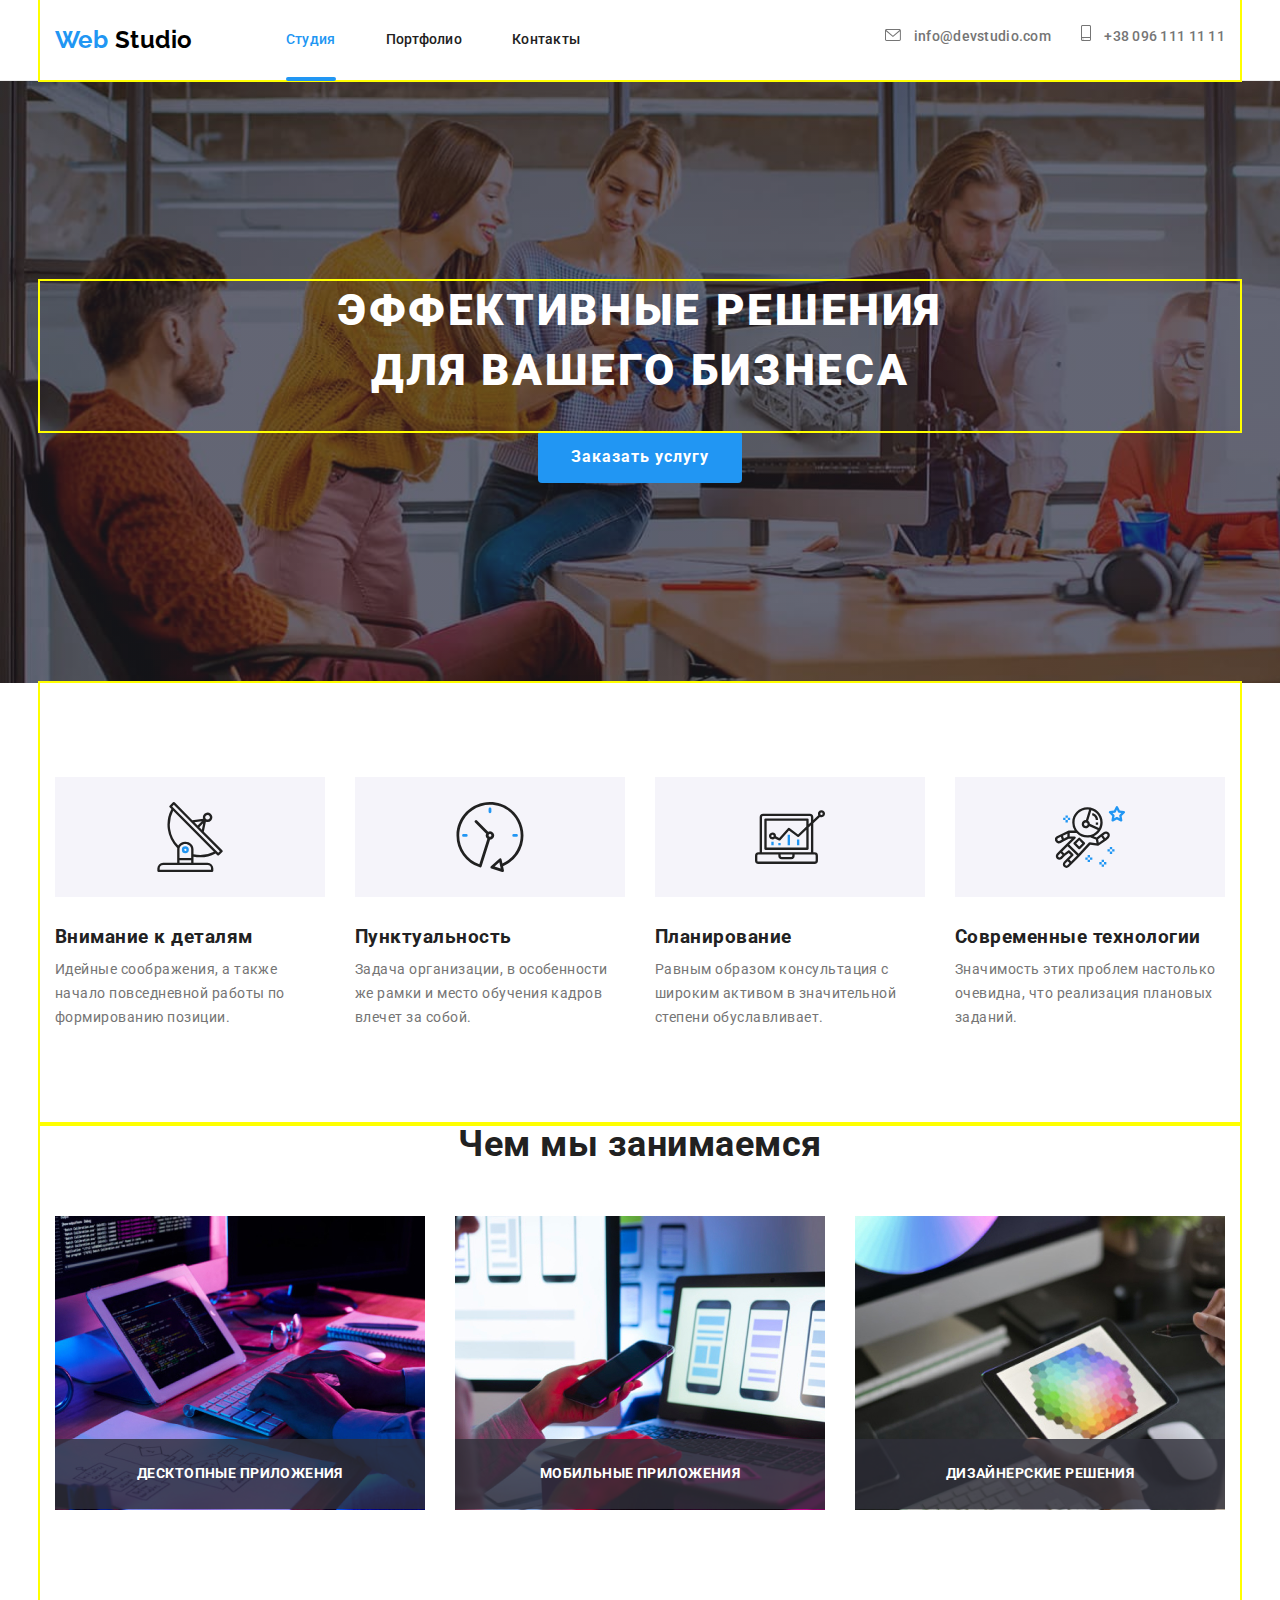
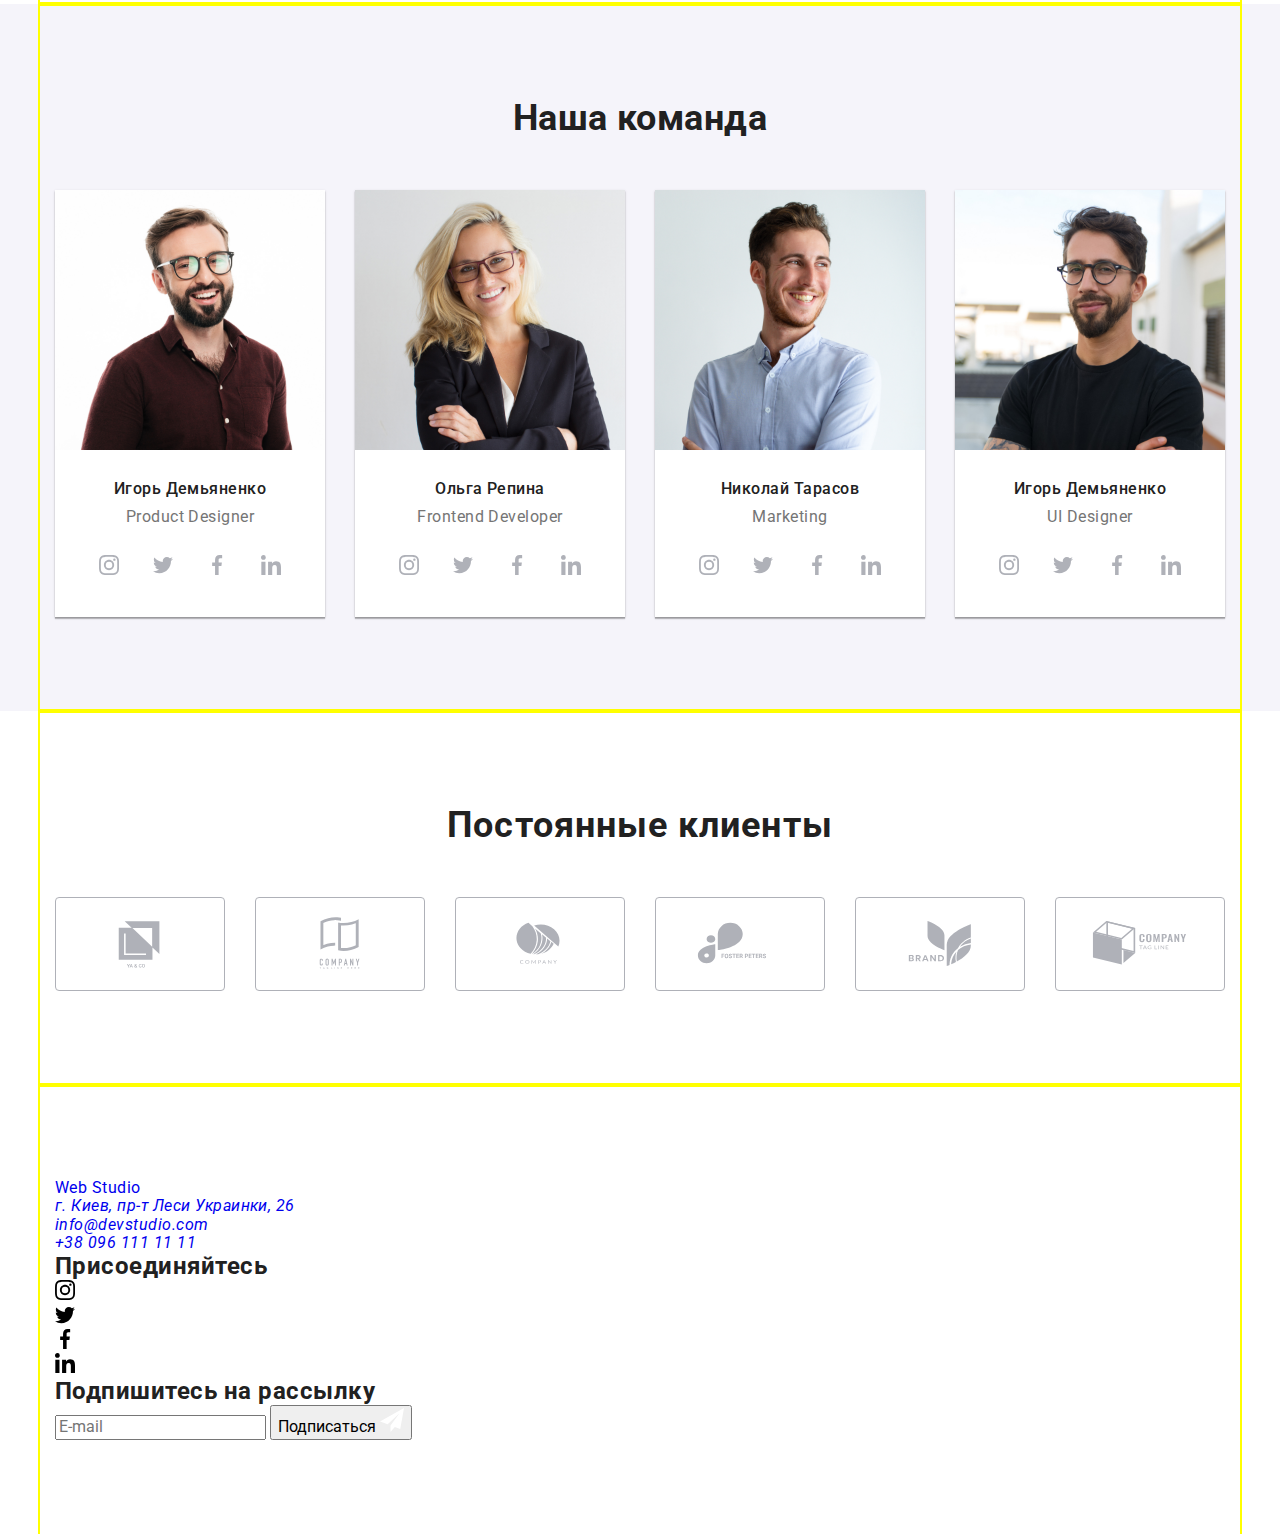
==== index.html @ bdc6ed6e "update" ====
<!DOCTYPE html>
<html lang="ru">
  <head>
    <meta charset="UTF-8" />
    <meta http-equiv="X-UA-Compatible" content="IE=edge" />
    <meta name="viewport" content="width=device-width, initial-scale=1.0" />
    <title>WebStudio</title>
    <link
      href="https://fonts.googleapis.com/css2?family=Raleway:wght@700&family=Roboto:wght@400;500;700;900&display=swap"
      rel="stylesheet"
    />
    <link
      rel="stylesheet"
      href="https://cdnjs.cloudflare.com/ajax/libs/modern-normalize/1.1.0/modern-normalize.min.css"
    />
    <!-- <link rel="stylesheet" href="./css/styles.css" /> -->
    <link rel="stylesheet" href="./css/main.min.css"/>
  </head>
  <body>
    <!--  Шапка страницы -->
    <header class="header">
      <div class="container main-nav">
        <a href="./index.html" class="logo link">
          Web <span class="accent link">Studio</span></a
        >
    <!-- Menu button open -->
       <!-- <button
          class="header__menu-btn menu-btn js-open-menu"
          aria-expanded="false"
          aria-controls="mobile-menu"
        >
          <svg class="menu-btn__icon" width="40" height="40">
            <use href="./images/symbol-img.svg#icon-menu_40px"></use>
          </svg>
        </button> 
        <div class="menu-container js-menu-container" id="mobile-menu">  -->
          <!-- Menu button close -->
          <!-- <button class="menu-container__menu-btn menu-btn js-close-menu">
            <svg class="menu-btn__icon" width="40" height="40">
              <use href="./images/symbol-img.svg#icon-close_40px"></use>
            </svg>
          </button> -->
        <!-- Навигация -->
        <nav>
          <ul class="site-nav">
            <li class="item">
              <a href="./index.html" class="link current">Студия</a>
            </li>
            <li class="item">
              <a href="./portfolio.html" class="link">Портфолио</a>
            </li>
            <li class="item"><a href="" class="link item">Контакты</a></li>
          </ul>
        </nav>

        <!-- Контактные данные -->
        <ul class="auth-nav">
          <li class="item">
            <a href="mailto:info@devstudio.com" class="auth-nav-link link">
              <svg class="auth-icon" width="16px" height="12px">
                <use href="./images/symbol-img.svg#icon-envelope"></use>
              </svg>
              info@devstudio.com
            </a>
          </li>
          <li class="item">
            <a href="tel:+380961111111" class="auth-nav-link link">
              <svg class="auth-icon" width="10" height="16">
                <use href="./images/symbol-img.svg#icon-smartphone"></use>
              </svg>
              +38 096 111 11 11
            </a>
          </li>
        </ul>
      </div>
    </header>

    <main>
      <!-- Заголовок -->
      <section class="hero">
        <div class="container">
          <h1 class="hero-title">Эффективные решения для вашего бизнеса</h1>
        </div>
        <!-- Кнопка заказа услуги -->
        <div class="btn-hero containet">
          <button type="button" class="hero-button" data-modal-open>
            Заказать услугу
          </button>
        </div>
      </section>

      <!-- Наши преимущества (заголовок секции был скрыт при оформлении в css) -->
      <section class="section-benefits">
        <div class="container padding">
          <h2 class="section-title visually-hidden">Наши преимущества</h2>
          <ul class="benefits-conteiner">
            <li class="benefits-item">
              <div class="sectio-icon-benefits">
                <svg class="benefits-icon" width="70" height="70">
                  <use href="./images/symbol-img.svg#icon-antenna-1"></use>
                </svg>
              </div>
              <h3 class="benefits-title">Внимание к деталям</h3>
              <p class="text">
                Идейные соображения, а также начало повседневной работы по
                формированию позиции.
              </p>
            </li>
            <li class="benefits-item">
              <div class="sectio-icon-benefits">
                <svg class="benefits-icon" width="70" height="70">
                  <use href="./images/symbol-img.svg#icon-clock-1"></use>
                </svg>
              </div>
              <h3 class="benefits-title">Пунктуальность</h3>
              <p class="text">
                Задача организации, в особенности же рамки и место обучения
                кадров влечет за собой.
              </p>
            </li>
            <li class="benefits-item">
              <div class="sectio-icon-benefits">
                <svg class="benefits-icon" width="70" height="70">
                  <use href="./images/symbol-img.svg#icon-diagram-1"></use>
                </svg>
              </div>
              <h3 class="benefits-title">Планирование</h3>
              <p class="text">
                Равным образом консультация с широким активом в значительной
                степени обуславливает.
              </p>
            </li>
            <li class="benefits-item">
              <div class="sectio-icon-benefits">
                <svg class="benefits-icon" width="70" height="70">
                  <use href="./images/symbol-img.svg#icon-astronaut-1"></use>
                </svg>
              </div>
              <h3 class="benefits-title">Современные технологии</h3>
              <p class="text">
                Значимость этих проблем настолько очевидна, что реализация
                плановых заданий.
              </p>
            </li>
          </ul>
        </div>
      </section>

      <!-- Чем мы занимаемся -->
      <section class="section-making">
        <div class="container">
          <h2 class="making-title">Чем мы занимаемся</h2>
          <ul class="container-making">
            <li class="making-item">
              <div class="making-top-wrap">
                <a class="making-link link" href="">
                  <img
                    src="images/img.jpg"
                    alt="Фото процесса вёрстки"
                    width="370"
                  />
                </a>
                <p class="making-text">Десктопные приложения</p>
              </div>
            </li>
            <li class="making-item">
              <div class="making-top-wrap">
                <a class="making-link link" href="">
                  <img
                    src="images/boxone.jpg"
                    alt="Фото процесса выбора дизайна"
                    width="370"
                  />
                </a>
                <p class="making-text">Мобильные приложения</p>
              </div>
            </li>
            <li class="making-item">
              <div class="making-top-wrap">
                <a class="making-link link" href="">
                  <img
                    src="images/boxtwo.jpg"
                    alt="Фото процесса выбора цветовой гаммы"
                    width="370"
                  />
                </a>
                <p class="making-text">Дизайнерские решения</p>
              </div>
            </li>
          </ul>
        </div>
      </section>

      <!-- Наша команда -->
      <section class="section-team">
        <div class="container padding">
          <h2 class="team-title">Наша команда</h2>
          <ul class="conteiner-team">
            <li class="team-link">
              <img src="images/imgone.jpg" alt="Игорь Демьяненко" width="270" />
              <div class="team-item">
                <h3 class="personal-title">Игорь Демьяненко</h3>
                <p class="personal-text">Product Designer</p>
                <ul class="personal-soc list">
                  <li class="personal-soc-item">
                    <a href="" class="personal-soc-link link">
                      <svg class="icon-soc" width="20" height="20">
                        <use
                          href="./images/symbol-img.svg#icon-instagram-2"
                        ></use>
                      </svg>
                    </a>
                  </li>
                  <li class="personal-soc-item">
                    <a href="" class="personal-soc-link link">
                      <svg class="icon-soc" width="20" height="20">
                        <use
                          href="./images/symbol-img.svg#icon-twitter-1"
                        ></use>
                      </svg>
                    </a>
                  </li>
                  <li class="personal-soc-item">
                    <a href="" class="personal-soc-link link">
                      <svg class="icon-soc" width="20" height="20">
                        <use
                          href="./images/symbol-img.svg#icon-facebook-1"
                        ></use>
                      </svg>
                    </a>
                  </li>
                  <li class="personal-soc-item">
                    <a href="" class="personal-soc-link link">
                      <svg class="icon-soc" width="20" height="20">
                        <use
                          href="./images/symbol-img.svg#icon-linkedin-1"
                        ></use>
                      </svg>
                    </a>
                  </li>
                </ul>
              </div>
            </li>
            <li class="team-link">
              <img src="images/imgtwo.jpg" alt="Ольга Репина" width="270" />
              <div class="team-item">
                <h3 class="personal-title">Ольга Репина</h3>
                <p class="personal-text">Frontend Developer</p>
                <ul class="personal-soc list">
                  <li class="personal-soc-item">
                    <a href="" class="personal-soc-link link">
                      <svg class="icon-soc" width="20" height="20">
                        <use
                          href="./images/symbol-img.svg#icon-instagram-2"
                        ></use>
                      </svg>
                    </a>
                  </li>
                  <li class="personal-soc-item">
                    <a href="" class="personal-soc-link link">
                      <svg class="icon-soc" width="20" height="20">
                        <use
                          href="./images/symbol-img.svg#icon-twitter-1"
                        ></use>
                      </svg>
                    </a>
                  </li>
                  <li class="personal-soc-item">
                    <a href="" class="personal-soc-link link">
                      <svg class="icon-soc" width="20" height="20">
                        <use
                          href="./images/symbol-img.svg#icon-facebook-1"
                        ></use>
                      </svg>
                    </a>
                  </li>
                  <li class="personal-soc-item">
                    <a href="" class="personal-soc-link link">
                      <svg class="icon-soc" width="20" height="20">
                        <use
                          href="./images/symbol-img.svg#icon-linkedin-1"
                        ></use>
                      </svg>
                    </a>
                  </li>
                </ul>
              </div>
            </li>
            <li class="team-link">
              <img
                src="images/imgthree.jpg"
                alt="Николай Тарасов"
                width="270"
              />
              <div class="team-item">
                <h3 class="personal-title">Николай Тарасов</h3>
                <p class="personal-text">Marketing</p>
                <ul class="personal-soc list">
                  <li class="personal-soc-item">
                    <a href="" class="personal-soc-link link">
                      <svg class="icon-soc" width="20" height="20">
                        <use
                          href="./images/symbol-img.svg#icon-instagram-2"
                        ></use>
                      </svg>
                    </a>
                  </li>
                  <li class="personal-soc-item">
                    <a href="" class="personal-soc-link link">
                      <svg class="icon-soc" width="20" height="20">
                        <use
                          href="./images/symbol-img.svg#icon-twitter-1"
                        ></use>
                      </svg>
                    </a>
                  </li>
                  <li class="personal-soc-item">
                    <a href="" class="personal-soc-link link">
                      <svg class="icon-soc" width="20" height="20">
                        <use
                          href="./images/symbol-img.svg#icon-facebook-1"
                        ></use>
                      </svg>
                    </a>
                  </li>
                  <li class="personal-soc-item">
                    <a href="" class="personal-soc-link link">
                      <svg class="icon-soc" width="20" height="20">
                        <use
                          href="./images/symbol-img.svg#icon-linkedin-1"
                        ></use>
                      </svg>
                    </a>
                  </li>
                </ul>
              </div>
            </li>
            <li class="team-link">
              <img src="images/imgfour.jpg" alt="Михаил Ермаков" width="270" />
              <div class="team-item">
                <h3 class="personal-title">Игорь Демьяненко</h3>
                <p class="personal-text">UI Designer</p>
                <ul class="personal-soc list">
                  <li class="personal-soc-item">
                    <a href="" class="personal-soc-link link">
                      <svg class="icon-soc" width="20" height="20">
                        <use
                          href="./images/symbol-img.svg#icon-instagram-2"
                        ></use>
                      </svg>
                    </a>
                  </li>
                  <li class="personal-soc-item">
                    <a href="" class="personal-soc-link link">
                      <svg class="icon-soc" width="20" height="20">
                        <use
                          href="./images/symbol-img.svg#icon-twitter-1"
                        ></use>
                      </svg>
                    </a>
                  </li>
                  <li class="personal-soc-item">
                    <a href="" class="personal-soc-link link">
                      <svg class="icon-soc" width="20" height="20">
                        <use
                          href="./images/symbol-img.svg#icon-facebook-1"
                        ></use>
                      </svg>
                    </a>
                  </li>
                  <li class="personal-soc-item">
                    <a href="" class="personal-soc-link link">
                      <svg class="icon-soc" width="20" height="20">
                        <use
                          href="./images/symbol-img.svg#icon-linkedin-1"
                        ></use>
                      </svg>
                    </a>
                  </li>
                </ul>
              </div>
            </li>
          </ul>
        </div>
      </section>

      <!-- Постоянные клиенты -->
      <section class="section-customer">
        <div class="container padding">
          <h2 class="customer-title">Постоянные клиенты</h2>
          <ul class="container-customer">
            <li class="customer-case">
              <a href="" class="customer-link link">
                <svg class="icon-customer" width="106" height="60">
                  <use href="./images/symbol-img.svg#icon-Logo"></use>
                </svg>
              </a>
            </li>
            <li class="customer-case">
              <a href="" class="customer-link link">
                <svg class="icon-customer" width="106" height="60">
                  <use href="./images/symbol-img.svg#icon-Logo-2"></use>
                </svg>
              </a>
            </li>
            <li class="customer-case">
              <a href="" class="customer-link link">
                <svg class="icon-customer" width="106" height="60">
                  <use href="./images/symbol-img.svg#icon-Logo-3"></use>
                </svg>
              </a>
            </li>
            <li class="customer-case">
              <a href="" class="customer-link link">
                <svg class="icon-customer" width="106" height="60">
                  <use href="./images/symbol-img.svg#icon-Logo-4"></use>
                </svg>
              </a>
            </li>
            <li class="customer-case">
              <a href="" class="customer-link link">
                <svg class="icon-customer" width="106" height="60">
                  <use href="./images/symbol-img.svg#icon-Logo-5"></use>
                </svg>
              </a>
            </li>
            <li class="customer-case">
              <a href="" class="customer-link link">
                <svg class="icon-customer" width="106" height="60">
                  <use href="./images/symbol-img.svg#icon-Logo-6"></use>
                </svg>
              </a>
            </li>
          </ul>
        </div>
      </section>
    </main>

    <!-- Page footer -->
    <footer class="footer">
      <div class="footer__container container padding">
        <div class="navigation__container">
          <a href="./index.html" class="footer__logo link">
            Web <span class="accent link">Studio</span></a
          >
          <address class="navigation">
            <a
              href="https://goo.gl/maps/A9gjcNeJawxpGRib9"
              class="navigation__address link"
              >г. Киев, пр-т Леси Украинки, 26</a
            >
            <ul >
              <li class="navigation__item">
                <a href="mailto:info@devstudio.com" class="navigation__link link"
                  >info@devstudio.com</a
                >
              </li>
              <li class="navigation__item">
                <a href="tel:+380961111111" class="navigation__link link"
                  >+38 096 111 11 11</a
                >
              </li>
            </ul>
          </address>
        </div>
        <div class="soc__conteinet">
          <h2 class="soc__title">Присоединяйтесь</h2>
          <ul class="soc__wrap list">
            <li class="soc__item">
              <a href="" class="soc__link link">
                <svg class="icon-soc-footer" width="20" height="20">
                  <use href="./images/symbol-img.svg#icon-instagram-2"></use>
                </svg>
              </a>
            </li>
            <li class="soc__item">
              <a href="" class="soc__link link">
                <svg class="icon-soc-footer" width="20" height="20">
                  <use href="./images/symbol-img.svg#icon-twitter-1"></use>
                </svg>
              </a>
            </li>
            <li class="soc__item">
              <a href="" class="soc__link link">
                <svg class="icon-soc-footer" width="20" height="20">
                  <use href="./images/symbol-img.svg#icon-facebook-1"></use>
                </svg>
              </a>
            </li>
            <li class="soc__item">
              <a href="" class="soc__link link">
                <svg class="icon-soc-footer" width="20" height="20">
                  <use href="./images/symbol-img.svg#icon-linkedin-1"></use>
                </svg>
              </a>
            </li>
          </ul>
        </div> 
        <div class="footer-subs">
          <h2 class="soc__title">Подпишитесь на рассылку</h2>
          <form class="footer-subs-form">
              <input
                class="footer-form-input"
                type="email"
                name="email"
                placeholder="E-mail"
              >
              <button type="submit" class="button-subs-footer">
              Подписаться
              <span class="icon-subs-footer">
                <svg  width="24" height="24">
                  <use href="./images/symbol-img.svg#icon-icon-send"></use>
                </svg>
              </span>
            </button>
          </form>
        </div>
         
        </div>
      </div>
    </footer>

    <div class="backdrop is-hidden" data-modal>
      
      <div class="modal">
        <button type="button" class="modal-close" data-modal-close>
          <svg class="icon-soc-footer" width="11" height="11">
            <use href="./images/symbol-img.svg#icon-Vector"></use>
          </svg>
        </button>
        <p class="modal-title">Оставьте свои данные, мы вам перезвоним</p>
        <form class="form">
          <div class="modal-form">
            <label for="user-name" class="modal-form-label">Имя</label>
            <div class="input-wrap">
              <input
                id="user-name"
                type="text"
                class="modal-form-input"
                name="user-name"
                placeholder=" "
                required
              />
              <svg class="icon-modal" width="18" height="18">
                <use
                  href="./images/symbol-img.svg#icon-person-black-18dp-1"
                ></use>
              </svg>
            </div>
          </div>

          <div class="modal-form">
            <label for="user-tel" class="modal-form-label">Телефон</label>
            <div class="input-wrap">
              <input
                id="user-tel"
                type="tel"
                class="modal-form-input"
                name="user-tel"
                placeholder=" "
                required
              />
              <svg class="icon-modal" width="18" height="18">
                <use
                  href="./images/symbol-img.svg#icon-phone-black-18dp-1"
                ></use>
              </svg>
            </div>
          </div>

          <div class="modal-form">
            <label for="user-email" class="modal-form-label">Почта </label>
            <div class="input-wrap">
              <input
                id="user-email"
                type="email"
                class="modal-form-input"
                name="user-email"
                placeholder=" "
                required
              />
              <svg class="icon-modal" width="18" height="18">
                <use
                  href="./images/symbol-img.svg#icon-email-black-18dp-1"
                ></use>
              </svg>
            </div>
          </div>

          <div class="modal-form">
            <label for="user-comment" class="modal-form-label">Комментарий</label>
            <textarea
              id="user-comment"
              name="user-comment"
              placeholder="Введите текст"
              class="modal-comment"
            ></textarea>
          </div>

          <div class="input-accord">
            <input
              id="modal-accord"
              type="checkbox"
              class="input-checkbox-accord"
              name="user-accord"
              value="true"
            />
            <label for="modal-accord" class="checkbox-accord">
              Соглашаюсь с рассылкой и принимаю
              <a
                class="accent-color-accord"
                href=""
                >Условия договора</a>
            </label>
          </div>
          <div class="container-modal-btn">
            <button type="submit" class="modal-go-button">Отправить</button>
          </div>
        </form>
      </div>
    </div> 
    <script src="./js/modal.js"></script>
    <script src="./js/mobile.js"></script>
  </body>
</html>
---- css/main.min.css ----
:root{--accent-color: #2196f3;--primery-text-color: #757575;--titel-text-color: #212121;--white-color: #ffffff;--main-background-color: #e5e5e5;--secondary-background-color: #f5f4fa;--footer-text-color: rgba(255, 255, 255, 0.6);--background-color-hero-footer: #2f303a;--lodo-color: #000000}.visually-hidden{position:absolute;white-space:nowrap;width:1px;height:1px;overflow:hidden;border:0;padding:0;clip:rect(0 0 0 0);-webkit-clip-path:inset(50%);clip-path:inset(50%);margin:-1px}body{color:var(--titel-text-color);font-family:Roboto,sans-serif;letter-spacing:.03em}.container{margin:0 auto;width:100%;padding-left:15px;padding-right:15px;margin-left:auto;margin-right:auto;outline:2px solid rgba(14,161,6,.862745098)}@media screen and (min-width: 480px){.container{width:480px;outline:2px solid tomato}}@media screen and (min-width: 768px){.container{width:720px;outline:2px solid teal}}@media screen and (min-width: 1200px){.container{width:1200px;outline:2px solid #ff0}}h1,h2,h3,h4,h5,h6,p{margin:0}ul{margin:0;padding-left:0}ul{list-style:none}.link{text-decoration:none;margin:0;padding:0}img{display:block;width:100%;max-width:100%;height:auto}.padding{padding-top:60px;padding-bottom:60px}@media screen and (min-width: 768px){.padding{padding-top:60px;padding-bottom:60px}}@media screen and (min-width: 1200px){.padding{padding-top:94px;padding-bottom:94px}}.header{border-bottom:1px solid #ececec;-webkit-box-pack:justify;-ms-flex-pack:justify;justify-content:space-between}.main-nav{display:-webkit-box;display:-ms-flexbox;display:flex;-webkit-box-align:center;-ms-flex-align:center;align-items:center}.site-nav,.auth-nav{font-weight:500;font-size:14px;line-height:1.14;letter-spacing:.02em}@media screen and (min-width: 480px){.site-nav{display:none}}@media screen and (min-width: 768px){.site-nav{display:-webkit-box;display:-ms-flexbox;display:flex;margin-left:10;gap:50px;-webkit-box-pack:justify;-ms-flex-pack:justify;justify-content:space-between;margin-left:70px}}@media screen and (min-width: 1200px){.site-nav{margin-left:93px;gap:50px}}.site-nav .item{display:block}.site-nav .link{display:block;position:relative;padding-top:32px;padding-bottom:32px;-webkit-transition:color 250ms cubic-bezier(0.4, 0, 0.2, 1);transition:color 250ms cubic-bezier(0.4, 0, 0.2, 1)}.site-nav .link{color:var(--titel-text-color)}.site-nav .link:hover,.site-nav .link:focus{color:var(--accent-color)}.site-nav .link.current{color:var(--accent-color)}.site-nav .link.current::after{content:"";position:absolute;display:block;width:100%;height:4px;background:#2196f3;border-radius:2px;bottom:-1px}@media screen and (min-width: 480px){.auth-nav{display:none}}@media screen and (min-width: 768px){.auth-nav{display:-webkit-box;display:-ms-flexbox;display:flex;-webkit-box-orient:vertical;-webkit-box-direction:normal;-ms-flex-direction:column;flex-direction:column;margin-left:auto;margin-bottom:10px}}@media screen and (min-width: 1200px){.auth-nav{display:-webkit-box;display:-ms-flexbox;display:flex;-webkit-box-orient:horizontal;-webkit-box-direction:normal;-ms-flex-direction:row;flex-direction:row;gap:30px;-webkit-box-align:baseline;-ms-flex-align:baseline;align-items:baseline;margin-left:auto}}.auth-icon{margin-right:10px;fill:var(--primery-text-color);background-color:#fff;-webkit-transition:fill 250ms cubic-bezier(0.4, 0, 0.2, 1);transition:fill 250ms cubic-bezier(0.4, 0, 0.2, 1)}.auth-nav-link{-webkit-transition:color 250ms cubic-bezier(0.4, 0, 0.2, 1);transition:color 250ms cubic-bezier(0.4, 0, 0.2, 1)}.auth-nav-link{color:var(--primery-text-color)}.auth-nav-link:hover,.auth-nav-link:focus{color:var(--accent-color)}.auth-nav-link:hover .auth-icon,.auth-nav-link:focus .auth-icon{fill:var(--accent-color)}.logo{font-family:Raleway,sans-serif;font-weight:700;font-size:24px;line-height:1.16;-webkit-transition:color 250ms cubic-bezier(0.4, 0, 0.2, 1);transition:color 250ms cubic-bezier(0.4, 0, 0.2, 1)}.logo{color:var(--accent-color);padding-top:24px;padding-bottom:25px}.logo .accent{color:var(--lodo-color);-webkit-transition:color 250ms cubic-bezier(0.4, 0, 0.2, 1);transition:color 250ms cubic-bezier(0.4, 0, 0.2, 1)}.logo .accent:hover,.logo .accent:focus{color:var(--accent-color)}.logo:hover,.logo:focus{color:var(--logo-color)}.hero{background-color:var(--background-color-hero-footer);background-image:-webkit-gradient(linear, left top, left bottom, from(rgba(47, 48, 58, 0.4)), to(rgba(47, 48, 58, 0.4))),url(../images/Img-hero.jpg);background-image:linear-gradient(rgba(47, 48, 58, 0.4), rgba(47, 48, 58, 0.4)),url(../images/Img-hero.jpg);background-size:cover;text-align:center;margin:0 auto;background-repeat:no-repeat;width:100%;padding-top:118px;padding-bottom:118px}@media screen and (min-width: 1200px){.hero{max-width:1600px;padding-top:200px;padding-bottom:200px}}.hero-title{color:var(--white-color);font-weight:900;letter-spacing:.06em;text-transform:uppercase;margin-bottom:30px;display:inline-block;font-weight:900;font-size:26px;line-height:1.61;width:100%}@media screen and (min-width: 480px){.hero-title{max-width:360px}}@media screen and (min-width: 768px){.hero-title{max-width:360px;font-size:26px}}@media screen and (min-width: 1200px){.hero-title{max-width:696px;font-size:44px;line-height:1.36}}.hero-button{color:var(--white-color);background-color:var(--accent-color);font-weight:700;font-size:16px;line-height:1.88;-webkit-box-align:center;-ms-flex-align:center;align-items:center;letter-spacing:.06em;cursor:pointer;border-radius:4px;padding:10px 32px;display:inline-block;min-width:200px;border:1px solid rgba(0,0,0,0);-webkit-transition:color 250ms cubic-bezier(0.4, 0, 0.2, 1);transition:color 250ms cubic-bezier(0.4, 0, 0.2, 1)}.container-making{display:none}@media screen and (min-width: 1200px){.container-making{display:-webkit-box;display:-ms-flexbox;display:flex;-webkit-box-pack:justify;-ms-flex-pack:justify;justify-content:space-between;padding-bottom:94px}}.text{color:var(--primery-text-color);font-size:14px;line-height:1.71}.making-top-wrap{position:relative}.making-text{position:absolute;bottom:0;top:88%;left:50%;width:370px;height:70px;-webkit-transform:translate(-50%, -50%);transform:translate(-50%, -50%);padding-top:27px;text-align:center;font-weight:700;font-size:14px;line-height:1.14;letter-spacing:.03em;text-transform:uppercase;color:#fff;background-color:rgba(47,48,58,.8)}.making-title{display:none}@media screen and (min-width: 1200px){.making-title{display:-webkit-box;display:-ms-flexbox;display:flex;font-weight:700;font-size:36px;line-height:1.16;-webkit-box-pack:center;-ms-flex-pack:center;justify-content:center;margin-bottom:50px}}.benefits-conteiner{display:-webkit-box;display:-ms-flexbox;display:flex;-ms-flex-wrap:wrap;flex-wrap:wrap;gap:30px}.benefits-title{margin-bottom:10px}.sectio-icon-benefits{display:-webkit-box;display:-ms-flexbox;display:flex;-webkit-box-align:center;-ms-flex-align:center;align-items:center;-webkit-box-pack:center;-ms-flex-pack:center;justify-content:center;padding-top:25px;padding-bottom:25px;background-color:#f5f4fa;margin-bottom:30px}@media screen and (min-width: 480px){.benefits-item{width:100%}}@media screen and (min-width: 768px){.benefits-item{-ms-flex-preferred-size:calc((100% - 30px)/2);flex-basis:calc((100% - 30px)/2)}}@media screen and (min-width: 1200px){.benefits-item{-ms-flex-preferred-size:calc((100% - 90px)/4);flex-basis:calc((100% - 90px)/4)}}.conteiner-team{display:-webkit-box;display:-ms-flexbox;display:flex;-ms-flex-wrap:wrap;flex-wrap:wrap;gap:30px}.team-title{font-weight:700;font-size:36px;line-height:1.16;text-align:center;margin-bottom:50px}.team-link{-webkit-box-shadow:0px 1px 3px rgba(0,0,0,.12),0px 1px 1px rgba(0,0,0,.14),0px 2px 1px rgba(0,0,0,.2);box-shadow:0px 1px 3px rgba(0,0,0,.12),0px 1px 1px rgba(0,0,0,.14),0px 2px 1px rgba(0,0,0,.2)}@media screen and (min-width: 480px){.team-link{width:100%}}@media screen and (min-width: 768px){.team-link{-ms-flex-preferred-size:calc((100% - 30px)/2);flex-basis:calc((100% - 30px)/2)}}@media screen and (min-width: 1200px){.team-link{-ms-flex-preferred-size:calc((100% - 90px)/4);flex-basis:calc((100% - 90px)/4)}}.section-team{background-color:var(--secondary-background-color)}.section-team .team-link{background-color:#fff}.personal-title,.personal-text{font-weight:500;font-size:16px;line-height:1.18;text-align:center}.personal-text{color:var(--primery-text-color);font-weight:400;margin-top:10px;margin-bottom:16px}.team-item{padding-top:30px;padding-bottom:30px}.personal-soc{display:-webkit-box;display:-ms-flexbox;display:flex;-webkit-box-pack:center;-ms-flex-pack:center;justify-content:center;background-size:100%;gap:10px}.personal-soc-link{width:44px;height:44px;border-radius:50%;display:-webkit-box;display:-ms-flexbox;display:flex;-webkit-box-pack:center;-ms-flex-pack:center;justify-content:center;-webkit-box-align:center;-ms-flex-align:center;align-items:center;-webkit-transition:background-color 250ms cubic-bezier(0.4, 0, 0.2, 1);transition:background-color 250ms cubic-bezier(0.4, 0, 0.2, 1)}.icon-soc{fill:#afb1b8;-webkit-transition:fill 250ms cubic-bezier(0.4, 0, 0.2, 1);transition:fill 250ms cubic-bezier(0.4, 0, 0.2, 1)}.personal-soc-link:hover,.personal-soc-link:focus{background-color:var(--accent-color)}.personal-soc-link:hover .icon-soc,.personal-soc-link:focus .icon-soc{fill:var(--white-color)}.container-customer{display:-webkit-box;display:-ms-flexbox;display:flex;-ms-flex-wrap:wrap;flex-wrap:wrap;gap:30px;-ms-flex-pack:distribute;justify-content:space-around}@media screen and (min-width: 480px){.customer-case{-ms-flex-preferred-size:calc((100% - 30px)/2);flex-basis:calc((100% - 30px)/2)}}@media screen and (min-width: 768px){.customer-case{-ms-flex-preferred-size:calc((100% - 60px)/3);flex-basis:calc((100% - 60px)/3)}}@media screen and (min-width: 1200px){.customer-case{-ms-flex-preferred-size:calc((100% - 150px)/6);flex-basis:calc((100% - 150px)/6)}}.customer-title{font-weight:700;font-size:36px;line-height:1.16;text-align:center;letter-spacing:.03em;color:var(--titel-text-color);margin-bottom:50px}.customer-link{min-width:140px;min-height:92px;padding-top:16px;padding-bottom:16px;display:-webkit-box;display:-ms-flexbox;display:flex;-ms-flex-pack:distribute;justify-content:space-around;-webkit-box-align:center;-ms-flex-align:center;align-items:center;border:1px solid #afb1b8;border-radius:4px;fill:#afb1b8;-webkit-transition:border-color 250ms cubic-bezier(0.4, 0, 0.2, 1);transition:border-color 250ms cubic-bezier(0.4, 0, 0.2, 1)}.icon-customer{-webkit-transition:fill 250ms cubic-bezier(0.4, 0, 0.2, 1);transition:fill 250ms cubic-bezier(0.4, 0, 0.2, 1)}.customer-link:hover,.customer-link:focus{border-color:#2196f3}.customer-link:hover .icon-customer,.customer-link:focus .icon-customer{fill:#2196f3}@i @import "./layout-home/footer";.backdrop{position:fixed;top:0;width:100%;height:100%;background-color:rgba(0,0,0,.2);-webkit-transition:opacity 250ms cubic-bezier(0.4, 0, 0.2, 1),visibility 250ms;transition:opacity 250ms cubic-bezier(0.4, 0, 0.2, 1),visibility 250ms;background-color:rgba(0,0,0,.2)}.modal{position:absolute;width:528px;height:581px;top:50%;left:50%;-webkit-transform:translate(-50%, -50%) scale(1);transform:translate(-50%, -50%) scale(1);background-color:#fff;border-radius:4px;-webkit-box-shadow:0px 1px 3px rgba(0,0,0,.12),0px 1px 1px rgba(0,0,0,.14),0px 2px 1px rgba(0,0,0,.2);box-shadow:0px 1px 3px rgba(0,0,0,.12),0px 1px 1px rgba(0,0,0,.14),0px 2px 1px rgba(0,0,0,.2);-webkit-transition:-webkit-transform 250ms cubic-bezier(0.4, 0, 0.2, 1);transition:-webkit-transform 250ms cubic-bezier(0.4, 0, 0.2, 1);transition:transform 250ms cubic-bezier(0.4, 0, 0.2, 1);transition:transform 250ms cubic-bezier(0.4, 0, 0.2, 1), -webkit-transform 250ms cubic-bezier(0.4, 0, 0.2, 1);padding:40px}.backdrop.is-hidden .modal{-webkit-transform:translate(-50%, 50%) scale(0);transform:translate(-50%, 50%) scale(0)}.modal-close{position:absolute;right:8px;top:8px;width:30px;height:30px;border:1px solid rgba(0,0,0,.1);border-radius:50%;background-color:rgba(0,0,0,0)}.is-hidden{opacity:0;visibility:hidden;pointer-events:none}textarea{resize:none}.modal-close:hover{fill:#2196f3;-webkit-transition:border-color 250ms cubic-bezier(0.4, 0, 0.2, 1);transition:border-color 250ms cubic-bezier(0.4, 0, 0.2, 1);cursor:pointer}.modal-title{font-weight:700;font-size:20px;line-height:1.15;text-align:center;letter-spacing:.03em;margin-bottom:12px;display:block}.modal-form{font-weight:400;font-size:12px;line-height:1.1;letter-spacing:.01em;color:#757575;display:block;margin-bottom:10px}.modal-form-input{display:block;width:100%;height:40px;border:1px solid rgba(33,33,33,.2);border-radius:4px;padding-left:42px;font-weight:400;font-size:12px;line-height:1.6px;color:#757575;letter-spacing:.01em;-webkit-transition:border-color 250ms cubic-bezier(0.4, 0, 0.2, 1);transition:border-color 250ms cubic-bezier(0.4, 0, 0.2, 1);cursor:pointer}.modal-form-input:focus{outline:rgba(0,0,0,0);border-color:var(--accent-color)}.modal-comment:focus{outline:rgba(0,0,0,0);border-color:var(--accent-color)}.input-wrap{position:relative;-webkit-transition:border-color 250ms cubic-bezier(0.4, 0, 0.2, 1);transition:border-color 250ms cubic-bezier(0.4, 0, 0.2, 1)}.icon-modal{position:absolute;top:50%;left:12px;-webkit-transform:translateY(-50%);transform:translateY(-50%)}.modal-form-input:focus+.icon-modal{fill:var(--accent-color)}textarea::-webkit-input-placeholder{display:block;font-weight:400;font-size:12px;line-height:1.6px;letter-spacing:.01em;color:rgba(117,117,117,.5);padding-top:6px}textarea::-moz-placeholder{display:block;font-weight:400;font-size:12px;line-height:1.6px;letter-spacing:.01em;color:rgba(117,117,117,.5);padding-top:6px}textarea:-ms-input-placeholder{display:block;font-weight:400;font-size:12px;line-height:1.6px;letter-spacing:.01em;color:rgba(117,117,117,.5);padding-top:6px}textarea::-ms-input-placeholder{display:block;font-weight:400;font-size:12px;line-height:1.6px;letter-spacing:.01em;color:rgba(117,117,117,.5);padding-top:6px}textarea::placeholder{display:block;font-weight:400;font-size:12px;line-height:1.6px;letter-spacing:.01em;color:rgba(117,117,117,.5);padding-top:6px}.modal-comment{width:100%;height:120px;border:1px solid rgba(33,33,33,.2);border-radius:4px;padding:12px 16px}.label-chekbox{display:-webkit-box;display:-ms-flexbox;display:flex;-webkit-box-align:center;-ms-flex-align:center;align-items:center;-webkit-box-pack:center;-ms-flex-pack:center;justify-content:center;font-weight:400;font-size:14px;line-height:1.71px;letter-spacing:.03em;color:#757575;margin-top:20px;margin-bottom:30px}.accent-color-accord{color:#2196f3;margin-left:1.8px}.checkbox-accord{font-weight:400;font-size:14px;line-height:1.71px;letter-spacing:.03em;color:#757575;display:-webkit-box;display:-ms-flexbox;display:flex;-webkit-box-align:center;-ms-flex-align:center;align-items:center;-ms-flex-wrap:nowrap;flex-wrap:nowrap;-ms-flex-line-pack:center;align-content:center;-webkit-box-pack:center;-ms-flex-pack:center;justify-content:center;-webkit-transition:color 250ms cubic-bezier(0.4, 0, 0.2, 1);transition:color 250ms cubic-bezier(0.4, 0, 0.2, 1);margin-bottom:30px}.checkbox-accord::before{content:"";width:15px;height:15px;border:2px solid #212121;border-radius:3px;margin-right:7px}.input-checkbox-accord:checked+.checkbox-accord::before{background-color:#2196f3;border-color:var(--accent-color);background-image:url(../images/icon\ check.svg);background-repeat:no-repeat;background-size:contain;background-origin:border-box;-webkit-transition:color 250ms cubic-bezier(0.4, 0, 0.2, 1);transition:color 250ms cubic-bezier(0.4, 0, 0.2, 1)}.input-checkbox-accord{-webkit-appearance:none;-moz-appearance:none;appearance:none}.modal-go-button{color:var(--white-color);background-color:var(--accent-color);font-weight:700;font-size:16px;line-height:1.88;-webkit-box-align:center;-ms-flex-align:center;align-items:center;letter-spacing:.06em;cursor:pointer;border-radius:4px;padding:10px 55px;display:block;min-width:200px;border:1px solid rgba(0,0,0,0);-webkit-transition:color 250ms cubic-bezier(0.4, 0, 0.2, 1);transition:color 250ms cubic-bezier(0.4, 0, 0.2, 1);-webkit-box-shadow:0px 1px 3px rgba(0,0,0,.12),0px 1px 1px rgba(0,0,0,.14),0px 2px 1px rgba(0,0,0,.2);box-shadow:0px 1px 3px rgba(0,0,0,.12),0px 1px 1px rgba(0,0,0,.14),0px 2px 1px rgba(0,0,0,.2)}.container-modal-btn{display:-webkit-box;display:-ms-flexbox;display:flex;-webkit-box-align:center;-ms-flex-align:center;align-items:center;-ms-flex-wrap:nowrap;flex-wrap:nowrap;-ms-flex-line-pack:center;align-content:center;-webkit-box-pack:center;-ms-flex-pack:center;justify-content:center}.modal-form-label{display:block;margin-bottom:5px}.filter__button{font-family:"Roboto";font-weight:500;font-size:16px;line-height:1.62;letter-spacing:.03em;text-align:center;background-color:var(--secondary-background-color);color:var(--titel-text-color);padding:6px 22px;cursor:pointer;display:inline-block;border:1px solid rgba(0,0,0,0);border-radius:4px;-webkit-transition:color 250ms cubic-bezier(0.4, 0, 0.2, 1),background-color 250ms cubic-bezier(0.4, 0, 0.2, 1),-webkit-box-shadow 250ms cubic-bezier(0.4, 0, 0.2, 1);transition:color 250ms cubic-bezier(0.4, 0, 0.2, 1),background-color 250ms cubic-bezier(0.4, 0, 0.2, 1),-webkit-box-shadow 250ms cubic-bezier(0.4, 0, 0.2, 1);transition:color 250ms cubic-bezier(0.4, 0, 0.2, 1),background-color 250ms cubic-bezier(0.4, 0, 0.2, 1),box-shadow 250ms cubic-bezier(0.4, 0, 0.2, 1);transition:color 250ms cubic-bezier(0.4, 0, 0.2, 1),background-color 250ms cubic-bezier(0.4, 0, 0.2, 1),box-shadow 250ms cubic-bezier(0.4, 0, 0.2, 1),-webkit-box-shadow 250ms cubic-bezier(0.4, 0, 0.2, 1)}.filter__button:hover,.filter__button:focus{background-color:var(--accent-color);color:var(--white-color);-webkit-box-shadow:0px 3px 1px rgba(0,0,0,.1),0px 1px 2px rgba(0,0,0,.08),0px 2px 2px rgba(0,0,0,.12);box-shadow:0px 3px 1px rgba(0,0,0,.1),0px 1px 2px rgba(0,0,0,.08),0px 2px 2px rgba(0,0,0,.12)}.filter{display:-webkit-box;display:-ms-flexbox;display:flex;-webkit-box-pack:center;-ms-flex-pack:center;justify-content:center;-ms-flex-wrap:wrap;flex-wrap:wrap;row-gap:15px;-webkit-column-gap:8px;-moz-column-gap:8px;column-gap:8px}@media screen and (min-width: 480px){.filter__item{-ms-flex-wrap:wrap;flex-wrap:wrap;row-gap:20px;-webkit-column-gap:30px;-moz-column-gap:30px;column-gap:30px}}@media screen and (min-width: 768px){.filter__item{-webkit-box-pack:center;-ms-flex-pack:center;justify-content:center;-webkit-box-align:center;-ms-flex-align:center;align-items:center;padding-top:60px;padding-bottom:30px}}@media screen and (min-width: 1200px){.filter__item{-webkit-box-pack:center;-ms-flex-pack:center;justify-content:center;-webkit-box-align:center;-ms-flex-align:center;align-items:center;padding-top:94px;padding-bottom:50px}}.card{display:-webkit-box;display:-ms-flexbox;display:flex;-ms-flex-wrap:wrap;flex-wrap:wrap;gap:30px;-webkit-box-pack:center;-ms-flex-pack:center;justify-content:center;padding-top:0}.card__link{display:inline-block;-webkit-transition:-webkit-box-shadow 250ms cubic-bezier(0.4, 0, 0.2, 1);transition:-webkit-box-shadow 250ms cubic-bezier(0.4, 0, 0.2, 1);transition:box-shadow 250ms cubic-bezier(0.4, 0, 0.2, 1);transition:box-shadow 250ms cubic-bezier(0.4, 0, 0.2, 1), -webkit-box-shadow 250ms cubic-bezier(0.4, 0, 0.2, 1)}.card__link:hover,.card__link:focus{-webkit-box-shadow:0px 1px 1px rgba(0,0,0,.12),0px 4px 4px rgba(0,0,0,.06),1px 4px 6px rgba(0,0,0,.16);box-shadow:0px 1px 1px rgba(0,0,0,.12),0px 4px 4px rgba(0,0,0,.06),1px 4px 6px rgba(0,0,0,.16)}@media screen and (min-width: 480px){.card__info{display:-webkit-box;display:-ms-flexbox;display:flex;-webkit-box-pack:center;-ms-flex-pack:center;justify-content:center;-webkit-box-align:center;-ms-flex-align:center;align-items:center;margin-top:40px}}@media screen and (min-width: 768px){.card__info{-ms-flex-preferred-size:calc((100% - 30px)/2);flex-basis:calc((100% - 30px)/2)}}@media screen and (min-width: 1200px){.card__info{-ms-flex-preferred-size:calc((100% - 60px)/3);flex-basis:calc((100% - 60px)/3)}}.card__item{position:relative;overflow:hidden}.card__text{position:absolute;top:0;left:0;height:100%;-webkit-transform:translateY(100%);transform:translateY(100%);font-weight:400;font-size:18px;line-height:1.56;letter-spacing:.03em;padding:63px 24px;-webkit-transition:-webkit-transform 250ms cubic-bezier(0.4, 0, 0.2, 1);transition:-webkit-transform 250ms cubic-bezier(0.4, 0, 0.2, 1);transition:transform 250ms cubic-bezier(0.4, 0, 0.2, 1);transition:transform 250ms cubic-bezier(0.4, 0, 0.2, 1), -webkit-transform 250ms cubic-bezier(0.4, 0, 0.2, 1);background-color:rgba(33,150,243,.9);color:#fff}.card__info:hover .card__text,.card__info:focus .card__text{-webkit-transform:translateY(0);transform:translateY(0)}.header__conteiner{padding:20px 24px;background:#fff;border:1px solid #eee;border-top:0}.header__title{font-weight:700;font-size:18px;line-height:2;letter-spacing:.06em;color:var(--titel-text-color)}.header__text{font-size:16px;line-height:1.87;color:var(--primery-text-color);margin-top:4px}/*# sourceMappingURL=main.min.css.map */
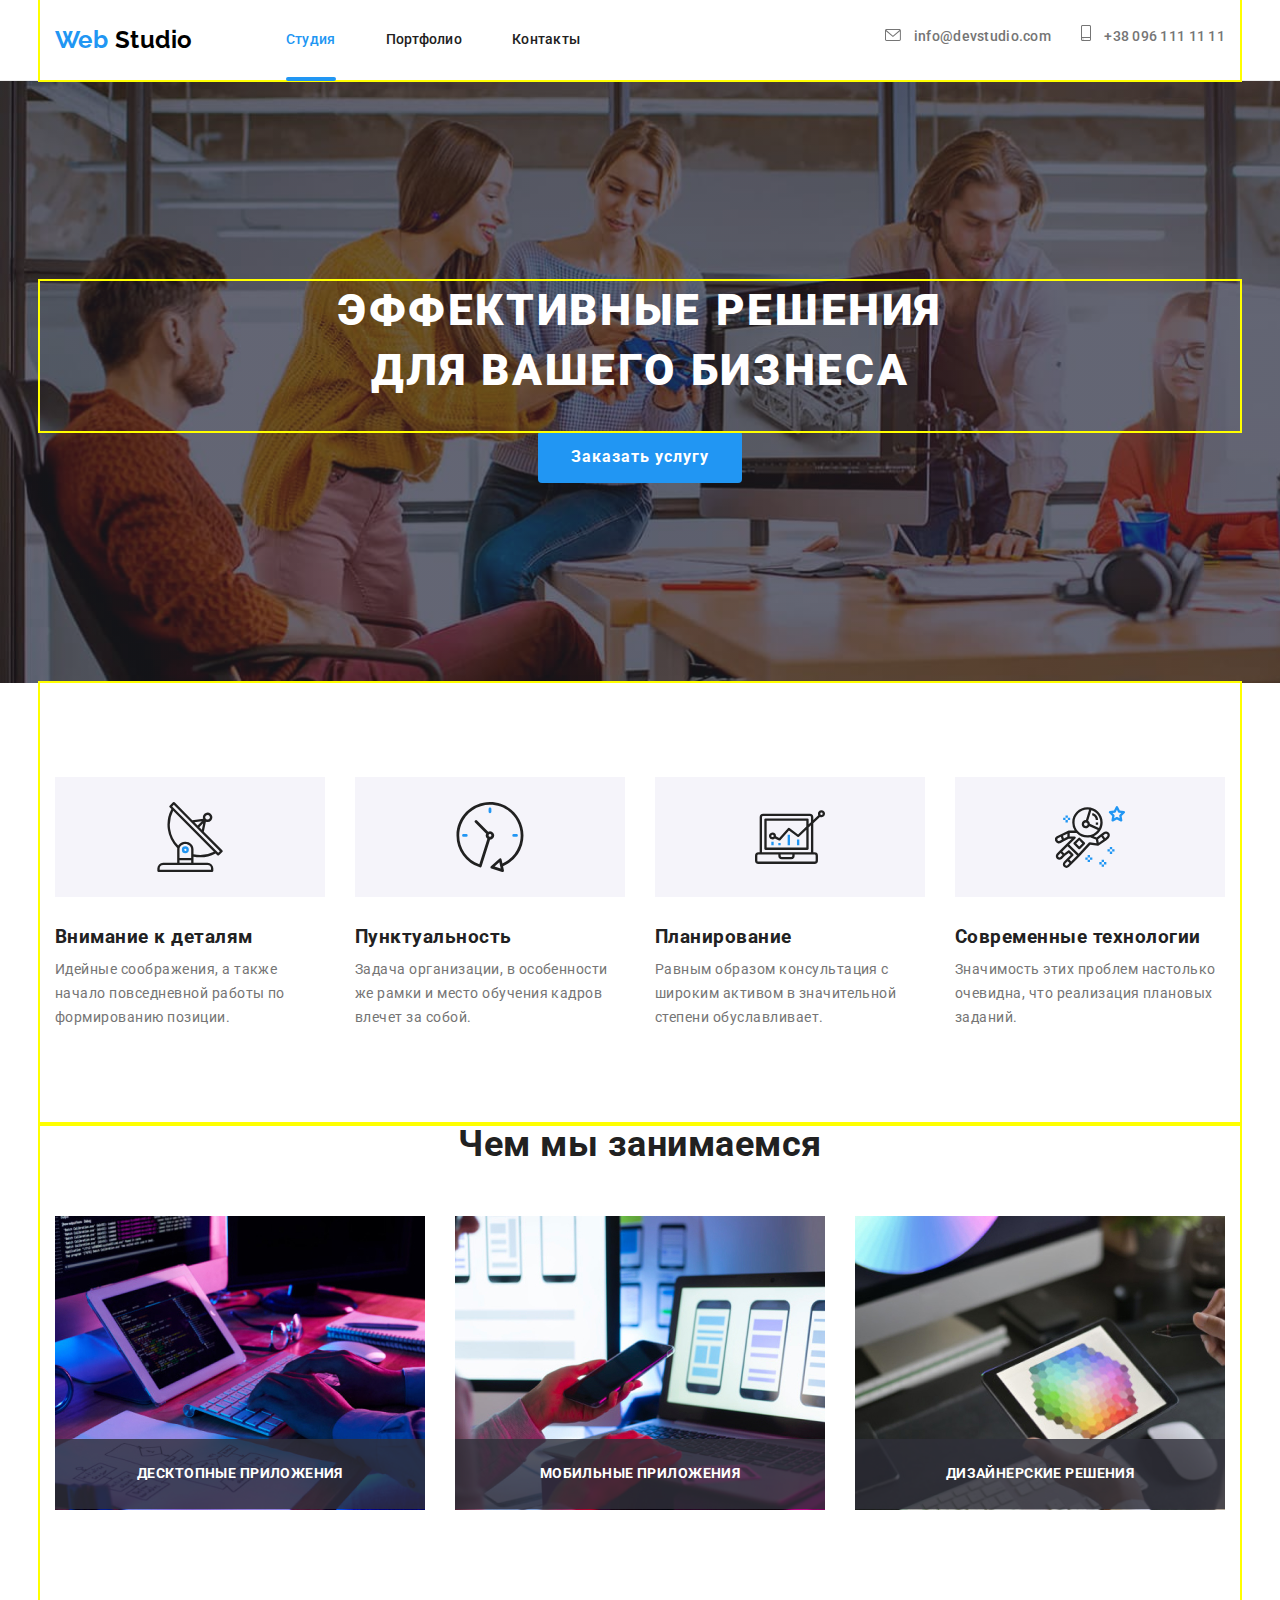
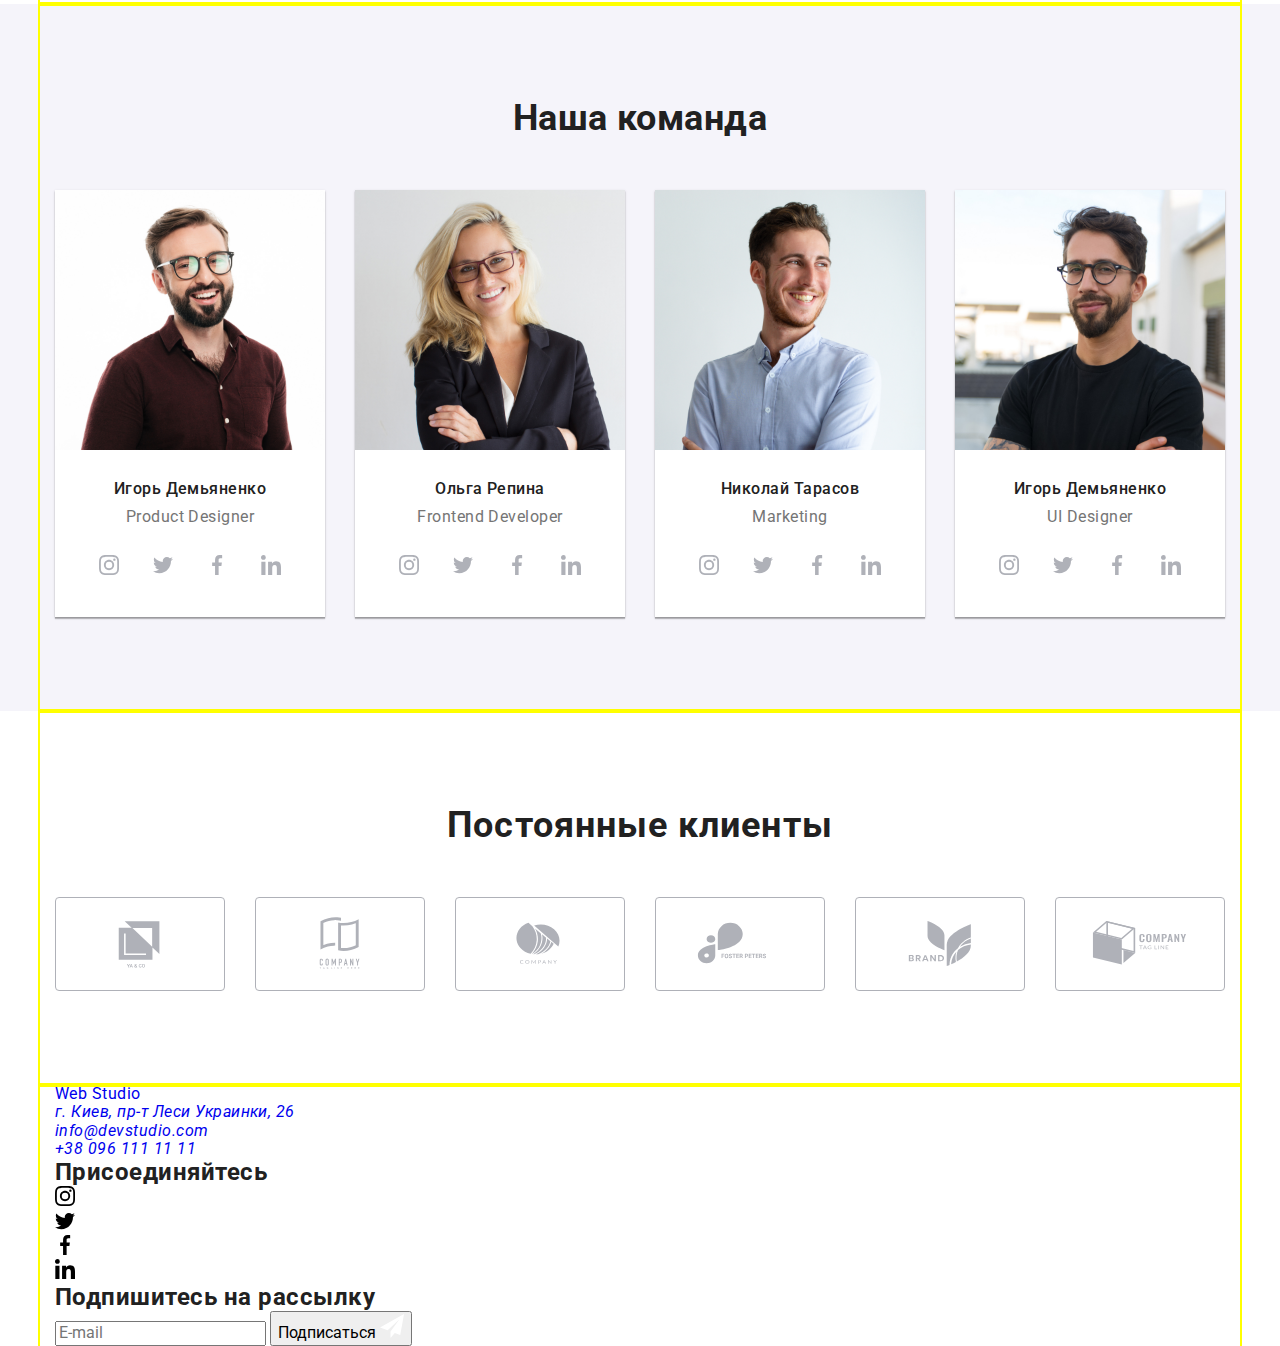
==== commit e1cfd258: "up" ====
--- a/index.html
+++ b/index.html
@@ -24,7 +24,7 @@
           Web <span class="accent link">Studio</span></a
         >
     <!-- Menu button open -->
-       <!-- <button
+        <!-- <button
           class="header__menu-btn menu-btn js-open-menu"
           aria-expanded="false"
           aria-controls="mobile-menu"
@@ -32,8 +32,8 @@
           <svg class="menu-btn__icon" width="40" height="40">
             <use href="./images/symbol-img.svg#icon-menu_40px"></use>
           </svg>
-        </button> 
-        <div class="menu-container js-menu-container" id="mobile-menu">  -->
+        </button>
+        <div class="menu-container js-menu-container" id="mobile-menu"> -->
           <!-- Menu button close -->
           <!-- <button class="menu-container__menu-btn menu-btn js-close-menu">
             <svg class="menu-btn__icon" width="40" height="40">
@@ -433,12 +433,12 @@
             </li>
           </ul>
         </div>
-      </section>
+      </section> 
     </main>
 
     <!-- Page footer -->
     <footer class="footer">
-      <div class="footer__container container padding">
+      <div class="footer__container container ">
         <div class="navigation__container">
           <a href="./index.html" class="footer__logo link">
             Web <span class="accent link">Studio</span></a
@@ -616,10 +616,10 @@
           <div class="container-modal-btn">
             <button type="submit" class="modal-go-button">Отправить</button>
           </div>
+
         </form>
       </div>
     </div> 
     <script src="./js/modal.js"></script>
-    <script src="./js/mobile.js"></script>
   </body>
 </html>
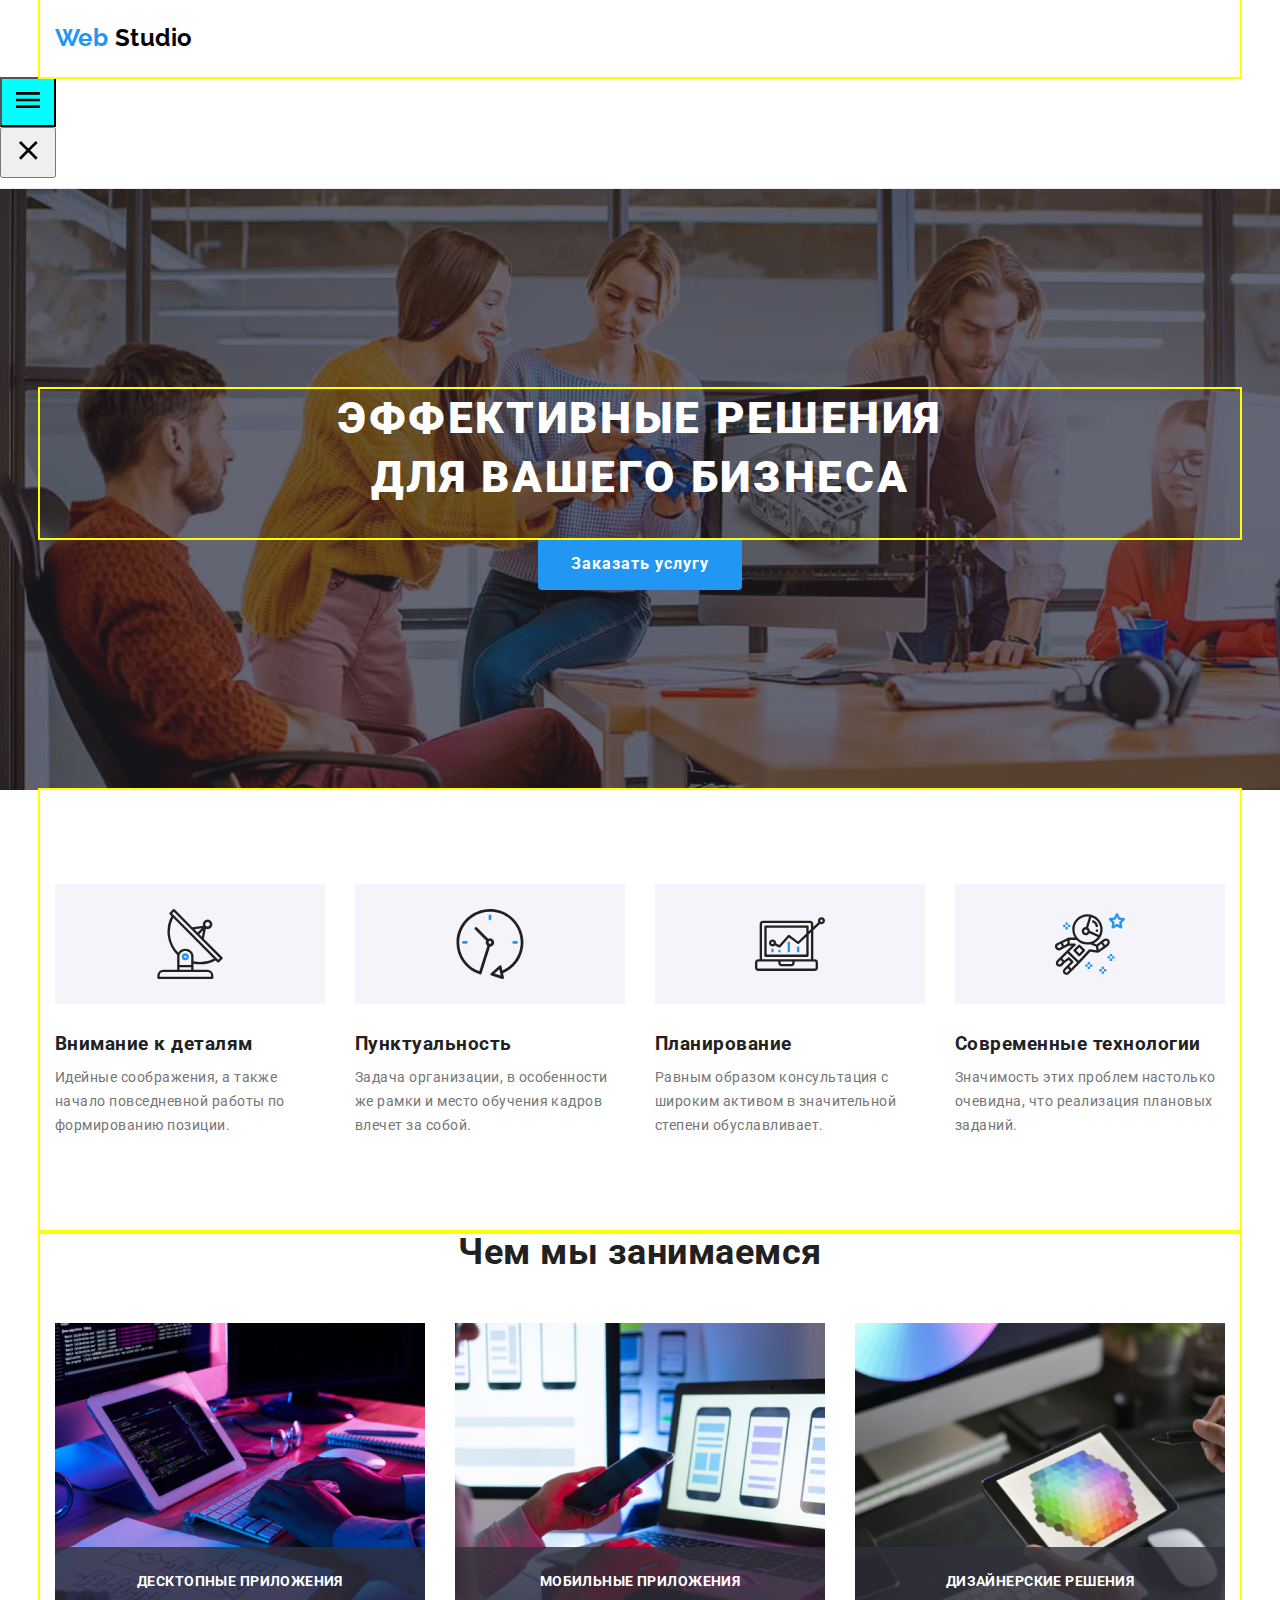
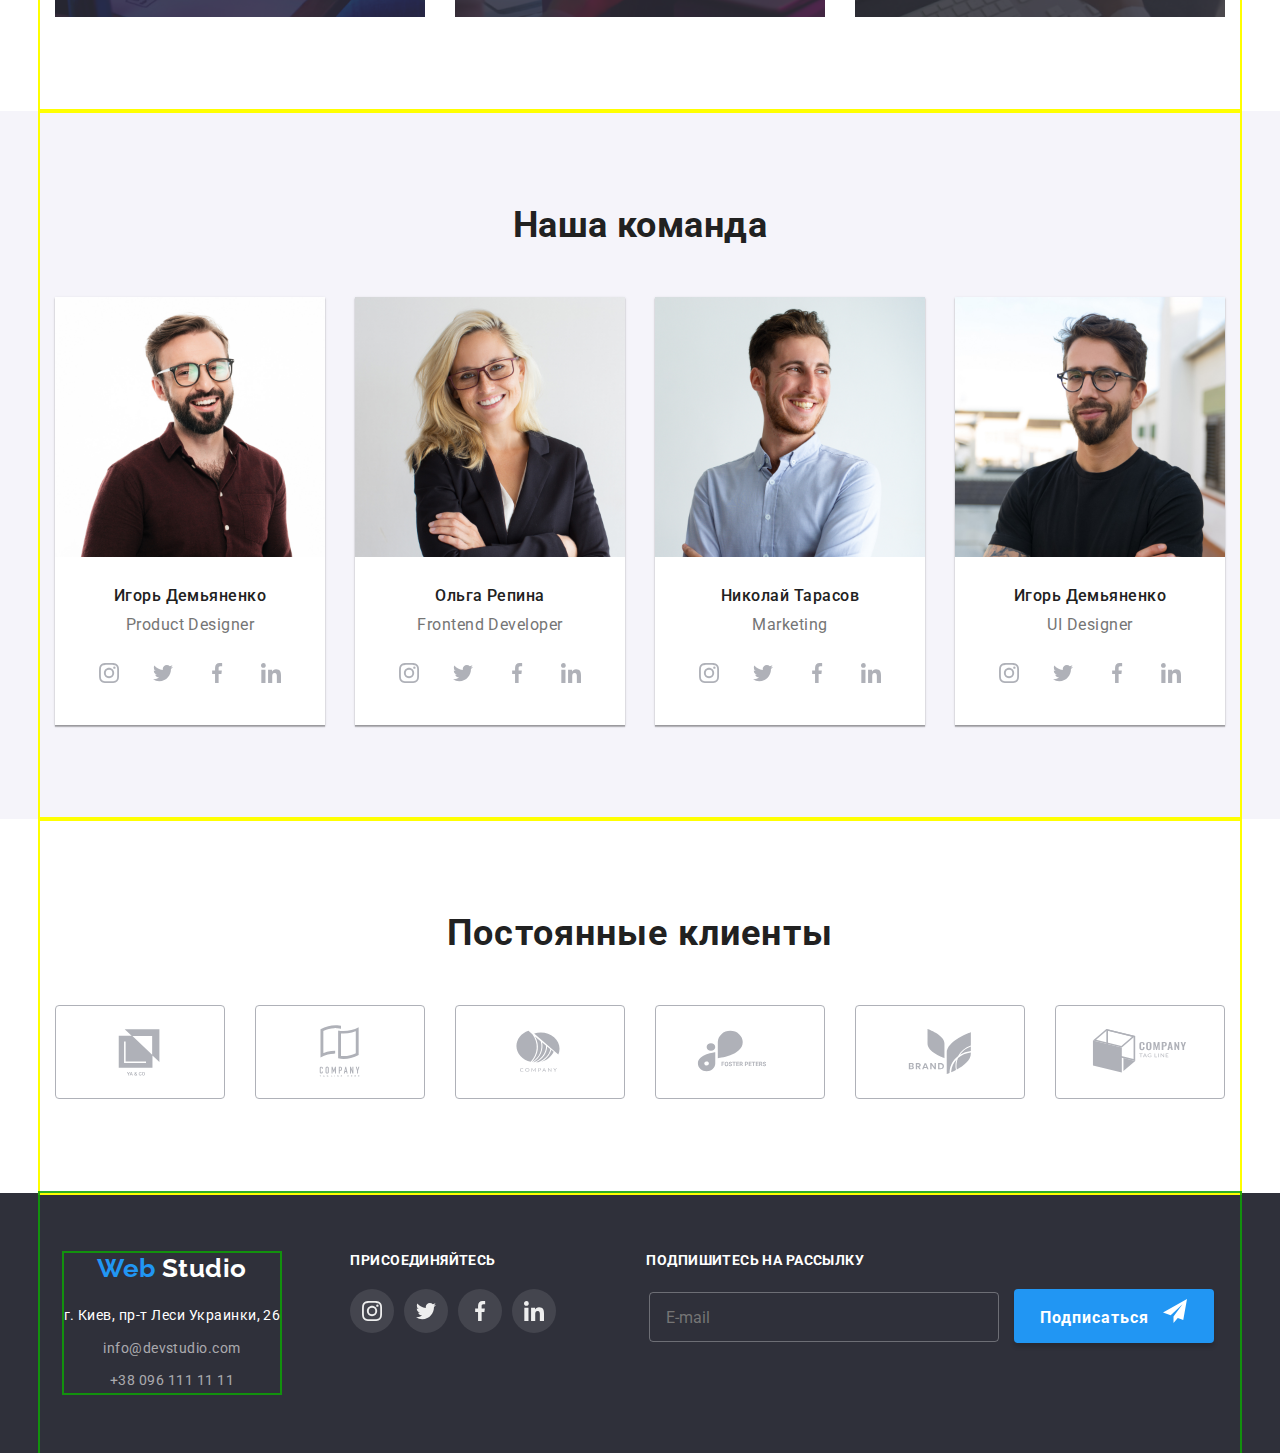
==== commit 5209adc7: "update" ====
--- a/index.html
+++ b/index.html
@@ -23,8 +23,9 @@
         <a href="./index.html" class="logo link">
           Web <span class="accent link">Studio</span></a
         >
+      </div>  
     <!-- Menu button open -->
-        <!-- <button
+        <button
           class="header__menu-btn menu-btn js-open-menu"
           aria-expanded="false"
           aria-controls="mobile-menu"
@@ -33,13 +34,13 @@
             <use href="./images/symbol-img.svg#icon-menu_40px"></use>
           </svg>
         </button>
-        <div class="menu-container js-menu-container" id="mobile-menu"> -->
+        <div class="menu-container js-menu-container" id="mobile-menu"> 
           <!-- Menu button close -->
-          <!-- <button class="menu-container__menu-btn menu-btn js-close-menu">
+          <button class="menu-container__menu-btn menu-btn js-close-menu">
             <svg class="menu-btn__icon" width="40" height="40">
               <use href="./images/symbol-img.svg#icon-close_40px"></use>
             </svg>
-          </button> -->
+          </button>
         <!-- Навигация -->
         <nav>
           <ul class="site-nav">
@@ -514,9 +515,7 @@
               </span>
             </button>
           </form>
-        </div>
-         
-        </div>
+        </div> 
       </div>
     </footer>
 
--- a/css/main.min.css
+++ b/css/main.min.css
@@ -1 +1 @@
-:root{--accent-color: #2196f3;--primery-text-color: #757575;--titel-text-color: #212121;--white-color: #ffffff;--main-background-color: #e5e5e5;--secondary-background-color: #f5f4fa;--footer-text-color: rgba(255, 255, 255, 0.6);--background-color-hero-footer: #2f303a;--lodo-color: #000000}.visually-hidden{position:absolute;white-space:nowrap;width:1px;height:1px;overflow:hidden;border:0;padding:0;clip:rect(0 0 0 0);-webkit-clip-path:inset(50%);clip-path:inset(50%);margin:-1px}body{color:var(--titel-text-color);font-family:Roboto,sans-serif;letter-spacing:.03em}.container{margin:0 auto;width:100%;padding-left:15px;padding-right:15px;margin-left:auto;margin-right:auto;outline:2px solid rgba(14,161,6,.862745098)}@media screen and (min-width: 480px){.container{width:480px;outline:2px solid tomato}}@media screen and (min-width: 768px){.container{width:720px;outline:2px solid teal}}@media screen and (min-width: 1200px){.container{width:1200px;outline:2px solid #ff0}}h1,h2,h3,h4,h5,h6,p{margin:0}ul{margin:0;padding-left:0}ul{list-style:none}.link{text-decoration:none;margin:0;padding:0}img{display:block;width:100%;max-width:100%;height:auto}.padding{padding-top:60px;padding-bottom:60px}@media screen and (min-width: 768px){.padding{padding-top:60px;padding-bottom:60px}}@media screen and (min-width: 1200px){.padding{padding-top:94px;padding-bottom:94px}}.header{border-bottom:1px solid #ececec;-webkit-box-pack:justify;-ms-flex-pack:justify;justify-content:space-between}.main-nav{display:-webkit-box;display:-ms-flexbox;display:flex;-webkit-box-align:center;-ms-flex-align:center;align-items:center}.site-nav,.auth-nav{font-weight:500;font-size:14px;line-height:1.14;letter-spacing:.02em}@media screen and (min-width: 480px){.site-nav{display:none}}@media screen and (min-width: 768px){.site-nav{display:-webkit-box;display:-ms-flexbox;display:flex;margin-left:10;gap:50px;-webkit-box-pack:justify;-ms-flex-pack:justify;justify-content:space-between;margin-left:70px}}@media screen and (min-width: 1200px){.site-nav{margin-left:93px;gap:50px}}.site-nav .item{display:block}.site-nav .link{display:block;position:relative;padding-top:32px;padding-bottom:32px;-webkit-transition:color 250ms cubic-bezier(0.4, 0, 0.2, 1);transition:color 250ms cubic-bezier(0.4, 0, 0.2, 1)}.site-nav .link{color:var(--titel-text-color)}.site-nav .link:hover,.site-nav .link:focus{color:var(--accent-color)}.site-nav .link.current{color:var(--accent-color)}.site-nav .link.current::after{content:"";position:absolute;display:block;width:100%;height:4px;background:#2196f3;border-radius:2px;bottom:-1px}@media screen and (min-width: 480px){.auth-nav{display:none}}@media screen and (min-width: 768px){.auth-nav{display:-webkit-box;display:-ms-flexbox;display:flex;-webkit-box-orient:vertical;-webkit-box-direction:normal;-ms-flex-direction:column;flex-direction:column;margin-left:auto;margin-bottom:10px}}@media screen and (min-width: 1200px){.auth-nav{display:-webkit-box;display:-ms-flexbox;display:flex;-webkit-box-orient:horizontal;-webkit-box-direction:normal;-ms-flex-direction:row;flex-direction:row;gap:30px;-webkit-box-align:baseline;-ms-flex-align:baseline;align-items:baseline;margin-left:auto}}.auth-icon{margin-right:10px;fill:var(--primery-text-color);background-color:#fff;-webkit-transition:fill 250ms cubic-bezier(0.4, 0, 0.2, 1);transition:fill 250ms cubic-bezier(0.4, 0, 0.2, 1)}.auth-nav-link{-webkit-transition:color 250ms cubic-bezier(0.4, 0, 0.2, 1);transition:color 250ms cubic-bezier(0.4, 0, 0.2, 1)}.auth-nav-link{color:var(--primery-text-color)}.auth-nav-link:hover,.auth-nav-link:focus{color:var(--accent-color)}.auth-nav-link:hover .auth-icon,.auth-nav-link:focus .auth-icon{fill:var(--accent-color)}.logo{font-family:Raleway,sans-serif;font-weight:700;font-size:24px;line-height:1.16;-webkit-transition:color 250ms cubic-bezier(0.4, 0, 0.2, 1);transition:color 250ms cubic-bezier(0.4, 0, 0.2, 1)}.logo{color:var(--accent-color);padding-top:24px;padding-bottom:25px}.logo .accent{color:var(--lodo-color);-webkit-transition:color 250ms cubic-bezier(0.4, 0, 0.2, 1);transition:color 250ms cubic-bezier(0.4, 0, 0.2, 1)}.logo .accent:hover,.logo .accent:focus{color:var(--accent-color)}.logo:hover,.logo:focus{color:var(--logo-color)}.hero{background-color:var(--background-color-hero-footer);background-image:-webkit-gradient(linear, left top, left bottom, from(rgba(47, 48, 58, 0.4)), to(rgba(47, 48, 58, 0.4))),url(../images/Img-hero.jpg);background-image:linear-gradient(rgba(47, 48, 58, 0.4), rgba(47, 48, 58, 0.4)),url(../images/Img-hero.jpg);background-size:cover;text-align:center;margin:0 auto;background-repeat:no-repeat;width:100%;padding-top:118px;padding-bottom:118px}@media screen and (min-width: 1200px){.hero{max-width:1600px;padding-top:200px;padding-bottom:200px}}.hero-title{color:var(--white-color);font-weight:900;letter-spacing:.06em;text-transform:uppercase;margin-bottom:30px;display:inline-block;font-weight:900;font-size:26px;line-height:1.61;width:100%}@media screen and (min-width: 480px){.hero-title{max-width:360px}}@media screen and (min-width: 768px){.hero-title{max-width:360px;font-size:26px}}@media screen and (min-width: 1200px){.hero-title{max-width:696px;font-size:44px;line-height:1.36}}.hero-button{color:var(--white-color);background-color:var(--accent-color);font-weight:700;font-size:16px;line-height:1.88;-webkit-box-align:center;-ms-flex-align:center;align-items:center;letter-spacing:.06em;cursor:pointer;border-radius:4px;padding:10px 32px;display:inline-block;min-width:200px;border:1px solid rgba(0,0,0,0);-webkit-transition:color 250ms cubic-bezier(0.4, 0, 0.2, 1);transition:color 250ms cubic-bezier(0.4, 0, 0.2, 1)}.container-making{display:none}@media screen and (min-width: 1200px){.container-making{display:-webkit-box;display:-ms-flexbox;display:flex;-webkit-box-pack:justify;-ms-flex-pack:justify;justify-content:space-between;padding-bottom:94px}}.text{color:var(--primery-text-color);font-size:14px;line-height:1.71}.making-top-wrap{position:relative}.making-text{position:absolute;bottom:0;top:88%;left:50%;width:370px;height:70px;-webkit-transform:translate(-50%, -50%);transform:translate(-50%, -50%);padding-top:27px;text-align:center;font-weight:700;font-size:14px;line-height:1.14;letter-spacing:.03em;text-transform:uppercase;color:#fff;background-color:rgba(47,48,58,.8)}.making-title{display:none}@media screen and (min-width: 1200px){.making-title{display:-webkit-box;display:-ms-flexbox;display:flex;font-weight:700;font-size:36px;line-height:1.16;-webkit-box-pack:center;-ms-flex-pack:center;justify-content:center;margin-bottom:50px}}.benefits-conteiner{display:-webkit-box;display:-ms-flexbox;display:flex;-ms-flex-wrap:wrap;flex-wrap:wrap;gap:30px}.benefits-title{margin-bottom:10px}.sectio-icon-benefits{display:-webkit-box;display:-ms-flexbox;display:flex;-webkit-box-align:center;-ms-flex-align:center;align-items:center;-webkit-box-pack:center;-ms-flex-pack:center;justify-content:center;padding-top:25px;padding-bottom:25px;background-color:#f5f4fa;margin-bottom:30px}@media screen and (min-width: 480px){.benefits-item{width:100%}}@media screen and (min-width: 768px){.benefits-item{-ms-flex-preferred-size:calc((100% - 30px)/2);flex-basis:calc((100% - 30px)/2)}}@media screen and (min-width: 1200px){.benefits-item{-ms-flex-preferred-size:calc((100% - 90px)/4);flex-basis:calc((100% - 90px)/4)}}.conteiner-team{display:-webkit-box;display:-ms-flexbox;display:flex;-ms-flex-wrap:wrap;flex-wrap:wrap;gap:30px}.team-title{font-weight:700;font-size:36px;line-height:1.16;text-align:center;margin-bottom:50px}.team-link{-webkit-box-shadow:0px 1px 3px rgba(0,0,0,.12),0px 1px 1px rgba(0,0,0,.14),0px 2px 1px rgba(0,0,0,.2);box-shadow:0px 1px 3px rgba(0,0,0,.12),0px 1px 1px rgba(0,0,0,.14),0px 2px 1px rgba(0,0,0,.2)}@media screen and (min-width: 480px){.team-link{width:100%}}@media screen and (min-width: 768px){.team-link{-ms-flex-preferred-size:calc((100% - 30px)/2);flex-basis:calc((100% - 30px)/2)}}@media screen and (min-width: 1200px){.team-link{-ms-flex-preferred-size:calc((100% - 90px)/4);flex-basis:calc((100% - 90px)/4)}}.section-team{background-color:var(--secondary-background-color)}.section-team .team-link{background-color:#fff}.personal-title,.personal-text{font-weight:500;font-size:16px;line-height:1.18;text-align:center}.personal-text{color:var(--primery-text-color);font-weight:400;margin-top:10px;margin-bottom:16px}.team-item{padding-top:30px;padding-bottom:30px}.personal-soc{display:-webkit-box;display:-ms-flexbox;display:flex;-webkit-box-pack:center;-ms-flex-pack:center;justify-content:center;background-size:100%;gap:10px}.personal-soc-link{width:44px;height:44px;border-radius:50%;display:-webkit-box;display:-ms-flexbox;display:flex;-webkit-box-pack:center;-ms-flex-pack:center;justify-content:center;-webkit-box-align:center;-ms-flex-align:center;align-items:center;-webkit-transition:background-color 250ms cubic-bezier(0.4, 0, 0.2, 1);transition:background-color 250ms cubic-bezier(0.4, 0, 0.2, 1)}.icon-soc{fill:#afb1b8;-webkit-transition:fill 250ms cubic-bezier(0.4, 0, 0.2, 1);transition:fill 250ms cubic-bezier(0.4, 0, 0.2, 1)}.personal-soc-link:hover,.personal-soc-link:focus{background-color:var(--accent-color)}.personal-soc-link:hover .icon-soc,.personal-soc-link:focus .icon-soc{fill:var(--white-color)}.container-customer{display:-webkit-box;display:-ms-flexbox;display:flex;-ms-flex-wrap:wrap;flex-wrap:wrap;gap:30px;-ms-flex-pack:distribute;justify-content:space-around}@media screen and (min-width: 480px){.customer-case{-ms-flex-preferred-size:calc((100% - 30px)/2);flex-basis:calc((100% - 30px)/2)}}@media screen and (min-width: 768px){.customer-case{-ms-flex-preferred-size:calc((100% - 60px)/3);flex-basis:calc((100% - 60px)/3)}}@media screen and (min-width: 1200px){.customer-case{-ms-flex-preferred-size:calc((100% - 150px)/6);flex-basis:calc((100% - 150px)/6)}}.customer-title{font-weight:700;font-size:36px;line-height:1.16;text-align:center;letter-spacing:.03em;color:var(--titel-text-color);margin-bottom:50px}.customer-link{min-width:140px;min-height:92px;padding-top:16px;padding-bottom:16px;display:-webkit-box;display:-ms-flexbox;display:flex;-ms-flex-pack:distribute;justify-content:space-around;-webkit-box-align:center;-ms-flex-align:center;align-items:center;border:1px solid #afb1b8;border-radius:4px;fill:#afb1b8;-webkit-transition:border-color 250ms cubic-bezier(0.4, 0, 0.2, 1);transition:border-color 250ms cubic-bezier(0.4, 0, 0.2, 1)}.icon-customer{-webkit-transition:fill 250ms cubic-bezier(0.4, 0, 0.2, 1);transition:fill 250ms cubic-bezier(0.4, 0, 0.2, 1)}.customer-link:hover,.customer-link:focus{border-color:#2196f3}.customer-link:hover .icon-customer,.customer-link:focus .icon-customer{fill:#2196f3}@i @import "./layout-home/footer";.backdrop{position:fixed;top:0;width:100%;height:100%;background-color:rgba(0,0,0,.2);-webkit-transition:opacity 250ms cubic-bezier(0.4, 0, 0.2, 1),visibility 250ms;transition:opacity 250ms cubic-bezier(0.4, 0, 0.2, 1),visibility 250ms;background-color:rgba(0,0,0,.2)}.modal{position:absolute;width:528px;height:581px;top:50%;left:50%;-webkit-transform:translate(-50%, -50%) scale(1);transform:translate(-50%, -50%) scale(1);background-color:#fff;border-radius:4px;-webkit-box-shadow:0px 1px 3px rgba(0,0,0,.12),0px 1px 1px rgba(0,0,0,.14),0px 2px 1px rgba(0,0,0,.2);box-shadow:0px 1px 3px rgba(0,0,0,.12),0px 1px 1px rgba(0,0,0,.14),0px 2px 1px rgba(0,0,0,.2);-webkit-transition:-webkit-transform 250ms cubic-bezier(0.4, 0, 0.2, 1);transition:-webkit-transform 250ms cubic-bezier(0.4, 0, 0.2, 1);transition:transform 250ms cubic-bezier(0.4, 0, 0.2, 1);transition:transform 250ms cubic-bezier(0.4, 0, 0.2, 1), -webkit-transform 250ms cubic-bezier(0.4, 0, 0.2, 1);padding:40px}.backdrop.is-hidden .modal{-webkit-transform:translate(-50%, 50%) scale(0);transform:translate(-50%, 50%) scale(0)}.modal-close{position:absolute;right:8px;top:8px;width:30px;height:30px;border:1px solid rgba(0,0,0,.1);border-radius:50%;background-color:rgba(0,0,0,0)}.is-hidden{opacity:0;visibility:hidden;pointer-events:none}textarea{resize:none}.modal-close:hover{fill:#2196f3;-webkit-transition:border-color 250ms cubic-bezier(0.4, 0, 0.2, 1);transition:border-color 250ms cubic-bezier(0.4, 0, 0.2, 1);cursor:pointer}.modal-title{font-weight:700;font-size:20px;line-height:1.15;text-align:center;letter-spacing:.03em;margin-bottom:12px;display:block}.modal-form{font-weight:400;font-size:12px;line-height:1.1;letter-spacing:.01em;color:#757575;display:block;margin-bottom:10px}.modal-form-input{display:block;width:100%;height:40px;border:1px solid rgba(33,33,33,.2);border-radius:4px;padding-left:42px;font-weight:400;font-size:12px;line-height:1.6px;color:#757575;letter-spacing:.01em;-webkit-transition:border-color 250ms cubic-bezier(0.4, 0, 0.2, 1);transition:border-color 250ms cubic-bezier(0.4, 0, 0.2, 1);cursor:pointer}.modal-form-input:focus{outline:rgba(0,0,0,0);border-color:var(--accent-color)}.modal-comment:focus{outline:rgba(0,0,0,0);border-color:var(--accent-color)}.input-wrap{position:relative;-webkit-transition:border-color 250ms cubic-bezier(0.4, 0, 0.2, 1);transition:border-color 250ms cubic-bezier(0.4, 0, 0.2, 1)}.icon-modal{position:absolute;top:50%;left:12px;-webkit-transform:translateY(-50%);transform:translateY(-50%)}.modal-form-input:focus+.icon-modal{fill:var(--accent-color)}textarea::-webkit-input-placeholder{display:block;font-weight:400;font-size:12px;line-height:1.6px;letter-spacing:.01em;color:rgba(117,117,117,.5);padding-top:6px}textarea::-moz-placeholder{display:block;font-weight:400;font-size:12px;line-height:1.6px;letter-spacing:.01em;color:rgba(117,117,117,.5);padding-top:6px}textarea:-ms-input-placeholder{display:block;font-weight:400;font-size:12px;line-height:1.6px;letter-spacing:.01em;color:rgba(117,117,117,.5);padding-top:6px}textarea::-ms-input-placeholder{display:block;font-weight:400;font-size:12px;line-height:1.6px;letter-spacing:.01em;color:rgba(117,117,117,.5);padding-top:6px}textarea::placeholder{display:block;font-weight:400;font-size:12px;line-height:1.6px;letter-spacing:.01em;color:rgba(117,117,117,.5);padding-top:6px}.modal-comment{width:100%;height:120px;border:1px solid rgba(33,33,33,.2);border-radius:4px;padding:12px 16px}.label-chekbox{display:-webkit-box;display:-ms-flexbox;display:flex;-webkit-box-align:center;-ms-flex-align:center;align-items:center;-webkit-box-pack:center;-ms-flex-pack:center;justify-content:center;font-weight:400;font-size:14px;line-height:1.71px;letter-spacing:.03em;color:#757575;margin-top:20px;margin-bottom:30px}.accent-color-accord{color:#2196f3;margin-left:1.8px}.checkbox-accord{font-weight:400;font-size:14px;line-height:1.71px;letter-spacing:.03em;color:#757575;display:-webkit-box;display:-ms-flexbox;display:flex;-webkit-box-align:center;-ms-flex-align:center;align-items:center;-ms-flex-wrap:nowrap;flex-wrap:nowrap;-ms-flex-line-pack:center;align-content:center;-webkit-box-pack:center;-ms-flex-pack:center;justify-content:center;-webkit-transition:color 250ms cubic-bezier(0.4, 0, 0.2, 1);transition:color 250ms cubic-bezier(0.4, 0, 0.2, 1);margin-bottom:30px}.checkbox-accord::before{content:"";width:15px;height:15px;border:2px solid #212121;border-radius:3px;margin-right:7px}.input-checkbox-accord:checked+.checkbox-accord::before{background-color:#2196f3;border-color:var(--accent-color);background-image:url(../images/icon\ check.svg);background-repeat:no-repeat;background-size:contain;background-origin:border-box;-webkit-transition:color 250ms cubic-bezier(0.4, 0, 0.2, 1);transition:color 250ms cubic-bezier(0.4, 0, 0.2, 1)}.input-checkbox-accord{-webkit-appearance:none;-moz-appearance:none;appearance:none}.modal-go-button{color:var(--white-color);background-color:var(--accent-color);font-weight:700;font-size:16px;line-height:1.88;-webkit-box-align:center;-ms-flex-align:center;align-items:center;letter-spacing:.06em;cursor:pointer;border-radius:4px;padding:10px 55px;display:block;min-width:200px;border:1px solid rgba(0,0,0,0);-webkit-transition:color 250ms cubic-bezier(0.4, 0, 0.2, 1);transition:color 250ms cubic-bezier(0.4, 0, 0.2, 1);-webkit-box-shadow:0px 1px 3px rgba(0,0,0,.12),0px 1px 1px rgba(0,0,0,.14),0px 2px 1px rgba(0,0,0,.2);box-shadow:0px 1px 3px rgba(0,0,0,.12),0px 1px 1px rgba(0,0,0,.14),0px 2px 1px rgba(0,0,0,.2)}.container-modal-btn{display:-webkit-box;display:-ms-flexbox;display:flex;-webkit-box-align:center;-ms-flex-align:center;align-items:center;-ms-flex-wrap:nowrap;flex-wrap:nowrap;-ms-flex-line-pack:center;align-content:center;-webkit-box-pack:center;-ms-flex-pack:center;justify-content:center}.modal-form-label{display:block;margin-bottom:5px}.filter__button{font-family:"Roboto";font-weight:500;font-size:16px;line-height:1.62;letter-spacing:.03em;text-align:center;background-color:var(--secondary-background-color);color:var(--titel-text-color);padding:6px 22px;cursor:pointer;display:inline-block;border:1px solid rgba(0,0,0,0);border-radius:4px;-webkit-transition:color 250ms cubic-bezier(0.4, 0, 0.2, 1),background-color 250ms cubic-bezier(0.4, 0, 0.2, 1),-webkit-box-shadow 250ms cubic-bezier(0.4, 0, 0.2, 1);transition:color 250ms cubic-bezier(0.4, 0, 0.2, 1),background-color 250ms cubic-bezier(0.4, 0, 0.2, 1),-webkit-box-shadow 250ms cubic-bezier(0.4, 0, 0.2, 1);transition:color 250ms cubic-bezier(0.4, 0, 0.2, 1),background-color 250ms cubic-bezier(0.4, 0, 0.2, 1),box-shadow 250ms cubic-bezier(0.4, 0, 0.2, 1);transition:color 250ms cubic-bezier(0.4, 0, 0.2, 1),background-color 250ms cubic-bezier(0.4, 0, 0.2, 1),box-shadow 250ms cubic-bezier(0.4, 0, 0.2, 1),-webkit-box-shadow 250ms cubic-bezier(0.4, 0, 0.2, 1)}.filter__button:hover,.filter__button:focus{background-color:var(--accent-color);color:var(--white-color);-webkit-box-shadow:0px 3px 1px rgba(0,0,0,.1),0px 1px 2px rgba(0,0,0,.08),0px 2px 2px rgba(0,0,0,.12);box-shadow:0px 3px 1px rgba(0,0,0,.1),0px 1px 2px rgba(0,0,0,.08),0px 2px 2px rgba(0,0,0,.12)}.filter{display:-webkit-box;display:-ms-flexbox;display:flex;-webkit-box-pack:center;-ms-flex-pack:center;justify-content:center;-ms-flex-wrap:wrap;flex-wrap:wrap;row-gap:15px;-webkit-column-gap:8px;-moz-column-gap:8px;column-gap:8px}@media screen and (min-width: 480px){.filter__item{-ms-flex-wrap:wrap;flex-wrap:wrap;row-gap:20px;-webkit-column-gap:30px;-moz-column-gap:30px;column-gap:30px}}@media screen and (min-width: 768px){.filter__item{-webkit-box-pack:center;-ms-flex-pack:center;justify-content:center;-webkit-box-align:center;-ms-flex-align:center;align-items:center;padding-top:60px;padding-bottom:30px}}@media screen and (min-width: 1200px){.filter__item{-webkit-box-pack:center;-ms-flex-pack:center;justify-content:center;-webkit-box-align:center;-ms-flex-align:center;align-items:center;padding-top:94px;padding-bottom:50px}}.card{display:-webkit-box;display:-ms-flexbox;display:flex;-ms-flex-wrap:wrap;flex-wrap:wrap;gap:30px;-webkit-box-pack:center;-ms-flex-pack:center;justify-content:center;padding-top:0}.card__link{display:inline-block;-webkit-transition:-webkit-box-shadow 250ms cubic-bezier(0.4, 0, 0.2, 1);transition:-webkit-box-shadow 250ms cubic-bezier(0.4, 0, 0.2, 1);transition:box-shadow 250ms cubic-bezier(0.4, 0, 0.2, 1);transition:box-shadow 250ms cubic-bezier(0.4, 0, 0.2, 1), -webkit-box-shadow 250ms cubic-bezier(0.4, 0, 0.2, 1)}.card__link:hover,.card__link:focus{-webkit-box-shadow:0px 1px 1px rgba(0,0,0,.12),0px 4px 4px rgba(0,0,0,.06),1px 4px 6px rgba(0,0,0,.16);box-shadow:0px 1px 1px rgba(0,0,0,.12),0px 4px 4px rgba(0,0,0,.06),1px 4px 6px rgba(0,0,0,.16)}@media screen and (min-width: 480px){.card__info{display:-webkit-box;display:-ms-flexbox;display:flex;-webkit-box-pack:center;-ms-flex-pack:center;justify-content:center;-webkit-box-align:center;-ms-flex-align:center;align-items:center;margin-top:40px}}@media screen and (min-width: 768px){.card__info{-ms-flex-preferred-size:calc((100% - 30px)/2);flex-basis:calc((100% - 30px)/2)}}@media screen and (min-width: 1200px){.card__info{-ms-flex-preferred-size:calc((100% - 60px)/3);flex-basis:calc((100% - 60px)/3)}}.card__item{position:relative;overflow:hidden}.card__text{position:absolute;top:0;left:0;height:100%;-webkit-transform:translateY(100%);transform:translateY(100%);font-weight:400;font-size:18px;line-height:1.56;letter-spacing:.03em;padding:63px 24px;-webkit-transition:-webkit-transform 250ms cubic-bezier(0.4, 0, 0.2, 1);transition:-webkit-transform 250ms cubic-bezier(0.4, 0, 0.2, 1);transition:transform 250ms cubic-bezier(0.4, 0, 0.2, 1);transition:transform 250ms cubic-bezier(0.4, 0, 0.2, 1), -webkit-transform 250ms cubic-bezier(0.4, 0, 0.2, 1);background-color:rgba(33,150,243,.9);color:#fff}.card__info:hover .card__text,.card__info:focus .card__text{-webkit-transform:translateY(0);transform:translateY(0)}.header__conteiner{padding:20px 24px;background:#fff;border:1px solid #eee;border-top:0}.header__title{font-weight:700;font-size:18px;line-height:2;letter-spacing:.06em;color:var(--titel-text-color)}.header__text{font-size:16px;line-height:1.87;color:var(--primery-text-color);margin-top:4px}/*# sourceMappingURL=main.min.css.map */+:root{--accent-color: #2196f3;--primery-text-color: #757575;--titel-text-color: #212121;--white-color: #ffffff;--main-background-color: #e5e5e5;--secondary-background-color: #f5f4fa;--footer-text-color: rgba(255, 255, 255, 0.6);--background-color-hero-footer: #2f303a;--lodo-color: #000000}.visually-hidden{position:absolute;white-space:nowrap;width:1px;height:1px;overflow:hidden;border:0;padding:0;clip:rect(0 0 0 0);-webkit-clip-path:inset(50%);clip-path:inset(50%);margin:-1px}body{color:var(--titel-text-color);font-family:Roboto,sans-serif;letter-spacing:.03em}.container{margin:0 auto;width:100%;padding-left:15px;padding-right:15px;margin-left:auto;margin-right:auto;outline:2px solid rgba(14,161,6,.862745098)}@media screen and (min-width: 480px){.container{width:480px;outline:2px solid tomato}}@media screen and (min-width: 768px){.container{width:720px;outline:2px solid teal}}@media screen and (min-width: 1200px){.container{width:1200px;outline:2px solid #ff0}}h1,h2,h3,h4,h5,h6,p{margin:0}ul{margin:0;padding-left:0}ul{list-style:none}.link{text-decoration:none;margin:0;padding:0}img{display:block;width:100%;max-width:100%;height:auto}.padding{padding-top:60px;padding-bottom:60px}@media screen and (min-width: 768px){.padding{padding-top:60px;padding-bottom:60px}}@media screen and (min-width: 1200px){.padding{padding-top:94px;padding-bottom:94px}}.header{border-bottom:1px solid #ececec;-webkit-box-pack:justify;-ms-flex-pack:justify;justify-content:space-between}.main-nav{display:-webkit-box;display:-ms-flexbox;display:flex;-webkit-box-align:center;-ms-flex-align:center;align-items:center}.site-nav .item,.auth-nav .item{display:none;font-weight:500;font-size:14px;line-height:1.14;letter-spacing:.02em}.site-nav .link{display:block;position:relative;padding-top:32px;padding-bottom:32px;-webkit-transition:color 250ms cubic-bezier(0.4, 0, 0.2, 1);transition:color 250ms cubic-bezier(0.4, 0, 0.2, 1)}.site-nav .link{color:var(--titel-text-color)}.site-nav .link:hover,.site-nav .link:focus{color:var(--accent-color)}.site-nav .link.current{color:var(--accent-color)}.site-nav .link.current::after{content:"";position:absolute;display:block;width:100%;height:4px;background:#2196f3;border-radius:2px;bottom:-1px}@media screen and (max-width: 320px){.site-nav{display:none}}@media screen and (min-width: 480px){.site-nav{display:none}}@media screen and (min-width: 768px){.site-nav{display:-webkit-box;display:-ms-flexbox;display:flex;margin-left:10;gap:50px;-webkit-box-pack:justify;-ms-flex-pack:justify;justify-content:space-between;margin-left:70px}}@media screen and (min-width: 1200px){.site-nav{margin-left:93px;gap:50px}}@media screen and (min-width: 480px){.auth-nav{display:none}}@media screen and (min-width: 768px){.auth-nav{display:-webkit-box;display:-ms-flexbox;display:flex;-webkit-box-orient:vertical;-webkit-box-direction:normal;-ms-flex-direction:column;flex-direction:column;margin-left:auto;margin-bottom:10px}}@media screen and (min-width: 1200px){.auth-nav{display:-webkit-box;display:-ms-flexbox;display:flex;-webkit-box-orient:horizontal;-webkit-box-direction:normal;-ms-flex-direction:row;flex-direction:row;gap:30px;-webkit-box-align:baseline;-ms-flex-align:baseline;align-items:baseline;margin-left:auto}}.auth-icon{margin-right:10px;fill:var(--primery-text-color);background-color:#fff;-webkit-transition:fill 250ms cubic-bezier(0.4, 0, 0.2, 1);transition:fill 250ms cubic-bezier(0.4, 0, 0.2, 1)}.auth-nav-link{-webkit-transition:color 250ms cubic-bezier(0.4, 0, 0.2, 1);transition:color 250ms cubic-bezier(0.4, 0, 0.2, 1)}.auth-nav-link{color:var(--primery-text-color)}.auth-nav-link:hover,.auth-nav-link:focus{color:var(--accent-color)}.auth-nav-link:hover .auth-icon,.auth-nav-link:focus .auth-icon{fill:var(--accent-color)}.logo{font-family:Raleway,sans-serif;font-weight:700;font-size:24px;line-height:1.16;-webkit-transition:color 250ms cubic-bezier(0.4, 0, 0.2, 1);transition:color 250ms cubic-bezier(0.4, 0, 0.2, 1)}.logo{color:var(--accent-color);padding-top:24px;padding-bottom:25px}.logo .accent{color:var(--lodo-color);-webkit-transition:color 250ms cubic-bezier(0.4, 0, 0.2, 1);transition:color 250ms cubic-bezier(0.4, 0, 0.2, 1)}.logo .accent:hover,.logo .accent:focus{color:var(--accent-color)}.logo:hover,.logo:focus{color:var(--logo-color)}.hero{background-color:var(--background-color-hero-footer);background-image:-webkit-gradient(linear, left top, left bottom, from(rgba(47, 48, 58, 0.4)), to(rgba(47, 48, 58, 0.4))),url(../images/Img-hero.jpg);background-image:linear-gradient(rgba(47, 48, 58, 0.4), rgba(47, 48, 58, 0.4)),url(../images/Img-hero.jpg);background-size:cover;text-align:center;margin:0 auto;background-repeat:no-repeat;width:100%;padding-top:118px;padding-bottom:118px}@media screen and (min-width: 1200px){.hero{max-width:1600px;padding-top:200px;padding-bottom:200px}}.hero-title{color:var(--white-color);font-weight:900;letter-spacing:.06em;text-transform:uppercase;margin-bottom:30px;display:inline-block;font-weight:900;font-size:26px;line-height:1.61;width:100%}@media screen and (min-width: 480px){.hero-title{max-width:360px}}@media screen and (min-width: 768px){.hero-title{max-width:360px;font-size:26px}}@media screen and (min-width: 1200px){.hero-title{max-width:696px;font-size:44px;line-height:1.36}}.hero-button{color:var(--white-color);background-color:var(--accent-color);font-weight:700;font-size:16px;line-height:1.88;-webkit-box-align:center;-ms-flex-align:center;align-items:center;letter-spacing:.06em;cursor:pointer;border-radius:4px;padding:10px 32px;display:inline-block;min-width:200px;border:1px solid rgba(0,0,0,0);-webkit-transition:color 250ms cubic-bezier(0.4, 0, 0.2, 1);transition:color 250ms cubic-bezier(0.4, 0, 0.2, 1)}.container-making{display:none}@media screen and (min-width: 1200px){.container-making{display:-webkit-box;display:-ms-flexbox;display:flex;-webkit-box-pack:justify;-ms-flex-pack:justify;justify-content:space-between;padding-bottom:94px}}.text{color:var(--primery-text-color);font-size:14px;line-height:1.71}.making-top-wrap{position:relative}.making-text{position:absolute;bottom:0;top:88%;left:50%;width:370px;height:70px;-webkit-transform:translate(-50%, -50%);transform:translate(-50%, -50%);padding-top:27px;text-align:center;font-weight:700;font-size:14px;line-height:1.14;letter-spacing:.03em;text-transform:uppercase;color:#fff;background-color:rgba(47,48,58,.8)}.making-title{display:none}@media screen and (min-width: 1200px){.making-title{display:-webkit-box;display:-ms-flexbox;display:flex;font-weight:700;font-size:36px;line-height:1.16;-webkit-box-pack:center;-ms-flex-pack:center;justify-content:center;margin-bottom:50px}}.benefits-conteiner{display:-webkit-box;display:-ms-flexbox;display:flex;-ms-flex-wrap:wrap;flex-wrap:wrap;gap:30px}.benefits-title{margin-bottom:10px}.sectio-icon-benefits{display:-webkit-box;display:-ms-flexbox;display:flex;-webkit-box-align:center;-ms-flex-align:center;align-items:center;-webkit-box-pack:center;-ms-flex-pack:center;justify-content:center;padding-top:25px;padding-bottom:25px;background-color:#f5f4fa;margin-bottom:30px}@media screen and (min-width: 480px){.benefits-item{width:100%}}@media screen and (min-width: 768px){.benefits-item{-ms-flex-preferred-size:calc((100% - 30px)/2);flex-basis:calc((100% - 30px)/2)}}@media screen and (min-width: 1200px){.benefits-item{-ms-flex-preferred-size:calc((100% - 90px)/4);flex-basis:calc((100% - 90px)/4)}}.conteiner-team{display:-webkit-box;display:-ms-flexbox;display:flex;-ms-flex-wrap:wrap;flex-wrap:wrap;gap:30px}.team-title{font-weight:700;font-size:36px;line-height:1.16;text-align:center;margin-bottom:50px}.team-link{-webkit-box-shadow:0px 1px 3px rgba(0,0,0,.12),0px 1px 1px rgba(0,0,0,.14),0px 2px 1px rgba(0,0,0,.2);box-shadow:0px 1px 3px rgba(0,0,0,.12),0px 1px 1px rgba(0,0,0,.14),0px 2px 1px rgba(0,0,0,.2)}@media screen and (min-width: 480px){.team-link{width:100%}}@media screen and (min-width: 768px){.team-link{-ms-flex-preferred-size:calc((100% - 30px)/2);flex-basis:calc((100% - 30px)/2)}}@media screen and (min-width: 1200px){.team-link{-ms-flex-preferred-size:calc((100% - 90px)/4);flex-basis:calc((100% - 90px)/4)}}.section-team{background-color:var(--secondary-background-color)}.section-team .team-link{background-color:#fff}.personal-title,.personal-text{font-weight:500;font-size:16px;line-height:1.18;text-align:center}.personal-text{color:var(--primery-text-color);font-weight:400;margin-top:10px;margin-bottom:16px}.team-item{padding-top:30px;padding-bottom:30px}.personal-soc{display:-webkit-box;display:-ms-flexbox;display:flex;-webkit-box-pack:center;-ms-flex-pack:center;justify-content:center;background-size:100%;gap:10px}.personal-soc-link{width:44px;height:44px;border-radius:50%;display:-webkit-box;display:-ms-flexbox;display:flex;-webkit-box-pack:center;-ms-flex-pack:center;justify-content:center;-webkit-box-align:center;-ms-flex-align:center;align-items:center;-webkit-transition:background-color 250ms cubic-bezier(0.4, 0, 0.2, 1);transition:background-color 250ms cubic-bezier(0.4, 0, 0.2, 1)}.icon-soc{fill:#afb1b8;-webkit-transition:fill 250ms cubic-bezier(0.4, 0, 0.2, 1);transition:fill 250ms cubic-bezier(0.4, 0, 0.2, 1)}.personal-soc-link:hover,.personal-soc-link:focus{background-color:var(--accent-color)}.personal-soc-link:hover .icon-soc,.personal-soc-link:focus .icon-soc{fill:var(--white-color)}.container-customer{display:-webkit-box;display:-ms-flexbox;display:flex;-ms-flex-wrap:wrap;flex-wrap:wrap;gap:30px;-ms-flex-pack:distribute;justify-content:space-around}@media screen and (min-width: 480px){.customer-case{-ms-flex-preferred-size:calc((100% - 30px)/2);flex-basis:calc((100% - 30px)/2)}}@media screen and (min-width: 768px){.customer-case{-ms-flex-preferred-size:calc((100% - 60px)/3);flex-basis:calc((100% - 60px)/3)}}@media screen and (min-width: 1200px){.customer-case{-ms-flex-preferred-size:calc((100% - 150px)/6);flex-basis:calc((100% - 150px)/6)}}.customer-title{font-weight:700;font-size:36px;line-height:1.16;text-align:center;letter-spacing:.03em;color:var(--titel-text-color);margin-bottom:50px}.customer-link{min-width:140px;min-height:92px;padding-top:16px;padding-bottom:16px;display:-webkit-box;display:-ms-flexbox;display:flex;-ms-flex-pack:distribute;justify-content:space-around;-webkit-box-align:center;-ms-flex-align:center;align-items:center;border:1px solid #afb1b8;border-radius:4px;fill:#afb1b8;-webkit-transition:border-color 250ms cubic-bezier(0.4, 0, 0.2, 1);transition:border-color 250ms cubic-bezier(0.4, 0, 0.2, 1)}.icon-customer{-webkit-transition:fill 250ms cubic-bezier(0.4, 0, 0.2, 1);transition:fill 250ms cubic-bezier(0.4, 0, 0.2, 1)}.customer-link:hover,.customer-link:focus{border-color:#2196f3}.customer-link:hover .icon-customer,.customer-link:focus .icon-customer{fill:#2196f3}.header__menu-btn{background-color:aqua}.footer{background-color:var(--background-color-hero-footer)}.footer__container{-webkit-box-orient:vertical;-webkit-box-direction:normal;-ms-flex-direction:column;flex-direction:column;display:-webkit-box;display:-ms-flexbox;display:flex;outline:2px solid rgba(14,161,6,.862745098);-webkit-box-pack:center;-ms-flex-pack:center;justify-content:center;text-align:center;padding-top:60px;padding-bottom:60px}@media screen and (min-width: 480px){.footer__container{-webkit-box-orient:vertical;-webkit-box-direction:normal;-ms-flex-direction:column;flex-direction:column}}@media screen and (min-width: 768px){.footer__container{-webkit-box-orient:horizontal;-webkit-box-direction:normal;-ms-flex-direction:row;flex-direction:row;-ms-flex-wrap:wrap;flex-wrap:wrap}}@media screen and (min-width: 1200px){.footer__container{-webkit-box-orient:horizontal;-webkit-box-direction:normal;-ms-flex-direction:row;flex-direction:row;margin-bottom:0}}.navigation__container{margin-bottom:60px;outline:2px solid rgba(14,161,6,.862745098);-webkit-box-pack:center;-ms-flex-pack:center;justify-content:center}@media screen and (min-width: 768px){.navigation__container{margin-right:165px}}@media screen and (min-width: 1200px){.navigation__container{margin-right:0;margin-bottom:0}}.footer__logo{color:var(--accent-color);font-family:Raleway,sans-serif;margin-bottom:20px;-webkit-transition:color 250ms cubic-bezier(0.4, 0, 0.2, 1);transition:color 250ms cubic-bezier(0.4, 0, 0.2, 1);font-weight:700;font-size:26px;line-height:1.19}.footer__logo:hover,.footer__logo:focus{color:var(--white-color)}.footer__logo .accent{-webkit-transition:color 250ms cubic-bezier(0.4, 0, 0.2, 1);transition:color 250ms cubic-bezier(0.4, 0, 0.2, 1);color:var(--white-color)}.footer__logo .accent:hover,.footer__logo .accent:focus{color:var(--accent-color)}.navigation__address{color:#fff;font-weight:400;font-size:14px;line-height:1.71;font-style:normal;margin-top:20px;margin-bottom:9px;display:inline-block}.navigation__link{color:var(--footer-text-color);font-size:14px;line-height:1.71;font-style:normal;display:inline-block;-webkit-transition:color 250ms cubic-bezier(0.4, 0, 0.2, 1);transition:color 250ms cubic-bezier(0.4, 0, 0.2, 1)}.navigation__link:hover,.navigation__link:focus{color:var(--accent-color)}.navigation__item:not(:last-child){margin-bottom:9px}.soc__title{font-weight:700;font-size:14px;line-height:1.14;letter-spacing:.03em;text-transform:uppercase;color:#fff;margin-bottom:20px}.soc__wrap{display:-webkit-box;display:-ms-flexbox;display:flex;gap:10px}.soc__link{display:-webkit-box;display:-ms-flexbox;display:flex;width:44px;height:44px;border-radius:50%;-webkit-box-pack:center;-ms-flex-pack:center;justify-content:center;-webkit-box-align:center;-ms-flex-align:center;align-items:center;fill:#eee;background:rgba(255,255,255,.1);-webkit-transition:background-color 250ms cubic-bezier(0.4, 0, 0.2, 1);transition:background-color 250ms cubic-bezier(0.4, 0, 0.2, 1)}.soc__link:hover,.soc__link:focus{background-color:#2196f3}.soc__conteinet{display:-webkit-box;display:-ms-flexbox;display:flex;-webkit-box-orient:vertical;-webkit-box-direction:normal;-ms-flex-direction:column;flex-direction:column;-webkit-box-align:center;-ms-flex-align:center;align-items:center;margin-bottom:60px}@media screen and (min-width: 480px){.soc__conteinet{-webkit-box-align:center;-ms-flex-align:center;align-items:center}}@media screen and (min-width: 768px){.soc__conteinet{-webkit-box-align:start;-ms-flex-align:start;align-items:flex-start}}@media screen and (min-width: 1200px){.soc__conteinet{max-width:206px;margin-left:70px}}.footer-subs{display:-webkit-box;display:-ms-flexbox;display:flex;-webkit-box-orient:vertical;-webkit-box-direction:normal;-ms-flex-direction:column;flex-direction:column}@media screen and (min-width: 1200px){.footer-subs{width:570px;min-height:86px;margin-left:90px;margin-bottom:0}}@media screen and (min-width: 1200px){.footer-subs-form{-webkit-box-orient:vertical;-webkit-box-direction:normal;-ms-flex-direction:column;flex-direction:column;-webkit-box-align:center;-ms-flex-align:center;align-items:center;text-align:center;-webkit-box-align:baseline;-ms-flex-align:baseline;align-items:baseline}}.footer-form-input{width:90%;height:50px;background-color:rgba(0,0,0,0);border:1px solid rgba(255,255,255,.3);border-radius:4px;color:var(--white-color);padding-left:16px;margin-bottom:20px}@media screen and (min-width: 1200px){.footer-form-input{width:100%;width:350px;height:50px;margin-right:10px;margin-bottom:0}}.button-subs-footer{color:var(--white-color);background-color:var(--accent-color);font-weight:700;font-size:16px;line-height:1.88;letter-spacing:.06em;cursor:pointer;-webkit-box-shadow:0px 4px 4px rgba(0,0,0,.15);box-shadow:0px 4px 4px rgba(0,0,0,.15);border-radius:4px;padding-top:10px;padding-bottom:10px;min-width:200px;border:#2196f3;-webkit-box-pack:center;-ms-flex-pack:center;justify-content:center}.icon-subs-footer{margin-left:10px}@media screen and (min-width: 1200px){.soc__title{display:-webkit-box;display:-ms-flexbox;display:flex;-ms-flex-line-pack:start;align-content:flex-start;-webkit-box-pack:start;-ms-flex-pack:start;justify-content:start}}.backdrop{position:fixed;top:0;width:100%;height:100%;background-color:rgba(0,0,0,.2);-webkit-transition:opacity 250ms cubic-bezier(0.4, 0, 0.2, 1),visibility 250ms;transition:opacity 250ms cubic-bezier(0.4, 0, 0.2, 1),visibility 250ms;background-color:rgba(0,0,0,.2)}.modal{position:absolute;width:528px;height:581px;top:50%;left:50%;-webkit-transform:translate(-50%, -50%) scale(1);transform:translate(-50%, -50%) scale(1);background-color:#fff;border-radius:4px;-webkit-box-shadow:0px 1px 3px rgba(0,0,0,.12),0px 1px 1px rgba(0,0,0,.14),0px 2px 1px rgba(0,0,0,.2);box-shadow:0px 1px 3px rgba(0,0,0,.12),0px 1px 1px rgba(0,0,0,.14),0px 2px 1px rgba(0,0,0,.2);-webkit-transition:-webkit-transform 250ms cubic-bezier(0.4, 0, 0.2, 1);transition:-webkit-transform 250ms cubic-bezier(0.4, 0, 0.2, 1);transition:transform 250ms cubic-bezier(0.4, 0, 0.2, 1);transition:transform 250ms cubic-bezier(0.4, 0, 0.2, 1), -webkit-transform 250ms cubic-bezier(0.4, 0, 0.2, 1);padding:40px}.backdrop.is-hidden .modal{-webkit-transform:translate(-50%, 50%) scale(0);transform:translate(-50%, 50%) scale(0)}.modal-close{position:absolute;right:8px;top:8px;width:30px;height:30px;border:1px solid rgba(0,0,0,.1);border-radius:50%;background-color:rgba(0,0,0,0)}.is-hidden{opacity:0;visibility:hidden;pointer-events:none}textarea{resize:none}.modal-close:hover{fill:#2196f3;-webkit-transition:border-color 250ms cubic-bezier(0.4, 0, 0.2, 1);transition:border-color 250ms cubic-bezier(0.4, 0, 0.2, 1);cursor:pointer}.modal-title{font-weight:700;font-size:20px;line-height:1.15;text-align:center;letter-spacing:.03em;margin-bottom:12px;display:block}.modal-form{font-weight:400;font-size:12px;line-height:1.1;letter-spacing:.01em;color:#757575;display:block;margin-bottom:10px}.modal-form-input{display:block;width:100%;height:40px;border:1px solid rgba(33,33,33,.2);border-radius:4px;padding-left:42px;font-weight:400;font-size:12px;line-height:1.6px;color:#757575;letter-spacing:.01em;-webkit-transition:border-color 250ms cubic-bezier(0.4, 0, 0.2, 1);transition:border-color 250ms cubic-bezier(0.4, 0, 0.2, 1);cursor:pointer}.modal-form-input:focus{outline:rgba(0,0,0,0);border-color:var(--accent-color)}.modal-comment:focus{outline:rgba(0,0,0,0);border-color:var(--accent-color)}.input-wrap{position:relative;-webkit-transition:border-color 250ms cubic-bezier(0.4, 0, 0.2, 1);transition:border-color 250ms cubic-bezier(0.4, 0, 0.2, 1)}.icon-modal{position:absolute;top:50%;left:12px;-webkit-transform:translateY(-50%);transform:translateY(-50%)}.modal-form-input:focus+.icon-modal{fill:var(--accent-color)}textarea::-webkit-input-placeholder{display:block;font-weight:400;font-size:12px;line-height:1.6px;letter-spacing:.01em;color:rgba(117,117,117,.5);padding-top:6px}textarea::-moz-placeholder{display:block;font-weight:400;font-size:12px;line-height:1.6px;letter-spacing:.01em;color:rgba(117,117,117,.5);padding-top:6px}textarea:-ms-input-placeholder{display:block;font-weight:400;font-size:12px;line-height:1.6px;letter-spacing:.01em;color:rgba(117,117,117,.5);padding-top:6px}textarea::-ms-input-placeholder{display:block;font-weight:400;font-size:12px;line-height:1.6px;letter-spacing:.01em;color:rgba(117,117,117,.5);padding-top:6px}textarea::placeholder{display:block;font-weight:400;font-size:12px;line-height:1.6px;letter-spacing:.01em;color:rgba(117,117,117,.5);padding-top:6px}.modal-comment{width:100%;height:120px;border:1px solid rgba(33,33,33,.2);border-radius:4px;padding:12px 16px}.label-chekbox{display:-webkit-box;display:-ms-flexbox;display:flex;-webkit-box-align:center;-ms-flex-align:center;align-items:center;-webkit-box-pack:center;-ms-flex-pack:center;justify-content:center;font-weight:400;font-size:14px;line-height:1.71px;letter-spacing:.03em;color:#757575;margin-top:20px;margin-bottom:30px}.accent-color-accord{color:#2196f3;margin-left:1.8px}.checkbox-accord{font-weight:400;font-size:14px;line-height:1.71px;letter-spacing:.03em;color:#757575;display:-webkit-box;display:-ms-flexbox;display:flex;-webkit-box-align:center;-ms-flex-align:center;align-items:center;-ms-flex-wrap:nowrap;flex-wrap:nowrap;-ms-flex-line-pack:center;align-content:center;-webkit-box-pack:center;-ms-flex-pack:center;justify-content:center;-webkit-transition:color 250ms cubic-bezier(0.4, 0, 0.2, 1);transition:color 250ms cubic-bezier(0.4, 0, 0.2, 1);margin-bottom:30px}.checkbox-accord::before{content:"";width:15px;height:15px;border:2px solid #212121;border-radius:3px;margin-right:7px}.input-checkbox-accord:checked+.checkbox-accord::before{background-color:#2196f3;border-color:var(--accent-color);background-image:url(../images/icon\ check.svg);background-repeat:no-repeat;background-size:contain;background-origin:border-box;-webkit-transition:color 250ms cubic-bezier(0.4, 0, 0.2, 1);transition:color 250ms cubic-bezier(0.4, 0, 0.2, 1)}.input-checkbox-accord{-webkit-appearance:none;-moz-appearance:none;appearance:none}.modal-go-button{color:var(--white-color);background-color:var(--accent-color);font-weight:700;font-size:16px;line-height:1.88;-webkit-box-align:center;-ms-flex-align:center;align-items:center;letter-spacing:.06em;cursor:pointer;border-radius:4px;padding:10px 55px;display:block;min-width:200px;border:1px solid rgba(0,0,0,0);-webkit-transition:color 250ms cubic-bezier(0.4, 0, 0.2, 1);transition:color 250ms cubic-bezier(0.4, 0, 0.2, 1);-webkit-box-shadow:0px 1px 3px rgba(0,0,0,.12),0px 1px 1px rgba(0,0,0,.14),0px 2px 1px rgba(0,0,0,.2);box-shadow:0px 1px 3px rgba(0,0,0,.12),0px 1px 1px rgba(0,0,0,.14),0px 2px 1px rgba(0,0,0,.2)}.container-modal-btn{display:-webkit-box;display:-ms-flexbox;display:flex;-webkit-box-align:center;-ms-flex-align:center;align-items:center;-ms-flex-wrap:nowrap;flex-wrap:nowrap;-ms-flex-line-pack:center;align-content:center;-webkit-box-pack:center;-ms-flex-pack:center;justify-content:center}.modal-form-label{display:block;margin-bottom:5px}.filter__button{font-family:"Roboto";font-weight:500;font-size:16px;line-height:1.62;letter-spacing:.03em;text-align:center;background-color:var(--secondary-background-color);color:var(--titel-text-color);padding:6px 22px;cursor:pointer;display:inline-block;border:1px solid rgba(0,0,0,0);border-radius:4px;-webkit-transition:color 250ms cubic-bezier(0.4, 0, 0.2, 1),background-color 250ms cubic-bezier(0.4, 0, 0.2, 1),-webkit-box-shadow 250ms cubic-bezier(0.4, 0, 0.2, 1);transition:color 250ms cubic-bezier(0.4, 0, 0.2, 1),background-color 250ms cubic-bezier(0.4, 0, 0.2, 1),-webkit-box-shadow 250ms cubic-bezier(0.4, 0, 0.2, 1);transition:color 250ms cubic-bezier(0.4, 0, 0.2, 1),background-color 250ms cubic-bezier(0.4, 0, 0.2, 1),box-shadow 250ms cubic-bezier(0.4, 0, 0.2, 1);transition:color 250ms cubic-bezier(0.4, 0, 0.2, 1),background-color 250ms cubic-bezier(0.4, 0, 0.2, 1),box-shadow 250ms cubic-bezier(0.4, 0, 0.2, 1),-webkit-box-shadow 250ms cubic-bezier(0.4, 0, 0.2, 1)}.filter__button:hover,.filter__button:focus{background-color:var(--accent-color);color:var(--white-color);-webkit-box-shadow:0px 3px 1px rgba(0,0,0,.1),0px 1px 2px rgba(0,0,0,.08),0px 2px 2px rgba(0,0,0,.12);box-shadow:0px 3px 1px rgba(0,0,0,.1),0px 1px 2px rgba(0,0,0,.08),0px 2px 2px rgba(0,0,0,.12)}.filter{display:-webkit-box;display:-ms-flexbox;display:flex;-webkit-box-pack:center;-ms-flex-pack:center;justify-content:center;-ms-flex-wrap:wrap;flex-wrap:wrap;row-gap:15px;-webkit-column-gap:8px;-moz-column-gap:8px;column-gap:8px}@media screen and (min-width: 480px){.filter__item{-ms-flex-wrap:wrap;flex-wrap:wrap;row-gap:20px;-webkit-column-gap:30px;-moz-column-gap:30px;column-gap:30px}}@media screen and (min-width: 768px){.filter__item{-webkit-box-pack:center;-ms-flex-pack:center;justify-content:center;-webkit-box-align:center;-ms-flex-align:center;align-items:center;padding-top:60px;padding-bottom:30px}}@media screen and (min-width: 1200px){.filter__item{-webkit-box-pack:center;-ms-flex-pack:center;justify-content:center;-webkit-box-align:center;-ms-flex-align:center;align-items:center;padding-top:94px;padding-bottom:50px}}.card{display:-webkit-box;display:-ms-flexbox;display:flex;-ms-flex-wrap:wrap;flex-wrap:wrap;gap:30px;-webkit-box-pack:center;-ms-flex-pack:center;justify-content:center;padding-top:0}.card__link{display:inline-block;-webkit-transition:-webkit-box-shadow 250ms cubic-bezier(0.4, 0, 0.2, 1);transition:-webkit-box-shadow 250ms cubic-bezier(0.4, 0, 0.2, 1);transition:box-shadow 250ms cubic-bezier(0.4, 0, 0.2, 1);transition:box-shadow 250ms cubic-bezier(0.4, 0, 0.2, 1), -webkit-box-shadow 250ms cubic-bezier(0.4, 0, 0.2, 1)}.card__link:hover,.card__link:focus{-webkit-box-shadow:0px 1px 1px rgba(0,0,0,.12),0px 4px 4px rgba(0,0,0,.06),1px 4px 6px rgba(0,0,0,.16);box-shadow:0px 1px 1px rgba(0,0,0,.12),0px 4px 4px rgba(0,0,0,.06),1px 4px 6px rgba(0,0,0,.16)}@media screen and (min-width: 480px){.card__info{display:-webkit-box;display:-ms-flexbox;display:flex;-webkit-box-pack:center;-ms-flex-pack:center;justify-content:center;-webkit-box-align:center;-ms-flex-align:center;align-items:center;margin-top:40px}}@media screen and (min-width: 768px){.card__info{-ms-flex-preferred-size:calc((100% - 30px)/2);flex-basis:calc((100% - 30px)/2)}}@media screen and (min-width: 1200px){.card__info{-ms-flex-preferred-size:calc((100% - 60px)/3);flex-basis:calc((100% - 60px)/3)}}.card__item{position:relative;overflow:hidden}.card__text{position:absolute;top:0;left:0;height:100%;-webkit-transform:translateY(100%);transform:translateY(100%);font-weight:400;font-size:18px;line-height:1.56;letter-spacing:.03em;padding:63px 24px;-webkit-transition:-webkit-transform 250ms cubic-bezier(0.4, 0, 0.2, 1);transition:-webkit-transform 250ms cubic-bezier(0.4, 0, 0.2, 1);transition:transform 250ms cubic-bezier(0.4, 0, 0.2, 1);transition:transform 250ms cubic-bezier(0.4, 0, 0.2, 1), -webkit-transform 250ms cubic-bezier(0.4, 0, 0.2, 1);background-color:rgba(33,150,243,.9);color:#fff}.card__info:hover .card__text,.card__info:focus .card__text{-webkit-transform:translateY(0);transform:translateY(0)}.header__conteiner{padding:20px 24px;background:#fff;border:1px solid #eee;border-top:0}.header__title{font-weight:700;font-size:18px;line-height:2;letter-spacing:.06em;color:var(--titel-text-color)}.header__text{font-size:16px;line-height:1.87;color:var(--primery-text-color);margin-top:4px}/*# sourceMappingURL=main.min.css.map */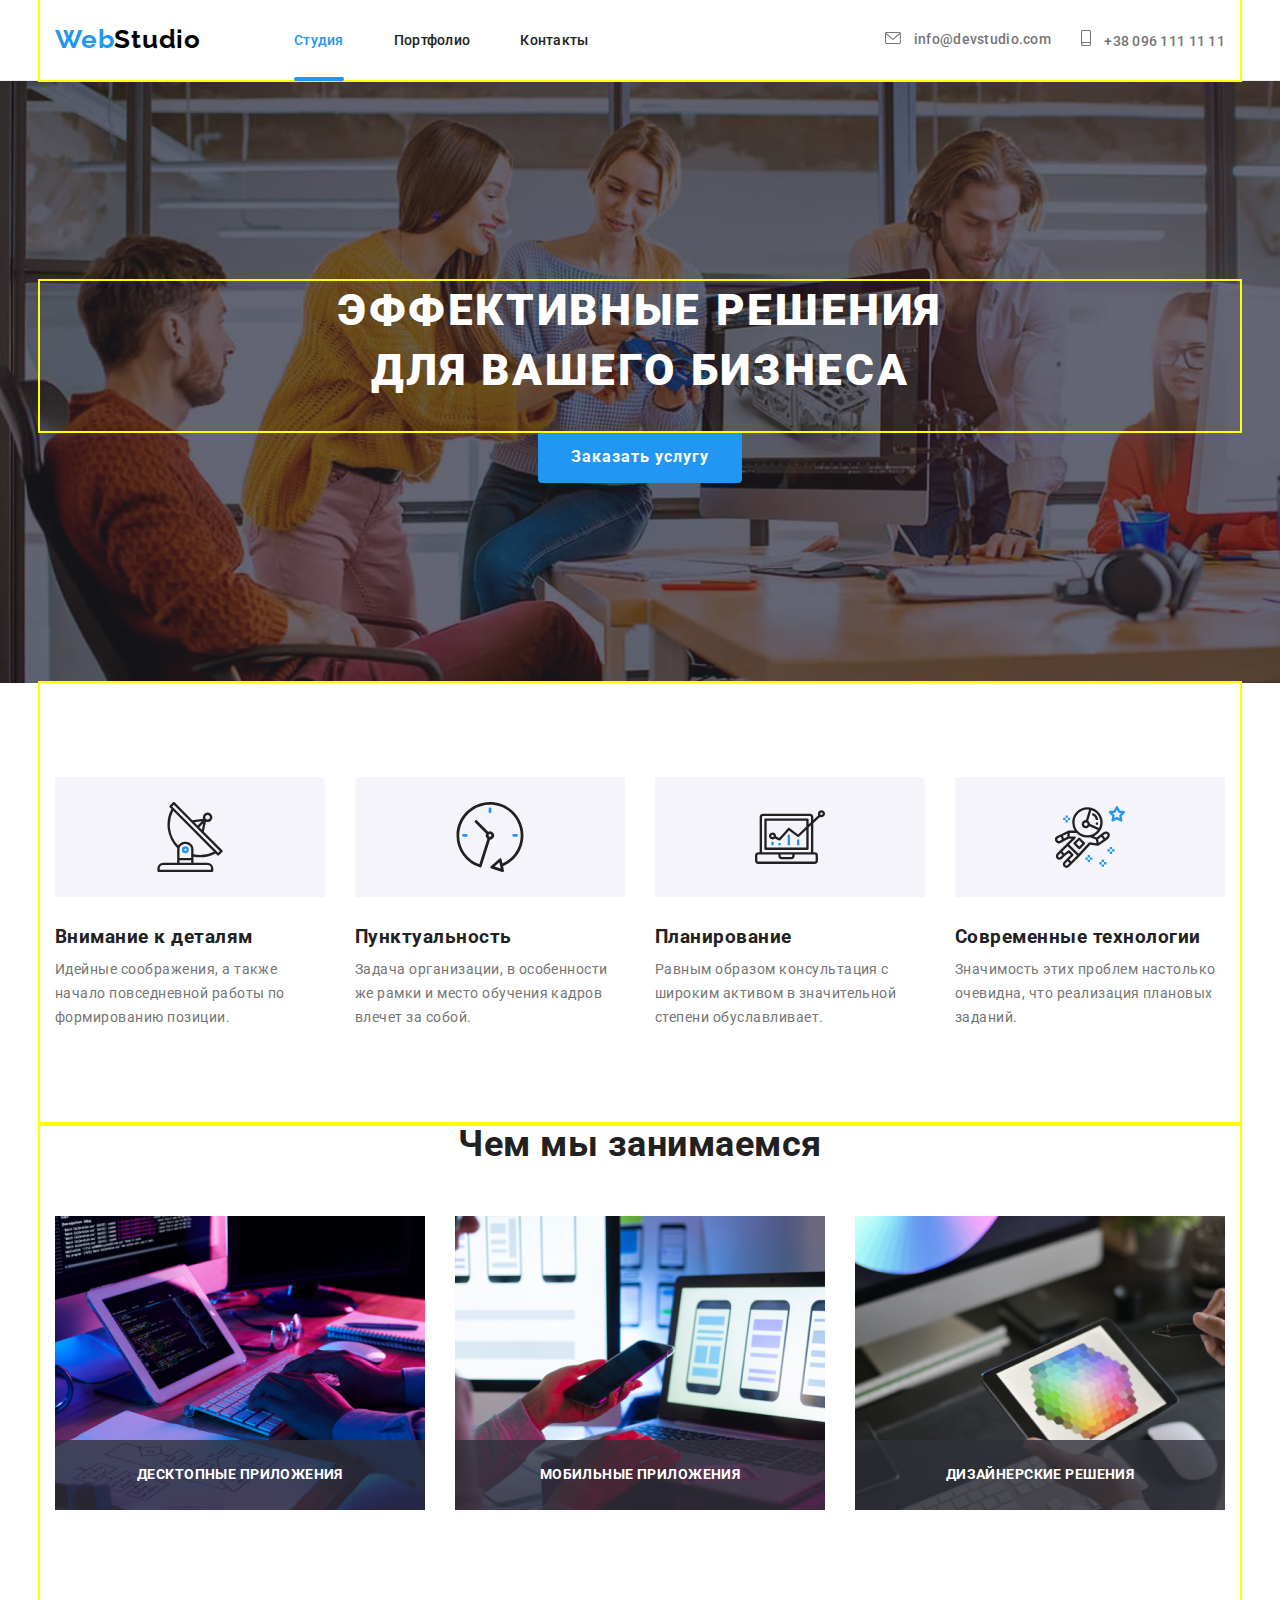
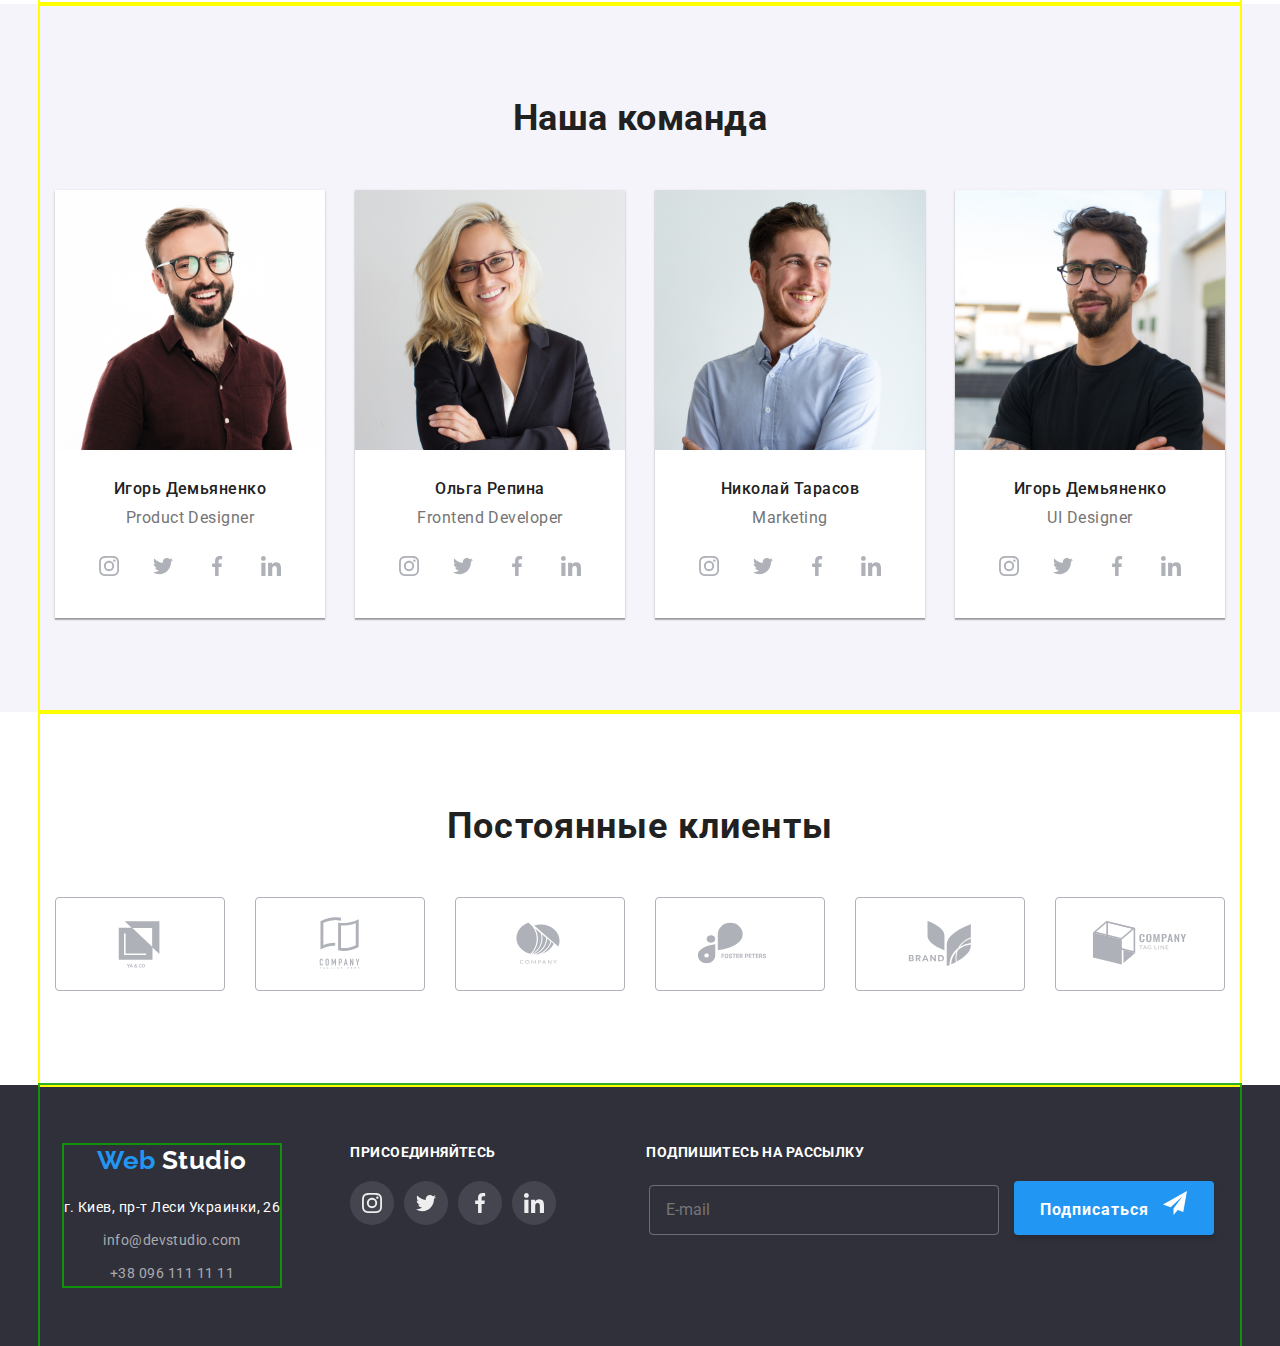
==== commit 083e4a13: "update" ====
--- a/index.html
+++ b/index.html
@@ -14,7 +14,7 @@
       href="https://cdnjs.cloudflare.com/ajax/libs/modern-normalize/1.1.0/modern-normalize.min.css"
     />
     <!-- <link rel="stylesheet" href="./css/styles.css" /> -->
-    <link rel="stylesheet" href="./css/main.min.css"/>
+    <link rel="stylesheet" href="./css/main.min.css" />
   </head>
   <body>
     <!--  Шапка страницы -->
@@ -23,24 +23,6 @@
         <a href="./index.html" class="logo link">
           Web <span class="accent link">Studio</span></a
         >
-      </div>  
-    <!-- Menu button open -->
-        <button
-          class="header__menu-btn menu-btn js-open-menu"
-          aria-expanded="false"
-          aria-controls="mobile-menu"
-        >
-          <svg class="menu-btn__icon" width="40" height="40">
-            <use href="./images/symbol-img.svg#icon-menu_40px"></use>
-          </svg>
-        </button>
-        <div class="menu-container js-menu-container" id="mobile-menu"> 
-          <!-- Menu button close -->
-          <button class="menu-container__menu-btn menu-btn js-close-menu">
-            <svg class="menu-btn__icon" width="40" height="40">
-              <use href="./images/symbol-img.svg#icon-close_40px"></use>
-            </svg>
-          </button>
         <!-- Навигация -->
         <nav>
           <ul class="site-nav">
@@ -73,6 +55,68 @@
             </a>
           </li>
         </ul>
+
+        <!-- Мобильное меню -->
+        <button
+          type="button"
+          class="mobil__menu-open" data-menu-open>
+          <svg class="icon__mobil-menu" width="40" height="40">
+            <use href="./images/symbol-img.svg#icon-menu_40px"></use>
+          </svg>
+        </button>
+      </div>
+
+      <div class="mobil__menu is-hidden" data-menu>
+        <div class="container">
+          <button type="button" class="mobil__menu-close" data-menu-close>
+            <svg class="icon__mobil-menu" width="40" height="40">
+              <use href="./images/symbol-img.svg#icon-close_40px"></use>
+            </svg>
+          </button>
+
+          <ul class="mobil__menu-nav">
+            <li class="mobil__nav-item">
+              <a href="./index.html" class="mobil__nav-link link current">Студия</a>
+            </li>
+            <li class="mobil__nav-item">
+              <a href="./portfolio.html" class="mobil__nav-link link">Портфолио</a>
+            </li>
+            <li class="mobil__nav-item">
+              <a href="" class="mobil__nav-link item link">Контакты</a>
+            </li>
+          </ul>
+
+          <ul class="mobil__menu-auth-nav">
+             <li class="mobil__menu-auth-item">
+              <a href="tel:+380961111111" class="mobil__menu-tel-link link">
+                +38 096 111 11 11
+              </a>
+            </li>
+            <li class="mobil__menu-auth-item">
+              <a
+                href="mailto:info@devstudio.com"
+                class="mobil__menu-mail-link link"
+              >
+                info@devstudio.com
+              </a>
+            </li>
+          </ul>
+
+          <ul class="menu__socials">
+            <li class="menu__socials-item">
+              <a href="" class="menu__socials-link link">Instagram</a>
+            </li>
+            <li class="menu__socials-item">
+              <a href="" class="menu__socials-link link">Twitter</a>
+            </li>
+            <li class="menu__socials-item">
+              <a href="" class="menu__socials-link link">Facebook</a>
+            </li>
+            <li class="menu__socials-item">
+              <a href="" class="menu__socials-link link">LinkedIn</a>
+            </li>
+          </ul>
+        </div>
       </div>
     </header>
 
@@ -434,12 +478,12 @@
             </li>
           </ul>
         </div>
-      </section> 
+      </section>
     </main>
 
     <!-- Page footer -->
     <footer class="footer">
-      <div class="footer__container container ">
+      <div class="footer__container container">
         <div class="navigation__container">
           <a href="./index.html" class="footer__logo link">
             Web <span class="accent link">Studio</span></a
@@ -450,9 +494,11 @@
               class="navigation__address link"
               >г. Киев, пр-т Леси Украинки, 26</a
             >
-            <ul >
+            <ul>
               <li class="navigation__item">
-                <a href="mailto:info@devstudio.com" class="navigation__link link"
+                <a
+                  href="mailto:info@devstudio.com"
+                  class="navigation__link link"
                   >info@devstudio.com</a
                 >
               </li>
@@ -496,31 +542,30 @@
               </a>
             </li>
           </ul>
-        </div> 
+        </div>
         <div class="footer-subs">
           <h2 class="soc__title">Подпишитесь на рассылку</h2>
           <form class="footer-subs-form">
-              <input
-                class="footer-form-input"
-                type="email"
-                name="email"
-                placeholder="E-mail"
-              >
-              <button type="submit" class="button-subs-footer">
+            <input
+              class="footer-form-input"
+              type="email"
+              name="email"
+              placeholder="E-mail"
+            />
+            <button type="submit" class="button-subs-footer">
               Подписаться
               <span class="icon-subs-footer">
-                <svg  width="24" height="24">
+                <svg width="24" height="24">
                   <use href="./images/symbol-img.svg#icon-icon-send"></use>
                 </svg>
               </span>
             </button>
           </form>
-        </div> 
+        </div>
       </div>
     </footer>
 
     <div class="backdrop is-hidden" data-modal>
-      
       <div class="modal">
         <button type="button" class="modal-close" data-modal-close>
           <svg class="icon-soc-footer" width="11" height="11">
@@ -587,7 +632,9 @@
           </div>
 
           <div class="modal-form">
-            <label for="user-comment" class="modal-form-label">Комментарий</label>
+            <label for="user-comment" class="modal-form-label"
+              >Комментарий</label
+            >
             <textarea
               id="user-comment"
               name="user-comment"
@@ -606,19 +653,16 @@
             />
             <label for="modal-accord" class="checkbox-accord">
               Соглашаюсь с рассылкой и принимаю
-              <a
-                class="accent-color-accord"
-                href=""
-                >Условия договора</a>
+              <a class="accent-color-accord" href="">Условия договора</a>
             </label>
           </div>
           <div class="container-modal-btn">
             <button type="submit" class="modal-go-button">Отправить</button>
           </div>
-
         </form>
       </div>
-    </div> 
+    </div>
     <script src="./js/modal.js"></script>
+    <script src="./js/mobile.js"></script>
   </body>
 </html>
--- a/css/main.min.css
+++ b/css/main.min.css
@@ -1 +1 @@
-:root{--accent-color: #2196f3;--primery-text-color: #757575;--titel-text-color: #212121;--white-color: #ffffff;--main-background-color: #e5e5e5;--secondary-background-color: #f5f4fa;--footer-text-color: rgba(255, 255, 255, 0.6);--background-color-hero-footer: #2f303a;--lodo-color: #000000}.visually-hidden{position:absolute;white-space:nowrap;width:1px;height:1px;overflow:hidden;border:0;padding:0;clip:rect(0 0 0 0);-webkit-clip-path:inset(50%);clip-path:inset(50%);margin:-1px}body{color:var(--titel-text-color);font-family:Roboto,sans-serif;letter-spacing:.03em}.container{margin:0 auto;width:100%;padding-left:15px;padding-right:15px;margin-left:auto;margin-right:auto;outline:2px solid rgba(14,161,6,.862745098)}@media screen and (min-width: 480px){.container{width:480px;outline:2px solid tomato}}@media screen and (min-width: 768px){.container{width:720px;outline:2px solid teal}}@media screen and (min-width: 1200px){.container{width:1200px;outline:2px solid #ff0}}h1,h2,h3,h4,h5,h6,p{margin:0}ul{margin:0;padding-left:0}ul{list-style:none}.link{text-decoration:none;margin:0;padding:0}img{display:block;width:100%;max-width:100%;height:auto}.padding{padding-top:60px;padding-bottom:60px}@media screen and (min-width: 768px){.padding{padding-top:60px;padding-bottom:60px}}@media screen and (min-width: 1200px){.padding{padding-top:94px;padding-bottom:94px}}.header{border-bottom:1px solid #ececec;-webkit-box-pack:justify;-ms-flex-pack:justify;justify-content:space-between}.main-nav{display:-webkit-box;display:-ms-flexbox;display:flex;-webkit-box-align:center;-ms-flex-align:center;align-items:center}.site-nav .item,.auth-nav .item{display:none;font-weight:500;font-size:14px;line-height:1.14;letter-spacing:.02em}.site-nav .link{display:block;position:relative;padding-top:32px;padding-bottom:32px;-webkit-transition:color 250ms cubic-bezier(0.4, 0, 0.2, 1);transition:color 250ms cubic-bezier(0.4, 0, 0.2, 1)}.site-nav .link{color:var(--titel-text-color)}.site-nav .link:hover,.site-nav .link:focus{color:var(--accent-color)}.site-nav .link.current{color:var(--accent-color)}.site-nav .link.current::after{content:"";position:absolute;display:block;width:100%;height:4px;background:#2196f3;border-radius:2px;bottom:-1px}@media screen and (max-width: 320px){.site-nav{display:none}}@media screen and (min-width: 480px){.site-nav{display:none}}@media screen and (min-width: 768px){.site-nav{display:-webkit-box;display:-ms-flexbox;display:flex;margin-left:10;gap:50px;-webkit-box-pack:justify;-ms-flex-pack:justify;justify-content:space-between;margin-left:70px}}@media screen and (min-width: 1200px){.site-nav{margin-left:93px;gap:50px}}@media screen and (min-width: 480px){.auth-nav{display:none}}@media screen and (min-width: 768px){.auth-nav{display:-webkit-box;display:-ms-flexbox;display:flex;-webkit-box-orient:vertical;-webkit-box-direction:normal;-ms-flex-direction:column;flex-direction:column;margin-left:auto;margin-bottom:10px}}@media screen and (min-width: 1200px){.auth-nav{display:-webkit-box;display:-ms-flexbox;display:flex;-webkit-box-orient:horizontal;-webkit-box-direction:normal;-ms-flex-direction:row;flex-direction:row;gap:30px;-webkit-box-align:baseline;-ms-flex-align:baseline;align-items:baseline;margin-left:auto}}.auth-icon{margin-right:10px;fill:var(--primery-text-color);background-color:#fff;-webkit-transition:fill 250ms cubic-bezier(0.4, 0, 0.2, 1);transition:fill 250ms cubic-bezier(0.4, 0, 0.2, 1)}.auth-nav-link{-webkit-transition:color 250ms cubic-bezier(0.4, 0, 0.2, 1);transition:color 250ms cubic-bezier(0.4, 0, 0.2, 1)}.auth-nav-link{color:var(--primery-text-color)}.auth-nav-link:hover,.auth-nav-link:focus{color:var(--accent-color)}.auth-nav-link:hover .auth-icon,.auth-nav-link:focus .auth-icon{fill:var(--accent-color)}.logo{font-family:Raleway,sans-serif;font-weight:700;font-size:24px;line-height:1.16;-webkit-transition:color 250ms cubic-bezier(0.4, 0, 0.2, 1);transition:color 250ms cubic-bezier(0.4, 0, 0.2, 1)}.logo{color:var(--accent-color);padding-top:24px;padding-bottom:25px}.logo .accent{color:var(--lodo-color);-webkit-transition:color 250ms cubic-bezier(0.4, 0, 0.2, 1);transition:color 250ms cubic-bezier(0.4, 0, 0.2, 1)}.logo .accent:hover,.logo .accent:focus{color:var(--accent-color)}.logo:hover,.logo:focus{color:var(--logo-color)}.hero{background-color:var(--background-color-hero-footer);background-image:-webkit-gradient(linear, left top, left bottom, from(rgba(47, 48, 58, 0.4)), to(rgba(47, 48, 58, 0.4))),url(../images/Img-hero.jpg);background-image:linear-gradient(rgba(47, 48, 58, 0.4), rgba(47, 48, 58, 0.4)),url(../images/Img-hero.jpg);background-size:cover;text-align:center;margin:0 auto;background-repeat:no-repeat;width:100%;padding-top:118px;padding-bottom:118px}@media screen and (min-width: 1200px){.hero{max-width:1600px;padding-top:200px;padding-bottom:200px}}.hero-title{color:var(--white-color);font-weight:900;letter-spacing:.06em;text-transform:uppercase;margin-bottom:30px;display:inline-block;font-weight:900;font-size:26px;line-height:1.61;width:100%}@media screen and (min-width: 480px){.hero-title{max-width:360px}}@media screen and (min-width: 768px){.hero-title{max-width:360px;font-size:26px}}@media screen and (min-width: 1200px){.hero-title{max-width:696px;font-size:44px;line-height:1.36}}.hero-button{color:var(--white-color);background-color:var(--accent-color);font-weight:700;font-size:16px;line-height:1.88;-webkit-box-align:center;-ms-flex-align:center;align-items:center;letter-spacing:.06em;cursor:pointer;border-radius:4px;padding:10px 32px;display:inline-block;min-width:200px;border:1px solid rgba(0,0,0,0);-webkit-transition:color 250ms cubic-bezier(0.4, 0, 0.2, 1);transition:color 250ms cubic-bezier(0.4, 0, 0.2, 1)}.container-making{display:none}@media screen and (min-width: 1200px){.container-making{display:-webkit-box;display:-ms-flexbox;display:flex;-webkit-box-pack:justify;-ms-flex-pack:justify;justify-content:space-between;padding-bottom:94px}}.text{color:var(--primery-text-color);font-size:14px;line-height:1.71}.making-top-wrap{position:relative}.making-text{position:absolute;bottom:0;top:88%;left:50%;width:370px;height:70px;-webkit-transform:translate(-50%, -50%);transform:translate(-50%, -50%);padding-top:27px;text-align:center;font-weight:700;font-size:14px;line-height:1.14;letter-spacing:.03em;text-transform:uppercase;color:#fff;background-color:rgba(47,48,58,.8)}.making-title{display:none}@media screen and (min-width: 1200px){.making-title{display:-webkit-box;display:-ms-flexbox;display:flex;font-weight:700;font-size:36px;line-height:1.16;-webkit-box-pack:center;-ms-flex-pack:center;justify-content:center;margin-bottom:50px}}.benefits-conteiner{display:-webkit-box;display:-ms-flexbox;display:flex;-ms-flex-wrap:wrap;flex-wrap:wrap;gap:30px}.benefits-title{margin-bottom:10px}.sectio-icon-benefits{display:-webkit-box;display:-ms-flexbox;display:flex;-webkit-box-align:center;-ms-flex-align:center;align-items:center;-webkit-box-pack:center;-ms-flex-pack:center;justify-content:center;padding-top:25px;padding-bottom:25px;background-color:#f5f4fa;margin-bottom:30px}@media screen and (min-width: 480px){.benefits-item{width:100%}}@media screen and (min-width: 768px){.benefits-item{-ms-flex-preferred-size:calc((100% - 30px)/2);flex-basis:calc((100% - 30px)/2)}}@media screen and (min-width: 1200px){.benefits-item{-ms-flex-preferred-size:calc((100% - 90px)/4);flex-basis:calc((100% - 90px)/4)}}.conteiner-team{display:-webkit-box;display:-ms-flexbox;display:flex;-ms-flex-wrap:wrap;flex-wrap:wrap;gap:30px}.team-title{font-weight:700;font-size:36px;line-height:1.16;text-align:center;margin-bottom:50px}.team-link{-webkit-box-shadow:0px 1px 3px rgba(0,0,0,.12),0px 1px 1px rgba(0,0,0,.14),0px 2px 1px rgba(0,0,0,.2);box-shadow:0px 1px 3px rgba(0,0,0,.12),0px 1px 1px rgba(0,0,0,.14),0px 2px 1px rgba(0,0,0,.2)}@media screen and (min-width: 480px){.team-link{width:100%}}@media screen and (min-width: 768px){.team-link{-ms-flex-preferred-size:calc((100% - 30px)/2);flex-basis:calc((100% - 30px)/2)}}@media screen and (min-width: 1200px){.team-link{-ms-flex-preferred-size:calc((100% - 90px)/4);flex-basis:calc((100% - 90px)/4)}}.section-team{background-color:var(--secondary-background-color)}.section-team .team-link{background-color:#fff}.personal-title,.personal-text{font-weight:500;font-size:16px;line-height:1.18;text-align:center}.personal-text{color:var(--primery-text-color);font-weight:400;margin-top:10px;margin-bottom:16px}.team-item{padding-top:30px;padding-bottom:30px}.personal-soc{display:-webkit-box;display:-ms-flexbox;display:flex;-webkit-box-pack:center;-ms-flex-pack:center;justify-content:center;background-size:100%;gap:10px}.personal-soc-link{width:44px;height:44px;border-radius:50%;display:-webkit-box;display:-ms-flexbox;display:flex;-webkit-box-pack:center;-ms-flex-pack:center;justify-content:center;-webkit-box-align:center;-ms-flex-align:center;align-items:center;-webkit-transition:background-color 250ms cubic-bezier(0.4, 0, 0.2, 1);transition:background-color 250ms cubic-bezier(0.4, 0, 0.2, 1)}.icon-soc{fill:#afb1b8;-webkit-transition:fill 250ms cubic-bezier(0.4, 0, 0.2, 1);transition:fill 250ms cubic-bezier(0.4, 0, 0.2, 1)}.personal-soc-link:hover,.personal-soc-link:focus{background-color:var(--accent-color)}.personal-soc-link:hover .icon-soc,.personal-soc-link:focus .icon-soc{fill:var(--white-color)}.container-customer{display:-webkit-box;display:-ms-flexbox;display:flex;-ms-flex-wrap:wrap;flex-wrap:wrap;gap:30px;-ms-flex-pack:distribute;justify-content:space-around}@media screen and (min-width: 480px){.customer-case{-ms-flex-preferred-size:calc((100% - 30px)/2);flex-basis:calc((100% - 30px)/2)}}@media screen and (min-width: 768px){.customer-case{-ms-flex-preferred-size:calc((100% - 60px)/3);flex-basis:calc((100% - 60px)/3)}}@media screen and (min-width: 1200px){.customer-case{-ms-flex-preferred-size:calc((100% - 150px)/6);flex-basis:calc((100% - 150px)/6)}}.customer-title{font-weight:700;font-size:36px;line-height:1.16;text-align:center;letter-spacing:.03em;color:var(--titel-text-color);margin-bottom:50px}.customer-link{min-width:140px;min-height:92px;padding-top:16px;padding-bottom:16px;display:-webkit-box;display:-ms-flexbox;display:flex;-ms-flex-pack:distribute;justify-content:space-around;-webkit-box-align:center;-ms-flex-align:center;align-items:center;border:1px solid #afb1b8;border-radius:4px;fill:#afb1b8;-webkit-transition:border-color 250ms cubic-bezier(0.4, 0, 0.2, 1);transition:border-color 250ms cubic-bezier(0.4, 0, 0.2, 1)}.icon-customer{-webkit-transition:fill 250ms cubic-bezier(0.4, 0, 0.2, 1);transition:fill 250ms cubic-bezier(0.4, 0, 0.2, 1)}.customer-link:hover,.customer-link:focus{border-color:#2196f3}.customer-link:hover .icon-customer,.customer-link:focus .icon-customer{fill:#2196f3}.header__menu-btn{background-color:aqua}.footer{background-color:var(--background-color-hero-footer)}.footer__container{-webkit-box-orient:vertical;-webkit-box-direction:normal;-ms-flex-direction:column;flex-direction:column;display:-webkit-box;display:-ms-flexbox;display:flex;outline:2px solid rgba(14,161,6,.862745098);-webkit-box-pack:center;-ms-flex-pack:center;justify-content:center;text-align:center;padding-top:60px;padding-bottom:60px}@media screen and (min-width: 480px){.footer__container{-webkit-box-orient:vertical;-webkit-box-direction:normal;-ms-flex-direction:column;flex-direction:column}}@media screen and (min-width: 768px){.footer__container{-webkit-box-orient:horizontal;-webkit-box-direction:normal;-ms-flex-direction:row;flex-direction:row;-ms-flex-wrap:wrap;flex-wrap:wrap}}@media screen and (min-width: 1200px){.footer__container{-webkit-box-orient:horizontal;-webkit-box-direction:normal;-ms-flex-direction:row;flex-direction:row;margin-bottom:0}}.navigation__container{margin-bottom:60px;outline:2px solid rgba(14,161,6,.862745098);-webkit-box-pack:center;-ms-flex-pack:center;justify-content:center}@media screen and (min-width: 768px){.navigation__container{margin-right:165px}}@media screen and (min-width: 1200px){.navigation__container{margin-right:0;margin-bottom:0}}.footer__logo{color:var(--accent-color);font-family:Raleway,sans-serif;margin-bottom:20px;-webkit-transition:color 250ms cubic-bezier(0.4, 0, 0.2, 1);transition:color 250ms cubic-bezier(0.4, 0, 0.2, 1);font-weight:700;font-size:26px;line-height:1.19}.footer__logo:hover,.footer__logo:focus{color:var(--white-color)}.footer__logo .accent{-webkit-transition:color 250ms cubic-bezier(0.4, 0, 0.2, 1);transition:color 250ms cubic-bezier(0.4, 0, 0.2, 1);color:var(--white-color)}.footer__logo .accent:hover,.footer__logo .accent:focus{color:var(--accent-color)}.navigation__address{color:#fff;font-weight:400;font-size:14px;line-height:1.71;font-style:normal;margin-top:20px;margin-bottom:9px;display:inline-block}.navigation__link{color:var(--footer-text-color);font-size:14px;line-height:1.71;font-style:normal;display:inline-block;-webkit-transition:color 250ms cubic-bezier(0.4, 0, 0.2, 1);transition:color 250ms cubic-bezier(0.4, 0, 0.2, 1)}.navigation__link:hover,.navigation__link:focus{color:var(--accent-color)}.navigation__item:not(:last-child){margin-bottom:9px}.soc__title{font-weight:700;font-size:14px;line-height:1.14;letter-spacing:.03em;text-transform:uppercase;color:#fff;margin-bottom:20px}.soc__wrap{display:-webkit-box;display:-ms-flexbox;display:flex;gap:10px}.soc__link{display:-webkit-box;display:-ms-flexbox;display:flex;width:44px;height:44px;border-radius:50%;-webkit-box-pack:center;-ms-flex-pack:center;justify-content:center;-webkit-box-align:center;-ms-flex-align:center;align-items:center;fill:#eee;background:rgba(255,255,255,.1);-webkit-transition:background-color 250ms cubic-bezier(0.4, 0, 0.2, 1);transition:background-color 250ms cubic-bezier(0.4, 0, 0.2, 1)}.soc__link:hover,.soc__link:focus{background-color:#2196f3}.soc__conteinet{display:-webkit-box;display:-ms-flexbox;display:flex;-webkit-box-orient:vertical;-webkit-box-direction:normal;-ms-flex-direction:column;flex-direction:column;-webkit-box-align:center;-ms-flex-align:center;align-items:center;margin-bottom:60px}@media screen and (min-width: 480px){.soc__conteinet{-webkit-box-align:center;-ms-flex-align:center;align-items:center}}@media screen and (min-width: 768px){.soc__conteinet{-webkit-box-align:start;-ms-flex-align:start;align-items:flex-start}}@media screen and (min-width: 1200px){.soc__conteinet{max-width:206px;margin-left:70px}}.footer-subs{display:-webkit-box;display:-ms-flexbox;display:flex;-webkit-box-orient:vertical;-webkit-box-direction:normal;-ms-flex-direction:column;flex-direction:column}@media screen and (min-width: 1200px){.footer-subs{width:570px;min-height:86px;margin-left:90px;margin-bottom:0}}@media screen and (min-width: 1200px){.footer-subs-form{-webkit-box-orient:vertical;-webkit-box-direction:normal;-ms-flex-direction:column;flex-direction:column;-webkit-box-align:center;-ms-flex-align:center;align-items:center;text-align:center;-webkit-box-align:baseline;-ms-flex-align:baseline;align-items:baseline}}.footer-form-input{width:90%;height:50px;background-color:rgba(0,0,0,0);border:1px solid rgba(255,255,255,.3);border-radius:4px;color:var(--white-color);padding-left:16px;margin-bottom:20px}@media screen and (min-width: 1200px){.footer-form-input{width:100%;width:350px;height:50px;margin-right:10px;margin-bottom:0}}.button-subs-footer{color:var(--white-color);background-color:var(--accent-color);font-weight:700;font-size:16px;line-height:1.88;letter-spacing:.06em;cursor:pointer;-webkit-box-shadow:0px 4px 4px rgba(0,0,0,.15);box-shadow:0px 4px 4px rgba(0,0,0,.15);border-radius:4px;padding-top:10px;padding-bottom:10px;min-width:200px;border:#2196f3;-webkit-box-pack:center;-ms-flex-pack:center;justify-content:center}.icon-subs-footer{margin-left:10px}@media screen and (min-width: 1200px){.soc__title{display:-webkit-box;display:-ms-flexbox;display:flex;-ms-flex-line-pack:start;align-content:flex-start;-webkit-box-pack:start;-ms-flex-pack:start;justify-content:start}}.backdrop{position:fixed;top:0;width:100%;height:100%;background-color:rgba(0,0,0,.2);-webkit-transition:opacity 250ms cubic-bezier(0.4, 0, 0.2, 1),visibility 250ms;transition:opacity 250ms cubic-bezier(0.4, 0, 0.2, 1),visibility 250ms;background-color:rgba(0,0,0,.2)}.modal{position:absolute;width:528px;height:581px;top:50%;left:50%;-webkit-transform:translate(-50%, -50%) scale(1);transform:translate(-50%, -50%) scale(1);background-color:#fff;border-radius:4px;-webkit-box-shadow:0px 1px 3px rgba(0,0,0,.12),0px 1px 1px rgba(0,0,0,.14),0px 2px 1px rgba(0,0,0,.2);box-shadow:0px 1px 3px rgba(0,0,0,.12),0px 1px 1px rgba(0,0,0,.14),0px 2px 1px rgba(0,0,0,.2);-webkit-transition:-webkit-transform 250ms cubic-bezier(0.4, 0, 0.2, 1);transition:-webkit-transform 250ms cubic-bezier(0.4, 0, 0.2, 1);transition:transform 250ms cubic-bezier(0.4, 0, 0.2, 1);transition:transform 250ms cubic-bezier(0.4, 0, 0.2, 1), -webkit-transform 250ms cubic-bezier(0.4, 0, 0.2, 1);padding:40px}.backdrop.is-hidden .modal{-webkit-transform:translate(-50%, 50%) scale(0);transform:translate(-50%, 50%) scale(0)}.modal-close{position:absolute;right:8px;top:8px;width:30px;height:30px;border:1px solid rgba(0,0,0,.1);border-radius:50%;background-color:rgba(0,0,0,0)}.is-hidden{opacity:0;visibility:hidden;pointer-events:none}textarea{resize:none}.modal-close:hover{fill:#2196f3;-webkit-transition:border-color 250ms cubic-bezier(0.4, 0, 0.2, 1);transition:border-color 250ms cubic-bezier(0.4, 0, 0.2, 1);cursor:pointer}.modal-title{font-weight:700;font-size:20px;line-height:1.15;text-align:center;letter-spacing:.03em;margin-bottom:12px;display:block}.modal-form{font-weight:400;font-size:12px;line-height:1.1;letter-spacing:.01em;color:#757575;display:block;margin-bottom:10px}.modal-form-input{display:block;width:100%;height:40px;border:1px solid rgba(33,33,33,.2);border-radius:4px;padding-left:42px;font-weight:400;font-size:12px;line-height:1.6px;color:#757575;letter-spacing:.01em;-webkit-transition:border-color 250ms cubic-bezier(0.4, 0, 0.2, 1);transition:border-color 250ms cubic-bezier(0.4, 0, 0.2, 1);cursor:pointer}.modal-form-input:focus{outline:rgba(0,0,0,0);border-color:var(--accent-color)}.modal-comment:focus{outline:rgba(0,0,0,0);border-color:var(--accent-color)}.input-wrap{position:relative;-webkit-transition:border-color 250ms cubic-bezier(0.4, 0, 0.2, 1);transition:border-color 250ms cubic-bezier(0.4, 0, 0.2, 1)}.icon-modal{position:absolute;top:50%;left:12px;-webkit-transform:translateY(-50%);transform:translateY(-50%)}.modal-form-input:focus+.icon-modal{fill:var(--accent-color)}textarea::-webkit-input-placeholder{display:block;font-weight:400;font-size:12px;line-height:1.6px;letter-spacing:.01em;color:rgba(117,117,117,.5);padding-top:6px}textarea::-moz-placeholder{display:block;font-weight:400;font-size:12px;line-height:1.6px;letter-spacing:.01em;color:rgba(117,117,117,.5);padding-top:6px}textarea:-ms-input-placeholder{display:block;font-weight:400;font-size:12px;line-height:1.6px;letter-spacing:.01em;color:rgba(117,117,117,.5);padding-top:6px}textarea::-ms-input-placeholder{display:block;font-weight:400;font-size:12px;line-height:1.6px;letter-spacing:.01em;color:rgba(117,117,117,.5);padding-top:6px}textarea::placeholder{display:block;font-weight:400;font-size:12px;line-height:1.6px;letter-spacing:.01em;color:rgba(117,117,117,.5);padding-top:6px}.modal-comment{width:100%;height:120px;border:1px solid rgba(33,33,33,.2);border-radius:4px;padding:12px 16px}.label-chekbox{display:-webkit-box;display:-ms-flexbox;display:flex;-webkit-box-align:center;-ms-flex-align:center;align-items:center;-webkit-box-pack:center;-ms-flex-pack:center;justify-content:center;font-weight:400;font-size:14px;line-height:1.71px;letter-spacing:.03em;color:#757575;margin-top:20px;margin-bottom:30px}.accent-color-accord{color:#2196f3;margin-left:1.8px}.checkbox-accord{font-weight:400;font-size:14px;line-height:1.71px;letter-spacing:.03em;color:#757575;display:-webkit-box;display:-ms-flexbox;display:flex;-webkit-box-align:center;-ms-flex-align:center;align-items:center;-ms-flex-wrap:nowrap;flex-wrap:nowrap;-ms-flex-line-pack:center;align-content:center;-webkit-box-pack:center;-ms-flex-pack:center;justify-content:center;-webkit-transition:color 250ms cubic-bezier(0.4, 0, 0.2, 1);transition:color 250ms cubic-bezier(0.4, 0, 0.2, 1);margin-bottom:30px}.checkbox-accord::before{content:"";width:15px;height:15px;border:2px solid #212121;border-radius:3px;margin-right:7px}.input-checkbox-accord:checked+.checkbox-accord::before{background-color:#2196f3;border-color:var(--accent-color);background-image:url(../images/icon\ check.svg);background-repeat:no-repeat;background-size:contain;background-origin:border-box;-webkit-transition:color 250ms cubic-bezier(0.4, 0, 0.2, 1);transition:color 250ms cubic-bezier(0.4, 0, 0.2, 1)}.input-checkbox-accord{-webkit-appearance:none;-moz-appearance:none;appearance:none}.modal-go-button{color:var(--white-color);background-color:var(--accent-color);font-weight:700;font-size:16px;line-height:1.88;-webkit-box-align:center;-ms-flex-align:center;align-items:center;letter-spacing:.06em;cursor:pointer;border-radius:4px;padding:10px 55px;display:block;min-width:200px;border:1px solid rgba(0,0,0,0);-webkit-transition:color 250ms cubic-bezier(0.4, 0, 0.2, 1);transition:color 250ms cubic-bezier(0.4, 0, 0.2, 1);-webkit-box-shadow:0px 1px 3px rgba(0,0,0,.12),0px 1px 1px rgba(0,0,0,.14),0px 2px 1px rgba(0,0,0,.2);box-shadow:0px 1px 3px rgba(0,0,0,.12),0px 1px 1px rgba(0,0,0,.14),0px 2px 1px rgba(0,0,0,.2)}.container-modal-btn{display:-webkit-box;display:-ms-flexbox;display:flex;-webkit-box-align:center;-ms-flex-align:center;align-items:center;-ms-flex-wrap:nowrap;flex-wrap:nowrap;-ms-flex-line-pack:center;align-content:center;-webkit-box-pack:center;-ms-flex-pack:center;justify-content:center}.modal-form-label{display:block;margin-bottom:5px}.filter__button{font-family:"Roboto";font-weight:500;font-size:16px;line-height:1.62;letter-spacing:.03em;text-align:center;background-color:var(--secondary-background-color);color:var(--titel-text-color);padding:6px 22px;cursor:pointer;display:inline-block;border:1px solid rgba(0,0,0,0);border-radius:4px;-webkit-transition:color 250ms cubic-bezier(0.4, 0, 0.2, 1),background-color 250ms cubic-bezier(0.4, 0, 0.2, 1),-webkit-box-shadow 250ms cubic-bezier(0.4, 0, 0.2, 1);transition:color 250ms cubic-bezier(0.4, 0, 0.2, 1),background-color 250ms cubic-bezier(0.4, 0, 0.2, 1),-webkit-box-shadow 250ms cubic-bezier(0.4, 0, 0.2, 1);transition:color 250ms cubic-bezier(0.4, 0, 0.2, 1),background-color 250ms cubic-bezier(0.4, 0, 0.2, 1),box-shadow 250ms cubic-bezier(0.4, 0, 0.2, 1);transition:color 250ms cubic-bezier(0.4, 0, 0.2, 1),background-color 250ms cubic-bezier(0.4, 0, 0.2, 1),box-shadow 250ms cubic-bezier(0.4, 0, 0.2, 1),-webkit-box-shadow 250ms cubic-bezier(0.4, 0, 0.2, 1)}.filter__button:hover,.filter__button:focus{background-color:var(--accent-color);color:var(--white-color);-webkit-box-shadow:0px 3px 1px rgba(0,0,0,.1),0px 1px 2px rgba(0,0,0,.08),0px 2px 2px rgba(0,0,0,.12);box-shadow:0px 3px 1px rgba(0,0,0,.1),0px 1px 2px rgba(0,0,0,.08),0px 2px 2px rgba(0,0,0,.12)}.filter{display:-webkit-box;display:-ms-flexbox;display:flex;-webkit-box-pack:center;-ms-flex-pack:center;justify-content:center;-ms-flex-wrap:wrap;flex-wrap:wrap;row-gap:15px;-webkit-column-gap:8px;-moz-column-gap:8px;column-gap:8px}@media screen and (min-width: 480px){.filter__item{-ms-flex-wrap:wrap;flex-wrap:wrap;row-gap:20px;-webkit-column-gap:30px;-moz-column-gap:30px;column-gap:30px}}@media screen and (min-width: 768px){.filter__item{-webkit-box-pack:center;-ms-flex-pack:center;justify-content:center;-webkit-box-align:center;-ms-flex-align:center;align-items:center;padding-top:60px;padding-bottom:30px}}@media screen and (min-width: 1200px){.filter__item{-webkit-box-pack:center;-ms-flex-pack:center;justify-content:center;-webkit-box-align:center;-ms-flex-align:center;align-items:center;padding-top:94px;padding-bottom:50px}}.card{display:-webkit-box;display:-ms-flexbox;display:flex;-ms-flex-wrap:wrap;flex-wrap:wrap;gap:30px;-webkit-box-pack:center;-ms-flex-pack:center;justify-content:center;padding-top:0}.card__link{display:inline-block;-webkit-transition:-webkit-box-shadow 250ms cubic-bezier(0.4, 0, 0.2, 1);transition:-webkit-box-shadow 250ms cubic-bezier(0.4, 0, 0.2, 1);transition:box-shadow 250ms cubic-bezier(0.4, 0, 0.2, 1);transition:box-shadow 250ms cubic-bezier(0.4, 0, 0.2, 1), -webkit-box-shadow 250ms cubic-bezier(0.4, 0, 0.2, 1)}.card__link:hover,.card__link:focus{-webkit-box-shadow:0px 1px 1px rgba(0,0,0,.12),0px 4px 4px rgba(0,0,0,.06),1px 4px 6px rgba(0,0,0,.16);box-shadow:0px 1px 1px rgba(0,0,0,.12),0px 4px 4px rgba(0,0,0,.06),1px 4px 6px rgba(0,0,0,.16)}@media screen and (min-width: 480px){.card__info{display:-webkit-box;display:-ms-flexbox;display:flex;-webkit-box-pack:center;-ms-flex-pack:center;justify-content:center;-webkit-box-align:center;-ms-flex-align:center;align-items:center;margin-top:40px}}@media screen and (min-width: 768px){.card__info{-ms-flex-preferred-size:calc((100% - 30px)/2);flex-basis:calc((100% - 30px)/2)}}@media screen and (min-width: 1200px){.card__info{-ms-flex-preferred-size:calc((100% - 60px)/3);flex-basis:calc((100% - 60px)/3)}}.card__item{position:relative;overflow:hidden}.card__text{position:absolute;top:0;left:0;height:100%;-webkit-transform:translateY(100%);transform:translateY(100%);font-weight:400;font-size:18px;line-height:1.56;letter-spacing:.03em;padding:63px 24px;-webkit-transition:-webkit-transform 250ms cubic-bezier(0.4, 0, 0.2, 1);transition:-webkit-transform 250ms cubic-bezier(0.4, 0, 0.2, 1);transition:transform 250ms cubic-bezier(0.4, 0, 0.2, 1);transition:transform 250ms cubic-bezier(0.4, 0, 0.2, 1), -webkit-transform 250ms cubic-bezier(0.4, 0, 0.2, 1);background-color:rgba(33,150,243,.9);color:#fff}.card__info:hover .card__text,.card__info:focus .card__text{-webkit-transform:translateY(0);transform:translateY(0)}.header__conteiner{padding:20px 24px;background:#fff;border:1px solid #eee;border-top:0}.header__title{font-weight:700;font-size:18px;line-height:2;letter-spacing:.06em;color:var(--titel-text-color)}.header__text{font-size:16px;line-height:1.87;color:var(--primery-text-color);margin-top:4px}/*# sourceMappingURL=main.min.css.map */+:root{--accent-color: #2196f3;--primery-text-color: #757575;--titel-text-color: #212121;--white-color: #ffffff;--main-background-color: #e5e5e5;--secondary-background-color: #f5f4fa;--footer-text-color: rgba(255, 255, 255, 0.6);--background-color-hero-footer: #2f303a;--lodo-color: #000000}.visually-hidden{position:absolute;white-space:nowrap;width:1px;height:1px;overflow:hidden;border:0;padding:0;clip:rect(0 0 0 0);-webkit-clip-path:inset(50%);clip-path:inset(50%);margin:-1px}body{color:var(--titel-text-color);font-family:Roboto,sans-serif;letter-spacing:.03em}.container{margin:0 auto;width:100%;padding-left:15px;padding-right:15px;margin-left:auto;margin-right:auto;outline:2px solid rgba(14,161,6,.862745098)}@media screen and (min-width: 480px){.container{width:480px;outline:2px solid tomato}}@media screen and (min-width: 768px){.container{width:720px;outline:2px solid teal}}@media screen and (min-width: 1200px){.container{width:1200px;outline:2px solid #ff0}}h1,h2,h3,h4,h5,h6,p{margin:0}ul{margin:0;padding-left:0}ul{list-style:none}.link{text-decoration:none;margin:0;padding:0}img{display:block;width:100%;max-width:100%;height:auto}.padding{padding-top:60px;padding-bottom:60px}@media screen and (min-width: 768px){.padding{padding-top:60px;padding-bottom:60px}}@media screen and (min-width: 1200px){.padding{padding-top:94px;padding-bottom:94px}}.header{border-bottom:1px solid #ececec}.main-nav{display:-webkit-box;display:-ms-flexbox;display:flex}.auth-nav .item{font-weight:500;letter-spacing:.02em}@media screen and (min-width: 768px){.auth-nav .item{font-size:12px;line-height:1.16px}}@media screen and (min-width: 1200px){.auth-nav .item{font-size:14px;line-height:1.14}}.site-nav .item{font-weight:500;letter-spacing:.02em}@media screen and (min-width: 768px){.site-nav .item{font-size:14px;line-height:14px;line-height:1.16}}.site-nav .link{display:block;position:relative;padding-top:32px;padding-bottom:32px;-webkit-transition:color 250ms cubic-bezier(0.4, 0, 0.2, 1);transition:color 250ms cubic-bezier(0.4, 0, 0.2, 1)}.site-nav .link{color:var(--titel-text-color)}.site-nav .link:hover,.site-nav .link:focus{color:var(--accent-color)}.site-nav .link.current{color:var(--accent-color)}.site-nav .link.current::after{content:"";position:absolute;display:block;width:100%;height:4px;background:#2196f3;border-radius:2px;bottom:-1px}@media screen and (max-width: 480px){.site-nav{display:none}}@media screen and (min-width: 480px){.site-nav{display:none}}@media screen and (min-width: 768px){.site-nav{display:-webkit-box;display:-ms-flexbox;display:flex;margin-left:10;gap:50px;margin-left:70px}}@media screen and (min-width: 1200px){.site-nav{margin-left:93px;gap:50px}}@media screen and (max-width: 480px){.auth-nav{display:none}}@media screen and (min-width: 480px){.auth-nav{display:none}}@media screen and (min-width: 768px){.auth-nav{display:-webkit-box;display:-ms-flexbox;display:flex;-webkit-box-orient:vertical;-webkit-box-direction:normal;-ms-flex-direction:column;flex-direction:column;margin-left:auto;-ms-flex-item-align:center;align-self:center;row-gap:10px}}@media screen and (min-width: 1200px){.auth-nav{display:-webkit-box;display:-ms-flexbox;display:flex;-webkit-box-orient:horizontal;-webkit-box-direction:normal;-ms-flex-direction:row;flex-direction:row;gap:30px;-webkit-box-align:center;-ms-flex-align:center;align-items:center;margin-left:auto;-ms-flex-item-align:auto;align-self:auto}}.auth-icon{margin-right:10px;fill:var(--primery-text-color);background-color:#fff;-webkit-transition:fill 250ms cubic-bezier(0.4, 0, 0.2, 1);transition:fill 250ms cubic-bezier(0.4, 0, 0.2, 1)}.auth-nav-link{-webkit-transition:color 250ms cubic-bezier(0.4, 0, 0.2, 1);transition:color 250ms cubic-bezier(0.4, 0, 0.2, 1)}.auth-nav-link{color:var(--primery-text-color)}.auth-nav-link:hover,.auth-nav-link:focus{color:var(--accent-color)}.auth-nav-link:hover .auth-icon,.auth-nav-link:focus .auth-icon{fill:var(--accent-color)}.logo{font-family:Raleway,sans-serif;font-weight:700;font-size:24px;line-height:1.16;letter-spacing:.03em;-webkit-transition:color 250ms cubic-bezier(0.4, 0, 0.2, 1);transition:color 250ms cubic-bezier(0.4, 0, 0.2, 1)}.logo{display:-webkit-box;display:-ms-flexbox;display:flex;margin:0;padding:0;-ms-flex-wrap:nowrap;flex-wrap:nowrap;color:var(--accent-color);padding-top:24px;padding-bottom:25px}@media screen and (min-width: 1200px){.logo{font-size:26px;line-height:1.19}}.logo .accent{color:var(--lodo-color);-webkit-transition:color 250ms cubic-bezier(0.4, 0, 0.2, 1);transition:color 250ms cubic-bezier(0.4, 0, 0.2, 1)}.logo .accent:hover,.logo .accent:focus{color:var(--accent-color)}.logo:hover,.logo:focus{color:var(--logo-color)}.hero{background-color:var(--background-color-hero-footer);background-image:-webkit-gradient(linear, left top, left bottom, from(rgba(47, 48, 58, 0.4)), to(rgba(47, 48, 58, 0.4))),url(../images/Img-hero.jpg);background-image:linear-gradient(rgba(47, 48, 58, 0.4), rgba(47, 48, 58, 0.4)),url(../images/Img-hero.jpg);background-size:cover;text-align:center;margin:0 auto;background-repeat:no-repeat;width:100%;padding-top:118px;padding-bottom:118px}@media screen and (min-width: 1200px){.hero{max-width:1600px;padding-top:200px;padding-bottom:200px}}.hero-title{color:var(--white-color);font-weight:900;letter-spacing:.06em;text-transform:uppercase;margin-bottom:30px;display:inline-block;font-weight:900;font-size:26px;line-height:1.61;width:100%}@media screen and (min-width: 480px){.hero-title{max-width:360px}}@media screen and (min-width: 768px){.hero-title{max-width:360px;font-size:26px}}@media screen and (min-width: 1200px){.hero-title{max-width:696px;font-size:44px;line-height:1.36}}.hero-button{color:var(--white-color);background-color:var(--accent-color);font-weight:700;font-size:16px;line-height:1.88;-webkit-box-align:center;-ms-flex-align:center;align-items:center;letter-spacing:.06em;cursor:pointer;border-radius:4px;padding:10px 32px;display:inline-block;min-width:200px;border:1px solid rgba(0,0,0,0);-webkit-transition:color 250ms cubic-bezier(0.4, 0, 0.2, 1);transition:color 250ms cubic-bezier(0.4, 0, 0.2, 1)}.container-making{display:none}@media screen and (min-width: 1200px){.container-making{display:-webkit-box;display:-ms-flexbox;display:flex;-webkit-box-pack:justify;-ms-flex-pack:justify;justify-content:space-between;padding-bottom:94px}}.text{color:var(--primery-text-color);font-size:14px;line-height:1.71}.making-top-wrap{position:relative}.making-text{position:absolute;bottom:0;top:88%;left:50%;width:370px;height:70px;-webkit-transform:translate(-50%, -50%);transform:translate(-50%, -50%);padding-top:27px;text-align:center;font-weight:700;font-size:14px;line-height:1.14;letter-spacing:.03em;text-transform:uppercase;color:#fff;background-color:rgba(47,48,58,.8)}.making-title{display:none}@media screen and (min-width: 1200px){.making-title{display:-webkit-box;display:-ms-flexbox;display:flex;font-weight:700;font-size:36px;line-height:1.16;-webkit-box-pack:center;-ms-flex-pack:center;justify-content:center;margin-bottom:50px}}.benefits-conteiner{display:-webkit-box;display:-ms-flexbox;display:flex;-ms-flex-wrap:wrap;flex-wrap:wrap;gap:30px}.benefits-title{margin-bottom:10px}.sectio-icon-benefits{display:-webkit-box;display:-ms-flexbox;display:flex;-webkit-box-align:center;-ms-flex-align:center;align-items:center;-webkit-box-pack:center;-ms-flex-pack:center;justify-content:center;padding-top:25px;padding-bottom:25px;background-color:#f5f4fa;margin-bottom:30px}@media screen and (min-width: 480px){.benefits-item{width:100%}}@media screen and (min-width: 768px){.benefits-item{-ms-flex-preferred-size:calc((100% - 30px)/2);flex-basis:calc((100% - 30px)/2)}}@media screen and (min-width: 1200px){.benefits-item{-ms-flex-preferred-size:calc((100% - 90px)/4);flex-basis:calc((100% - 90px)/4)}}.conteiner-team{display:-webkit-box;display:-ms-flexbox;display:flex;-ms-flex-wrap:wrap;flex-wrap:wrap;gap:30px}.team-title{font-weight:700;font-size:36px;line-height:1.16;text-align:center;margin-bottom:50px}.team-link{-webkit-box-shadow:0px 1px 3px rgba(0,0,0,.12),0px 1px 1px rgba(0,0,0,.14),0px 2px 1px rgba(0,0,0,.2);box-shadow:0px 1px 3px rgba(0,0,0,.12),0px 1px 1px rgba(0,0,0,.14),0px 2px 1px rgba(0,0,0,.2)}@media screen and (min-width: 480px){.team-link{width:100%}}@media screen and (min-width: 768px){.team-link{-ms-flex-preferred-size:calc((100% - 30px)/2);flex-basis:calc((100% - 30px)/2)}}@media screen and (min-width: 1200px){.team-link{-ms-flex-preferred-size:calc((100% - 90px)/4);flex-basis:calc((100% - 90px)/4)}}.section-team{background-color:var(--secondary-background-color)}.section-team .team-link{background-color:#fff}.personal-title,.personal-text{font-weight:500;font-size:16px;line-height:1.18;text-align:center}.personal-text{color:var(--primery-text-color);font-weight:400;margin-top:10px;margin-bottom:16px}.team-item{padding-top:30px;padding-bottom:30px}.personal-soc{display:-webkit-box;display:-ms-flexbox;display:flex;-webkit-box-pack:center;-ms-flex-pack:center;justify-content:center;background-size:100%;gap:10px}.personal-soc-link{width:44px;height:44px;border-radius:50%;display:-webkit-box;display:-ms-flexbox;display:flex;-webkit-box-pack:center;-ms-flex-pack:center;justify-content:center;-webkit-box-align:center;-ms-flex-align:center;align-items:center;-webkit-transition:background-color 250ms cubic-bezier(0.4, 0, 0.2, 1);transition:background-color 250ms cubic-bezier(0.4, 0, 0.2, 1)}.icon-soc{fill:#afb1b8;-webkit-transition:fill 250ms cubic-bezier(0.4, 0, 0.2, 1);transition:fill 250ms cubic-bezier(0.4, 0, 0.2, 1)}.personal-soc-link:hover,.personal-soc-link:focus{background-color:var(--accent-color)}.personal-soc-link:hover .icon-soc,.personal-soc-link:focus .icon-soc{fill:var(--white-color)}.container-customer{display:-webkit-box;display:-ms-flexbox;display:flex;-ms-flex-wrap:wrap;flex-wrap:wrap;gap:30px;-ms-flex-pack:distribute;justify-content:space-around}@media screen and (min-width: 480px){.customer-case{-ms-flex-preferred-size:calc((100% - 30px)/2);flex-basis:calc((100% - 30px)/2)}}@media screen and (min-width: 768px){.customer-case{-ms-flex-preferred-size:calc((100% - 60px)/3);flex-basis:calc((100% - 60px)/3)}}@media screen and (min-width: 1200px){.customer-case{-ms-flex-preferred-size:calc((100% - 150px)/6);flex-basis:calc((100% - 150px)/6)}}.customer-title{font-weight:700;font-size:36px;line-height:1.16;text-align:center;letter-spacing:.03em;color:var(--titel-text-color);margin-bottom:50px}.customer-link{min-width:140px;min-height:92px;padding-top:16px;padding-bottom:16px;display:-webkit-box;display:-ms-flexbox;display:flex;-ms-flex-pack:distribute;justify-content:space-around;-webkit-box-align:center;-ms-flex-align:center;align-items:center;border:1px solid #afb1b8;border-radius:4px;fill:#afb1b8;-webkit-transition:border-color 250ms cubic-bezier(0.4, 0, 0.2, 1);transition:border-color 250ms cubic-bezier(0.4, 0, 0.2, 1)}.icon-customer{-webkit-transition:fill 250ms cubic-bezier(0.4, 0, 0.2, 1);transition:fill 250ms cubic-bezier(0.4, 0, 0.2, 1)}.customer-link:hover,.customer-link:focus{border-color:#2196f3}.customer-link:hover .icon-customer,.customer-link:focus .icon-customer{fill:#2196f3}.mobil__menu-open{margin-left:auto;background-color:rgba(0,0,0,0);border:rgba(0,0,0,0)}@media screen and (max-width: 480px){.mobil__menu-open{position:relative}}@media screen and (min-width: 480px){.mobil__menu-open{position:relative}}@media screen and (min-width: 768px){.mobil__menu-open{display:none}}@media screen and (min-width: 1200px){.mobil__menu-open{display:none}}.icon__mobil-menu:hover,.icon__mobil-menu:focus{fill:var(--accent-color)}.mobil__menu{position:fixed;background-color:#fff;top:0;left:0;width:100%;height:100%;z-index:1;-webkit-box-orient:vertical;-webkit-box-direction:normal;-ms-flex-direction:column;flex-direction:column;padding:0 25px 48px}.mobil__menu>.container{height:100%;display:-webkit-box;display:-ms-flexbox;display:flex;-webkit-box-orient:vertical;-webkit-box-direction:normal;-ms-flex-direction:column;flex-direction:column;-webkit-box-pack:justify;-ms-flex-pack:justify;justify-content:space-between}.mobil__menu-close{display:block;margin-left:auto;background-color:rgba(0,0,0,0);border:rgba(0,0,0,0);padding-top:10px}.mobil__nav-link{font-weight:500;font-size:40px;line-height:1.17;letter-spacing:.02em;color:#212121}.mobil__nav-link:hover,.mobil__nav-link:focus{color:var(--accent-color)}.mobil__nav-item+.mobil__nav-item{margin-top:32px}.mobil__menu-auth-item+.mobil__menu-auth-item{margin-top:32px}.mobil__menu-tel-link{font-weight:500;font-size:34px;line-height:1.17;letter-spacing:.02em;color:#2196f3}.mobil__menu-mail-link{font-weight:500;font-size:24px;line-height:1.16;letter-spacing:.02em;color:#757575}.mobil__menu-auth-nav{margin-top:auto;margin-bottom:64px}.menu__socials{display:-webkit-box;display:-ms-flexbox;display:flex;-ms-flex-wrap:wrap;flex-wrap:wrap}.menu__socials{position:relative;padding-bottom:48px}.menu__socials-item:not(:last-child):after{content:"";height:22px;border:1px solid rgba(33,33,33,.2);margin-left:10px;margin-right:10px}.menu__socials-link{font-weight:500;font-size:18px;line-height:1.22;letter-spacing:.02em;color:#2196f3}.footer{background-color:var(--background-color-hero-footer)}.footer__container{-webkit-box-orient:vertical;-webkit-box-direction:normal;-ms-flex-direction:column;flex-direction:column;display:-webkit-box;display:-ms-flexbox;display:flex;outline:2px solid rgba(14,161,6,.862745098);-webkit-box-pack:center;-ms-flex-pack:center;justify-content:center;text-align:center;padding-top:60px;padding-bottom:60px}@media screen and (min-width: 480px){.footer__container{-webkit-box-orient:vertical;-webkit-box-direction:normal;-ms-flex-direction:column;flex-direction:column}}@media screen and (min-width: 768px){.footer__container{-webkit-box-orient:horizontal;-webkit-box-direction:normal;-ms-flex-direction:row;flex-direction:row;-ms-flex-wrap:wrap;flex-wrap:wrap}}@media screen and (min-width: 1200px){.footer__container{-webkit-box-orient:horizontal;-webkit-box-direction:normal;-ms-flex-direction:row;flex-direction:row;margin-bottom:0}}.navigation__container{margin-bottom:60px;outline:2px solid rgba(14,161,6,.862745098);-webkit-box-pack:center;-ms-flex-pack:center;justify-content:center}@media screen and (min-width: 768px){.navigation__container{margin-right:165px}}@media screen and (min-width: 1200px){.navigation__container{margin-right:0;margin-bottom:0}}.footer__logo{color:var(--accent-color);font-family:Raleway,sans-serif;margin-bottom:20px;-webkit-transition:color 250ms cubic-bezier(0.4, 0, 0.2, 1);transition:color 250ms cubic-bezier(0.4, 0, 0.2, 1);font-weight:700;font-size:26px;line-height:1.19}.footer__logo:hover,.footer__logo:focus{color:var(--white-color)}.footer__logo .accent{-webkit-transition:color 250ms cubic-bezier(0.4, 0, 0.2, 1);transition:color 250ms cubic-bezier(0.4, 0, 0.2, 1);color:var(--white-color)}.footer__logo .accent:hover,.footer__logo .accent:focus{color:var(--accent-color)}.navigation__address{color:#fff;font-weight:400;font-size:14px;line-height:1.71;font-style:normal;margin-top:20px;margin-bottom:9px;display:inline-block}.navigation__link{color:var(--footer-text-color);font-size:14px;line-height:1.71;font-style:normal;display:inline-block;-webkit-transition:color 250ms cubic-bezier(0.4, 0, 0.2, 1);transition:color 250ms cubic-bezier(0.4, 0, 0.2, 1)}.navigation__link:hover,.navigation__link:focus{color:var(--accent-color)}.navigation__item:not(:last-child){margin-bottom:9px}.soc__title{font-weight:700;font-size:14px;line-height:1.14;letter-spacing:.03em;text-transform:uppercase;color:#fff;margin-bottom:20px}.soc__wrap{display:-webkit-box;display:-ms-flexbox;display:flex;gap:10px}.soc__link{display:-webkit-box;display:-ms-flexbox;display:flex;width:44px;height:44px;border-radius:50%;-webkit-box-pack:center;-ms-flex-pack:center;justify-content:center;-webkit-box-align:center;-ms-flex-align:center;align-items:center;fill:#eee;background:rgba(255,255,255,.1);-webkit-transition:background-color 250ms cubic-bezier(0.4, 0, 0.2, 1);transition:background-color 250ms cubic-bezier(0.4, 0, 0.2, 1)}.soc__link:hover,.soc__link:focus{background-color:#2196f3}.soc__conteinet{display:-webkit-box;display:-ms-flexbox;display:flex;-webkit-box-orient:vertical;-webkit-box-direction:normal;-ms-flex-direction:column;flex-direction:column;-webkit-box-align:center;-ms-flex-align:center;align-items:center;margin-bottom:60px}@media screen and (min-width: 480px){.soc__conteinet{-webkit-box-align:center;-ms-flex-align:center;align-items:center}}@media screen and (min-width: 768px){.soc__conteinet{-webkit-box-align:start;-ms-flex-align:start;align-items:flex-start}}@media screen and (min-width: 1200px){.soc__conteinet{max-width:206px;margin-left:70px}}.footer-subs{display:-webkit-box;display:-ms-flexbox;display:flex;-webkit-box-orient:vertical;-webkit-box-direction:normal;-ms-flex-direction:column;flex-direction:column}@media screen and (min-width: 1200px){.footer-subs{width:570px;min-height:86px;margin-left:90px;margin-bottom:0}}@media screen and (min-width: 1200px){.footer-subs-form{-webkit-box-orient:vertical;-webkit-box-direction:normal;-ms-flex-direction:column;flex-direction:column;-webkit-box-align:center;-ms-flex-align:center;align-items:center;text-align:center;-webkit-box-align:baseline;-ms-flex-align:baseline;align-items:baseline}}.footer-form-input{width:90%;height:50px;background-color:rgba(0,0,0,0);border:1px solid rgba(255,255,255,.3);border-radius:4px;color:var(--white-color);padding-left:16px;margin-bottom:20px}@media screen and (min-width: 1200px){.footer-form-input{width:100%;width:350px;height:50px;margin-right:10px;margin-bottom:0}}.button-subs-footer{color:var(--white-color);background-color:var(--accent-color);font-weight:700;font-size:16px;line-height:1.88;letter-spacing:.06em;cursor:pointer;-webkit-box-shadow:0px 4px 4px rgba(0,0,0,.15);box-shadow:0px 4px 4px rgba(0,0,0,.15);border-radius:4px;padding-top:10px;padding-bottom:10px;min-width:200px;border:#2196f3;-webkit-box-pack:center;-ms-flex-pack:center;justify-content:center}.icon-subs-footer{margin-left:10px}@media screen and (min-width: 1200px){.soc__title{display:-webkit-box;display:-ms-flexbox;display:flex;-ms-flex-line-pack:start;align-content:flex-start;-webkit-box-pack:start;-ms-flex-pack:start;justify-content:start}}.backdrop{position:fixed;top:0;width:100%;height:100%;background-color:rgba(0,0,0,.2);-webkit-transition:opacity 250ms cubic-bezier(0.4, 0, 0.2, 1),visibility 250ms;transition:opacity 250ms cubic-bezier(0.4, 0, 0.2, 1),visibility 250ms;background-color:rgba(0,0,0,.2)}.modal{position:absolute;width:528px;height:581px;top:50%;left:50%;-webkit-transform:translate(-50%, -50%) scale(1);transform:translate(-50%, -50%) scale(1);background-color:#fff;border-radius:4px;-webkit-box-shadow:0px 1px 3px rgba(0,0,0,.12),0px 1px 1px rgba(0,0,0,.14),0px 2px 1px rgba(0,0,0,.2);box-shadow:0px 1px 3px rgba(0,0,0,.12),0px 1px 1px rgba(0,0,0,.14),0px 2px 1px rgba(0,0,0,.2);-webkit-transition:-webkit-transform 250ms cubic-bezier(0.4, 0, 0.2, 1);transition:-webkit-transform 250ms cubic-bezier(0.4, 0, 0.2, 1);transition:transform 250ms cubic-bezier(0.4, 0, 0.2, 1);transition:transform 250ms cubic-bezier(0.4, 0, 0.2, 1), -webkit-transform 250ms cubic-bezier(0.4, 0, 0.2, 1);padding:40px}.backdrop.is-hidden .modal{-webkit-transform:translate(-50%, 50%) scale(0);transform:translate(-50%, 50%) scale(0)}.modal-close{position:absolute;right:8px;top:8px;width:30px;height:30px;border:1px solid rgba(0,0,0,.1);border-radius:50%;background-color:rgba(0,0,0,0)}.is-hidden{opacity:0;visibility:hidden;pointer-events:none}textarea{resize:none}.modal-close:hover{fill:#2196f3;-webkit-transition:border-color 250ms cubic-bezier(0.4, 0, 0.2, 1);transition:border-color 250ms cubic-bezier(0.4, 0, 0.2, 1);cursor:pointer}.modal-title{font-weight:700;font-size:20px;line-height:1.15;text-align:center;letter-spacing:.03em;margin-bottom:12px;display:block}.modal-form{font-weight:400;font-size:12px;line-height:1.1;letter-spacing:.01em;color:#757575;display:block;margin-bottom:10px}.modal-form-input{display:block;width:100%;height:40px;border:1px solid rgba(33,33,33,.2);border-radius:4px;padding-left:42px;font-weight:400;font-size:12px;line-height:1.6px;color:#757575;letter-spacing:.01em;-webkit-transition:border-color 250ms cubic-bezier(0.4, 0, 0.2, 1);transition:border-color 250ms cubic-bezier(0.4, 0, 0.2, 1);cursor:pointer}.modal-form-input:focus{outline:rgba(0,0,0,0);border-color:var(--accent-color)}.modal-comment:focus{outline:rgba(0,0,0,0);border-color:var(--accent-color)}.input-wrap{position:relative;-webkit-transition:border-color 250ms cubic-bezier(0.4, 0, 0.2, 1);transition:border-color 250ms cubic-bezier(0.4, 0, 0.2, 1)}.icon-modal{position:absolute;top:50%;left:12px;-webkit-transform:translateY(-50%);transform:translateY(-50%)}.modal-form-input:focus+.icon-modal{fill:var(--accent-color)}textarea::-webkit-input-placeholder{display:block;font-weight:400;font-size:12px;line-height:1.6px;letter-spacing:.01em;color:rgba(117,117,117,.5);padding-top:6px}textarea::-moz-placeholder{display:block;font-weight:400;font-size:12px;line-height:1.6px;letter-spacing:.01em;color:rgba(117,117,117,.5);padding-top:6px}textarea:-ms-input-placeholder{display:block;font-weight:400;font-size:12px;line-height:1.6px;letter-spacing:.01em;color:rgba(117,117,117,.5);padding-top:6px}textarea::-ms-input-placeholder{display:block;font-weight:400;font-size:12px;line-height:1.6px;letter-spacing:.01em;color:rgba(117,117,117,.5);padding-top:6px}textarea::placeholder{display:block;font-weight:400;font-size:12px;line-height:1.6px;letter-spacing:.01em;color:rgba(117,117,117,.5);padding-top:6px}.modal-comment{width:100%;height:120px;border:1px solid rgba(33,33,33,.2);border-radius:4px;padding:12px 16px}.label-chekbox{display:-webkit-box;display:-ms-flexbox;display:flex;-webkit-box-align:center;-ms-flex-align:center;align-items:center;-webkit-box-pack:center;-ms-flex-pack:center;justify-content:center;font-weight:400;font-size:14px;line-height:1.71px;letter-spacing:.03em;color:#757575;margin-top:20px;margin-bottom:30px}.accent-color-accord{color:#2196f3;margin-left:1.8px}.checkbox-accord{font-weight:400;font-size:14px;line-height:1.71px;letter-spacing:.03em;color:#757575;display:-webkit-box;display:-ms-flexbox;display:flex;-webkit-box-align:center;-ms-flex-align:center;align-items:center;-ms-flex-wrap:nowrap;flex-wrap:nowrap;-ms-flex-line-pack:center;align-content:center;-webkit-box-pack:center;-ms-flex-pack:center;justify-content:center;-webkit-transition:color 250ms cubic-bezier(0.4, 0, 0.2, 1);transition:color 250ms cubic-bezier(0.4, 0, 0.2, 1);margin-bottom:30px}.checkbox-accord::before{content:"";width:15px;height:15px;border:2px solid #212121;border-radius:3px;margin-right:7px}.input-checkbox-accord:checked+.checkbox-accord::before{background-color:#2196f3;border-color:var(--accent-color);background-image:url(../images/icon\ check.svg);background-repeat:no-repeat;background-size:contain;background-origin:border-box;-webkit-transition:color 250ms cubic-bezier(0.4, 0, 0.2, 1);transition:color 250ms cubic-bezier(0.4, 0, 0.2, 1)}.input-checkbox-accord{-webkit-appearance:none;-moz-appearance:none;appearance:none}.modal-go-button{color:var(--white-color);background-color:var(--accent-color);font-weight:700;font-size:16px;line-height:1.88;-webkit-box-align:center;-ms-flex-align:center;align-items:center;letter-spacing:.06em;cursor:pointer;border-radius:4px;padding:10px 55px;display:block;min-width:200px;border:1px solid rgba(0,0,0,0);-webkit-transition:color 250ms cubic-bezier(0.4, 0, 0.2, 1);transition:color 250ms cubic-bezier(0.4, 0, 0.2, 1);-webkit-box-shadow:0px 1px 3px rgba(0,0,0,.12),0px 1px 1px rgba(0,0,0,.14),0px 2px 1px rgba(0,0,0,.2);box-shadow:0px 1px 3px rgba(0,0,0,.12),0px 1px 1px rgba(0,0,0,.14),0px 2px 1px rgba(0,0,0,.2)}.container-modal-btn{display:-webkit-box;display:-ms-flexbox;display:flex;-webkit-box-align:center;-ms-flex-align:center;align-items:center;-ms-flex-wrap:nowrap;flex-wrap:nowrap;-ms-flex-line-pack:center;align-content:center;-webkit-box-pack:center;-ms-flex-pack:center;justify-content:center}.modal-form-label{display:block;margin-bottom:5px}@media screen and (max-width: 479px){.backdrop{padding:93px 15px}}.filter__button{font-family:"Roboto";font-weight:500;font-size:16px;line-height:1.62;letter-spacing:.03em;text-align:center;background-color:var(--secondary-background-color);color:var(--titel-text-color);padding:6px 22px;cursor:pointer;display:inline-block;border:1px solid rgba(0,0,0,0);border-radius:4px;-webkit-transition:color 250ms cubic-bezier(0.4, 0, 0.2, 1),background-color 250ms cubic-bezier(0.4, 0, 0.2, 1),-webkit-box-shadow 250ms cubic-bezier(0.4, 0, 0.2, 1);transition:color 250ms cubic-bezier(0.4, 0, 0.2, 1),background-color 250ms cubic-bezier(0.4, 0, 0.2, 1),-webkit-box-shadow 250ms cubic-bezier(0.4, 0, 0.2, 1);transition:color 250ms cubic-bezier(0.4, 0, 0.2, 1),background-color 250ms cubic-bezier(0.4, 0, 0.2, 1),box-shadow 250ms cubic-bezier(0.4, 0, 0.2, 1);transition:color 250ms cubic-bezier(0.4, 0, 0.2, 1),background-color 250ms cubic-bezier(0.4, 0, 0.2, 1),box-shadow 250ms cubic-bezier(0.4, 0, 0.2, 1),-webkit-box-shadow 250ms cubic-bezier(0.4, 0, 0.2, 1)}.filter__button:hover,.filter__button:focus{background-color:var(--accent-color);color:var(--white-color);-webkit-box-shadow:0px 3px 1px rgba(0,0,0,.1),0px 1px 2px rgba(0,0,0,.08),0px 2px 2px rgba(0,0,0,.12);box-shadow:0px 3px 1px rgba(0,0,0,.1),0px 1px 2px rgba(0,0,0,.08),0px 2px 2px rgba(0,0,0,.12)}.filter{display:-webkit-box;display:-ms-flexbox;display:flex;-webkit-box-pack:center;-ms-flex-pack:center;justify-content:center;-ms-flex-wrap:wrap;flex-wrap:wrap;row-gap:15px;-webkit-column-gap:8px;-moz-column-gap:8px;column-gap:8px}@media screen and (min-width: 480px){.filter__item{-ms-flex-wrap:wrap;flex-wrap:wrap;row-gap:20px;-webkit-column-gap:30px;-moz-column-gap:30px;column-gap:30px}}@media screen and (min-width: 768px){.filter__item{-webkit-box-pack:center;-ms-flex-pack:center;justify-content:center;-webkit-box-align:center;-ms-flex-align:center;align-items:center;padding-top:60px;padding-bottom:30px}}@media screen and (min-width: 1200px){.filter__item{-webkit-box-pack:center;-ms-flex-pack:center;justify-content:center;-webkit-box-align:center;-ms-flex-align:center;align-items:center;padding-top:94px;padding-bottom:50px}}.card{display:-webkit-box;display:-ms-flexbox;display:flex;-ms-flex-wrap:wrap;flex-wrap:wrap;gap:30px;-webkit-box-pack:center;-ms-flex-pack:center;justify-content:center;padding-top:0}.card__link{display:inline-block;-webkit-transition:-webkit-box-shadow 250ms cubic-bezier(0.4, 0, 0.2, 1);transition:-webkit-box-shadow 250ms cubic-bezier(0.4, 0, 0.2, 1);transition:box-shadow 250ms cubic-bezier(0.4, 0, 0.2, 1);transition:box-shadow 250ms cubic-bezier(0.4, 0, 0.2, 1), -webkit-box-shadow 250ms cubic-bezier(0.4, 0, 0.2, 1)}.card__link:hover,.card__link:focus{-webkit-box-shadow:0px 1px 1px rgba(0,0,0,.12),0px 4px 4px rgba(0,0,0,.06),1px 4px 6px rgba(0,0,0,.16);box-shadow:0px 1px 1px rgba(0,0,0,.12),0px 4px 4px rgba(0,0,0,.06),1px 4px 6px rgba(0,0,0,.16)}@media screen and (min-width: 480px){.card__info{display:-webkit-box;display:-ms-flexbox;display:flex;-webkit-box-pack:center;-ms-flex-pack:center;justify-content:center;-webkit-box-align:center;-ms-flex-align:center;align-items:center;margin-top:40px}}@media screen and (min-width: 768px){.card__info{-ms-flex-preferred-size:calc((100% - 30px)/2);flex-basis:calc((100% - 30px)/2)}}@media screen and (min-width: 1200px){.card__info{-ms-flex-preferred-size:calc((100% - 60px)/3);flex-basis:calc((100% - 60px)/3)}}.card__item{position:relative;overflow:hidden}.card__text{position:absolute;top:0;left:0;height:100%;-webkit-transform:translateY(100%);transform:translateY(100%);font-weight:400;font-size:18px;line-height:1.56;letter-spacing:.03em;padding:63px 24px;-webkit-transition:-webkit-transform 250ms cubic-bezier(0.4, 0, 0.2, 1);transition:-webkit-transform 250ms cubic-bezier(0.4, 0, 0.2, 1);transition:transform 250ms cubic-bezier(0.4, 0, 0.2, 1);transition:transform 250ms cubic-bezier(0.4, 0, 0.2, 1), -webkit-transform 250ms cubic-bezier(0.4, 0, 0.2, 1);background-color:rgba(33,150,243,.9);color:#fff}.card__info:hover .card__text,.card__info:focus .card__text{-webkit-transform:translateY(0);transform:translateY(0)}.header__conteiner{padding:20px 24px;background:#fff;border:1px solid #eee;border-top:0}.header__title{font-weight:700;font-size:18px;line-height:2;letter-spacing:.06em;color:var(--titel-text-color)}.header__text{font-size:16px;line-height:1.87;color:var(--primery-text-color);margin-top:4px}/*# sourceMappingURL=main.min.css.map */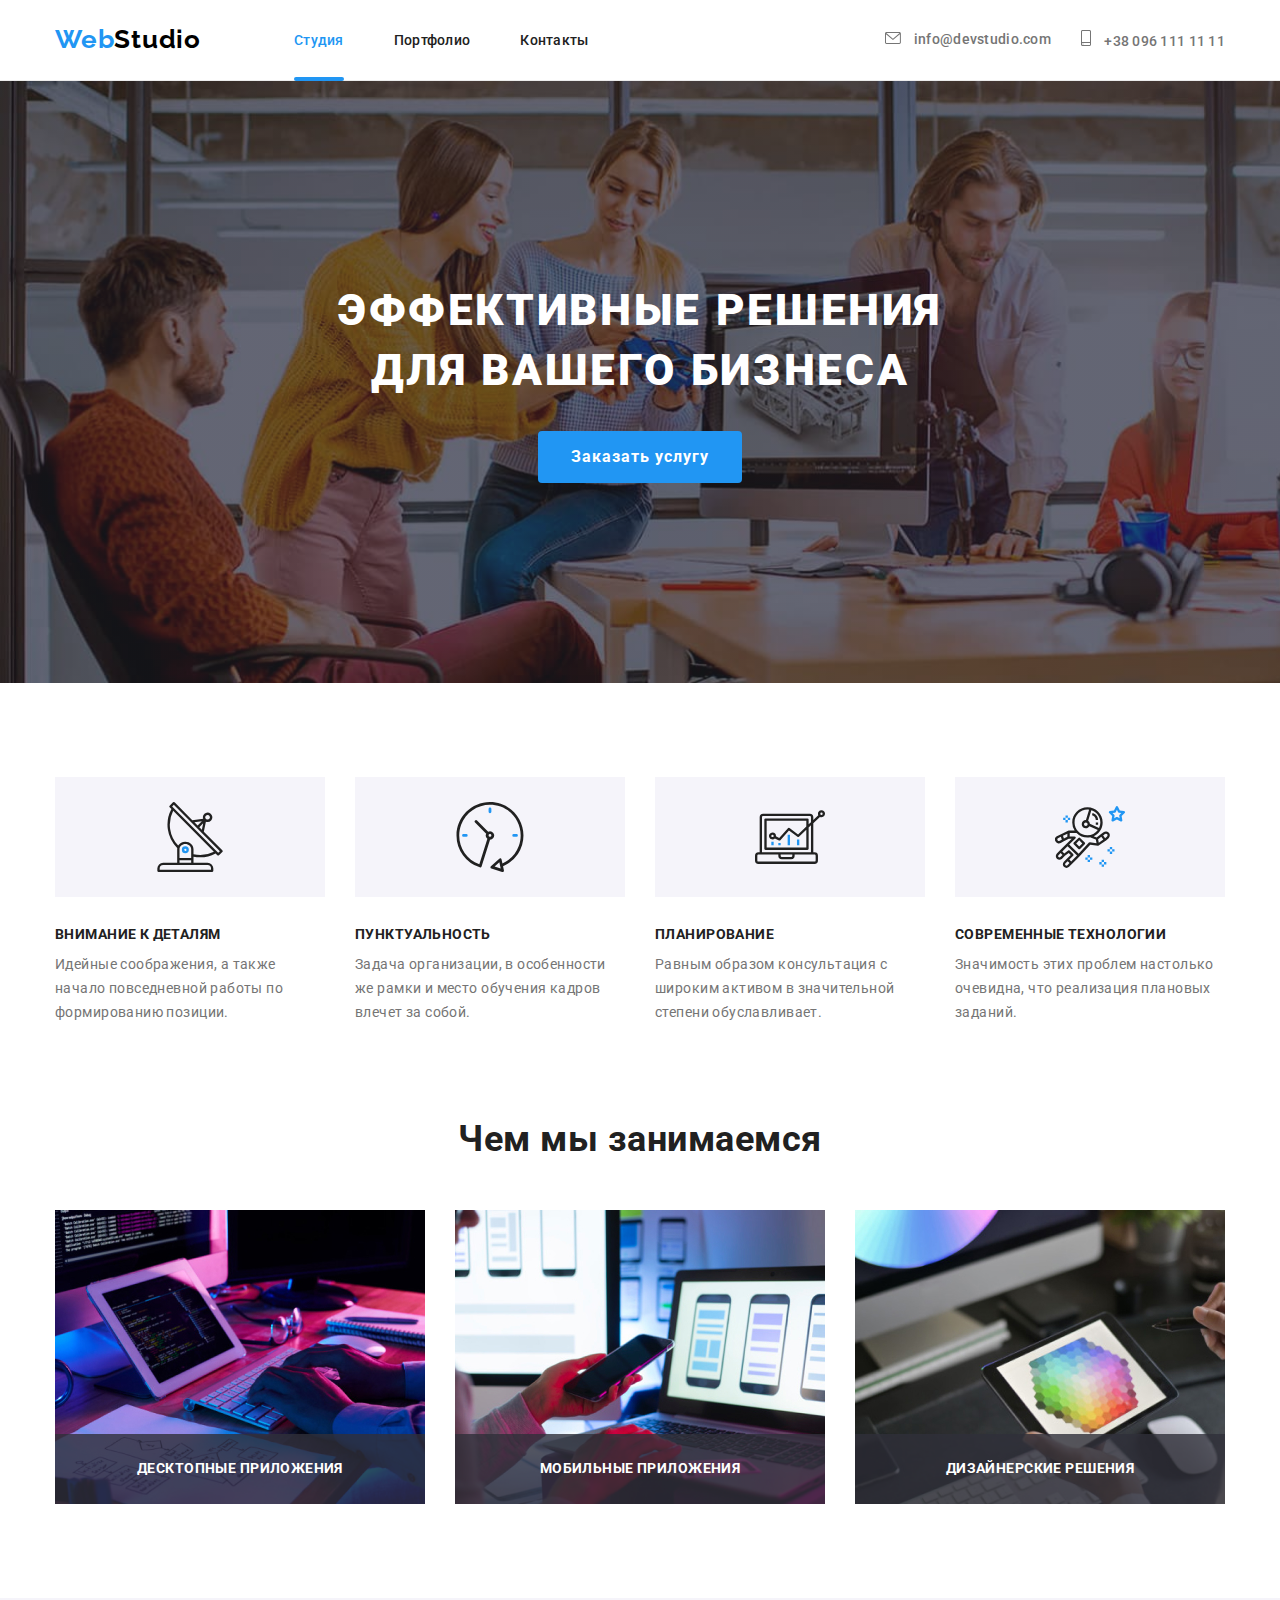
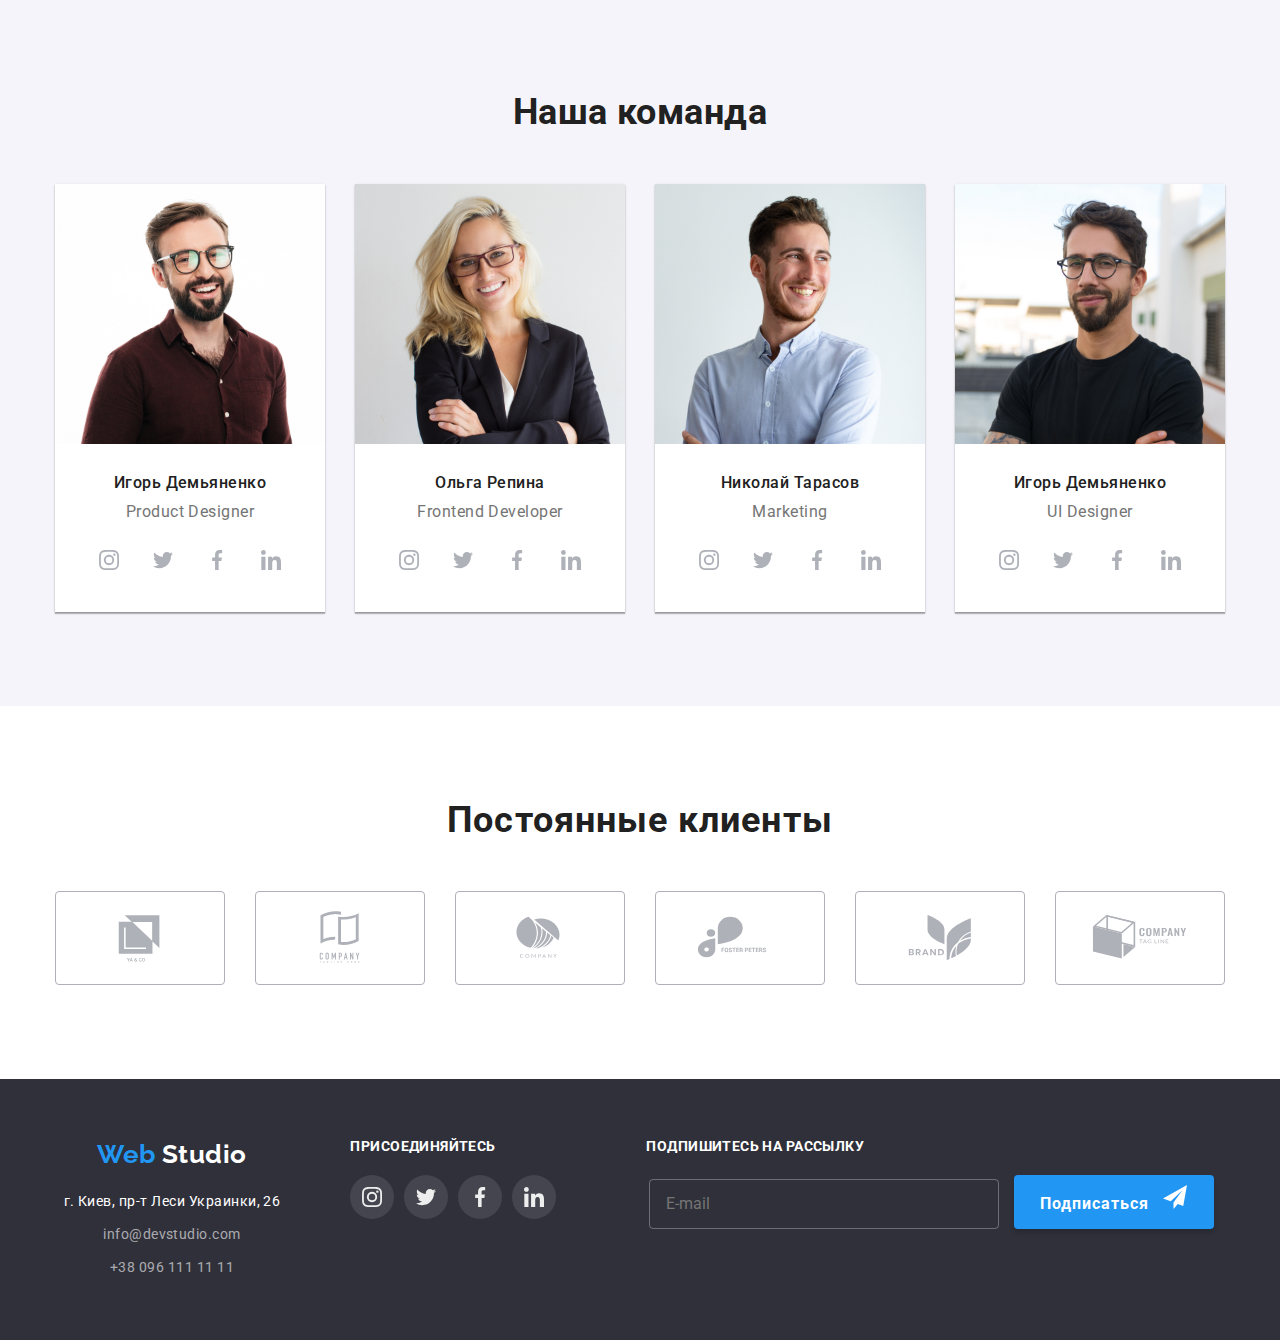
==== commit 06140507: "update" ====
--- a/index.html
+++ b/index.html
@@ -565,6 +565,7 @@
       </div>
     </footer>
 
+      <!-- Модальное окно -->
     <div class="backdrop is-hidden" data-modal>
       <div class="modal">
         <button type="button" class="modal-close" data-modal-close>
@@ -647,11 +648,12 @@
             <input
               id="modal-accord"
               type="checkbox"
-              class="input-checkbox-accord"
+              class="input-checkbox-accord "
               name="user-accord"
               value="true"
             />
             <label for="modal-accord" class="checkbox-accord">
+
               Соглашаюсь с рассылкой и принимаю
               <a class="accent-color-accord" href="">Условия договора</a>
             </label>
--- a/css/main.min.css
+++ b/css/main.min.css
@@ -1 +1 @@
-:root{--accent-color: #2196f3;--primery-text-color: #757575;--titel-text-color: #212121;--white-color: #ffffff;--main-background-color: #e5e5e5;--secondary-background-color: #f5f4fa;--footer-text-color: rgba(255, 255, 255, 0.6);--background-color-hero-footer: #2f303a;--lodo-color: #000000}.visually-hidden{position:absolute;white-space:nowrap;width:1px;height:1px;overflow:hidden;border:0;padding:0;clip:rect(0 0 0 0);-webkit-clip-path:inset(50%);clip-path:inset(50%);margin:-1px}body{color:var(--titel-text-color);font-family:Roboto,sans-serif;letter-spacing:.03em}.container{margin:0 auto;width:100%;padding-left:15px;padding-right:15px;margin-left:auto;margin-right:auto;outline:2px solid rgba(14,161,6,.862745098)}@media screen and (min-width: 480px){.container{width:480px;outline:2px solid tomato}}@media screen and (min-width: 768px){.container{width:720px;outline:2px solid teal}}@media screen and (min-width: 1200px){.container{width:1200px;outline:2px solid #ff0}}h1,h2,h3,h4,h5,h6,p{margin:0}ul{margin:0;padding-left:0}ul{list-style:none}.link{text-decoration:none;margin:0;padding:0}img{display:block;width:100%;max-width:100%;height:auto}.padding{padding-top:60px;padding-bottom:60px}@media screen and (min-width: 768px){.padding{padding-top:60px;padding-bottom:60px}}@media screen and (min-width: 1200px){.padding{padding-top:94px;padding-bottom:94px}}.header{border-bottom:1px solid #ececec}.main-nav{display:-webkit-box;display:-ms-flexbox;display:flex}.auth-nav .item{font-weight:500;letter-spacing:.02em}@media screen and (min-width: 768px){.auth-nav .item{font-size:12px;line-height:1.16px}}@media screen and (min-width: 1200px){.auth-nav .item{font-size:14px;line-height:1.14}}.site-nav .item{font-weight:500;letter-spacing:.02em}@media screen and (min-width: 768px){.site-nav .item{font-size:14px;line-height:14px;line-height:1.16}}.site-nav .link{display:block;position:relative;padding-top:32px;padding-bottom:32px;-webkit-transition:color 250ms cubic-bezier(0.4, 0, 0.2, 1);transition:color 250ms cubic-bezier(0.4, 0, 0.2, 1)}.site-nav .link{color:var(--titel-text-color)}.site-nav .link:hover,.site-nav .link:focus{color:var(--accent-color)}.site-nav .link.current{color:var(--accent-color)}.site-nav .link.current::after{content:"";position:absolute;display:block;width:100%;height:4px;background:#2196f3;border-radius:2px;bottom:-1px}@media screen and (max-width: 480px){.site-nav{display:none}}@media screen and (min-width: 480px){.site-nav{display:none}}@media screen and (min-width: 768px){.site-nav{display:-webkit-box;display:-ms-flexbox;display:flex;margin-left:10;gap:50px;margin-left:70px}}@media screen and (min-width: 1200px){.site-nav{margin-left:93px;gap:50px}}@media screen and (max-width: 480px){.auth-nav{display:none}}@media screen and (min-width: 480px){.auth-nav{display:none}}@media screen and (min-width: 768px){.auth-nav{display:-webkit-box;display:-ms-flexbox;display:flex;-webkit-box-orient:vertical;-webkit-box-direction:normal;-ms-flex-direction:column;flex-direction:column;margin-left:auto;-ms-flex-item-align:center;align-self:center;row-gap:10px}}@media screen and (min-width: 1200px){.auth-nav{display:-webkit-box;display:-ms-flexbox;display:flex;-webkit-box-orient:horizontal;-webkit-box-direction:normal;-ms-flex-direction:row;flex-direction:row;gap:30px;-webkit-box-align:center;-ms-flex-align:center;align-items:center;margin-left:auto;-ms-flex-item-align:auto;align-self:auto}}.auth-icon{margin-right:10px;fill:var(--primery-text-color);background-color:#fff;-webkit-transition:fill 250ms cubic-bezier(0.4, 0, 0.2, 1);transition:fill 250ms cubic-bezier(0.4, 0, 0.2, 1)}.auth-nav-link{-webkit-transition:color 250ms cubic-bezier(0.4, 0, 0.2, 1);transition:color 250ms cubic-bezier(0.4, 0, 0.2, 1)}.auth-nav-link{color:var(--primery-text-color)}.auth-nav-link:hover,.auth-nav-link:focus{color:var(--accent-color)}.auth-nav-link:hover .auth-icon,.auth-nav-link:focus .auth-icon{fill:var(--accent-color)}.logo{font-family:Raleway,sans-serif;font-weight:700;font-size:24px;line-height:1.16;letter-spacing:.03em;-webkit-transition:color 250ms cubic-bezier(0.4, 0, 0.2, 1);transition:color 250ms cubic-bezier(0.4, 0, 0.2, 1)}.logo{display:-webkit-box;display:-ms-flexbox;display:flex;margin:0;padding:0;-ms-flex-wrap:nowrap;flex-wrap:nowrap;color:var(--accent-color);padding-top:24px;padding-bottom:25px}@media screen and (min-width: 1200px){.logo{font-size:26px;line-height:1.19}}.logo .accent{color:var(--lodo-color);-webkit-transition:color 250ms cubic-bezier(0.4, 0, 0.2, 1);transition:color 250ms cubic-bezier(0.4, 0, 0.2, 1)}.logo .accent:hover,.logo .accent:focus{color:var(--accent-color)}.logo:hover,.logo:focus{color:var(--logo-color)}.hero{background-color:var(--background-color-hero-footer);background-image:-webkit-gradient(linear, left top, left bottom, from(rgba(47, 48, 58, 0.4)), to(rgba(47, 48, 58, 0.4))),url(../images/Img-hero.jpg);background-image:linear-gradient(rgba(47, 48, 58, 0.4), rgba(47, 48, 58, 0.4)),url(../images/Img-hero.jpg);background-size:cover;text-align:center;margin:0 auto;background-repeat:no-repeat;width:100%;padding-top:118px;padding-bottom:118px}@media screen and (min-width: 1200px){.hero{max-width:1600px;padding-top:200px;padding-bottom:200px}}.hero-title{color:var(--white-color);font-weight:900;letter-spacing:.06em;text-transform:uppercase;margin-bottom:30px;display:inline-block;font-weight:900;font-size:26px;line-height:1.61;width:100%}@media screen and (min-width: 480px){.hero-title{max-width:360px}}@media screen and (min-width: 768px){.hero-title{max-width:360px;font-size:26px}}@media screen and (min-width: 1200px){.hero-title{max-width:696px;font-size:44px;line-height:1.36}}.hero-button{color:var(--white-color);background-color:var(--accent-color);font-weight:700;font-size:16px;line-height:1.88;-webkit-box-align:center;-ms-flex-align:center;align-items:center;letter-spacing:.06em;cursor:pointer;border-radius:4px;padding:10px 32px;display:inline-block;min-width:200px;border:1px solid rgba(0,0,0,0);-webkit-transition:color 250ms cubic-bezier(0.4, 0, 0.2, 1);transition:color 250ms cubic-bezier(0.4, 0, 0.2, 1)}.container-making{display:none}@media screen and (min-width: 1200px){.container-making{display:-webkit-box;display:-ms-flexbox;display:flex;-webkit-box-pack:justify;-ms-flex-pack:justify;justify-content:space-between;padding-bottom:94px}}.text{color:var(--primery-text-color);font-size:14px;line-height:1.71}.making-top-wrap{position:relative}.making-text{position:absolute;bottom:0;top:88%;left:50%;width:370px;height:70px;-webkit-transform:translate(-50%, -50%);transform:translate(-50%, -50%);padding-top:27px;text-align:center;font-weight:700;font-size:14px;line-height:1.14;letter-spacing:.03em;text-transform:uppercase;color:#fff;background-color:rgba(47,48,58,.8)}.making-title{display:none}@media screen and (min-width: 1200px){.making-title{display:-webkit-box;display:-ms-flexbox;display:flex;font-weight:700;font-size:36px;line-height:1.16;-webkit-box-pack:center;-ms-flex-pack:center;justify-content:center;margin-bottom:50px}}.benefits-conteiner{display:-webkit-box;display:-ms-flexbox;display:flex;-ms-flex-wrap:wrap;flex-wrap:wrap;gap:30px}.benefits-title{margin-bottom:10px}.sectio-icon-benefits{display:-webkit-box;display:-ms-flexbox;display:flex;-webkit-box-align:center;-ms-flex-align:center;align-items:center;-webkit-box-pack:center;-ms-flex-pack:center;justify-content:center;padding-top:25px;padding-bottom:25px;background-color:#f5f4fa;margin-bottom:30px}@media screen and (min-width: 480px){.benefits-item{width:100%}}@media screen and (min-width: 768px){.benefits-item{-ms-flex-preferred-size:calc((100% - 30px)/2);flex-basis:calc((100% - 30px)/2)}}@media screen and (min-width: 1200px){.benefits-item{-ms-flex-preferred-size:calc((100% - 90px)/4);flex-basis:calc((100% - 90px)/4)}}.conteiner-team{display:-webkit-box;display:-ms-flexbox;display:flex;-ms-flex-wrap:wrap;flex-wrap:wrap;gap:30px}.team-title{font-weight:700;font-size:36px;line-height:1.16;text-align:center;margin-bottom:50px}.team-link{-webkit-box-shadow:0px 1px 3px rgba(0,0,0,.12),0px 1px 1px rgba(0,0,0,.14),0px 2px 1px rgba(0,0,0,.2);box-shadow:0px 1px 3px rgba(0,0,0,.12),0px 1px 1px rgba(0,0,0,.14),0px 2px 1px rgba(0,0,0,.2)}@media screen and (min-width: 480px){.team-link{width:100%}}@media screen and (min-width: 768px){.team-link{-ms-flex-preferred-size:calc((100% - 30px)/2);flex-basis:calc((100% - 30px)/2)}}@media screen and (min-width: 1200px){.team-link{-ms-flex-preferred-size:calc((100% - 90px)/4);flex-basis:calc((100% - 90px)/4)}}.section-team{background-color:var(--secondary-background-color)}.section-team .team-link{background-color:#fff}.personal-title,.personal-text{font-weight:500;font-size:16px;line-height:1.18;text-align:center}.personal-text{color:var(--primery-text-color);font-weight:400;margin-top:10px;margin-bottom:16px}.team-item{padding-top:30px;padding-bottom:30px}.personal-soc{display:-webkit-box;display:-ms-flexbox;display:flex;-webkit-box-pack:center;-ms-flex-pack:center;justify-content:center;background-size:100%;gap:10px}.personal-soc-link{width:44px;height:44px;border-radius:50%;display:-webkit-box;display:-ms-flexbox;display:flex;-webkit-box-pack:center;-ms-flex-pack:center;justify-content:center;-webkit-box-align:center;-ms-flex-align:center;align-items:center;-webkit-transition:background-color 250ms cubic-bezier(0.4, 0, 0.2, 1);transition:background-color 250ms cubic-bezier(0.4, 0, 0.2, 1)}.icon-soc{fill:#afb1b8;-webkit-transition:fill 250ms cubic-bezier(0.4, 0, 0.2, 1);transition:fill 250ms cubic-bezier(0.4, 0, 0.2, 1)}.personal-soc-link:hover,.personal-soc-link:focus{background-color:var(--accent-color)}.personal-soc-link:hover .icon-soc,.personal-soc-link:focus .icon-soc{fill:var(--white-color)}.container-customer{display:-webkit-box;display:-ms-flexbox;display:flex;-ms-flex-wrap:wrap;flex-wrap:wrap;gap:30px;-ms-flex-pack:distribute;justify-content:space-around}@media screen and (min-width: 480px){.customer-case{-ms-flex-preferred-size:calc((100% - 30px)/2);flex-basis:calc((100% - 30px)/2)}}@media screen and (min-width: 768px){.customer-case{-ms-flex-preferred-size:calc((100% - 60px)/3);flex-basis:calc((100% - 60px)/3)}}@media screen and (min-width: 1200px){.customer-case{-ms-flex-preferred-size:calc((100% - 150px)/6);flex-basis:calc((100% - 150px)/6)}}.customer-title{font-weight:700;font-size:36px;line-height:1.16;text-align:center;letter-spacing:.03em;color:var(--titel-text-color);margin-bottom:50px}.customer-link{min-width:140px;min-height:92px;padding-top:16px;padding-bottom:16px;display:-webkit-box;display:-ms-flexbox;display:flex;-ms-flex-pack:distribute;justify-content:space-around;-webkit-box-align:center;-ms-flex-align:center;align-items:center;border:1px solid #afb1b8;border-radius:4px;fill:#afb1b8;-webkit-transition:border-color 250ms cubic-bezier(0.4, 0, 0.2, 1);transition:border-color 250ms cubic-bezier(0.4, 0, 0.2, 1)}.icon-customer{-webkit-transition:fill 250ms cubic-bezier(0.4, 0, 0.2, 1);transition:fill 250ms cubic-bezier(0.4, 0, 0.2, 1)}.customer-link:hover,.customer-link:focus{border-color:#2196f3}.customer-link:hover .icon-customer,.customer-link:focus .icon-customer{fill:#2196f3}.mobil__menu-open{margin-left:auto;background-color:rgba(0,0,0,0);border:rgba(0,0,0,0)}@media screen and (max-width: 480px){.mobil__menu-open{position:relative}}@media screen and (min-width: 480px){.mobil__menu-open{position:relative}}@media screen and (min-width: 768px){.mobil__menu-open{display:none}}@media screen and (min-width: 1200px){.mobil__menu-open{display:none}}.icon__mobil-menu:hover,.icon__mobil-menu:focus{fill:var(--accent-color)}.mobil__menu{position:fixed;background-color:#fff;top:0;left:0;width:100%;height:100%;z-index:1;-webkit-box-orient:vertical;-webkit-box-direction:normal;-ms-flex-direction:column;flex-direction:column;padding:0 25px 48px}.mobil__menu>.container{height:100%;display:-webkit-box;display:-ms-flexbox;display:flex;-webkit-box-orient:vertical;-webkit-box-direction:normal;-ms-flex-direction:column;flex-direction:column;-webkit-box-pack:justify;-ms-flex-pack:justify;justify-content:space-between}.mobil__menu-close{display:block;margin-left:auto;background-color:rgba(0,0,0,0);border:rgba(0,0,0,0);padding-top:10px}.mobil__nav-link{font-weight:500;font-size:40px;line-height:1.17;letter-spacing:.02em;color:#212121}.mobil__nav-link:hover,.mobil__nav-link:focus{color:var(--accent-color)}.mobil__nav-item+.mobil__nav-item{margin-top:32px}.mobil__menu-auth-item+.mobil__menu-auth-item{margin-top:32px}.mobil__menu-tel-link{font-weight:500;font-size:34px;line-height:1.17;letter-spacing:.02em;color:#2196f3}.mobil__menu-mail-link{font-weight:500;font-size:24px;line-height:1.16;letter-spacing:.02em;color:#757575}.mobil__menu-auth-nav{margin-top:auto;margin-bottom:64px}.menu__socials{display:-webkit-box;display:-ms-flexbox;display:flex;-ms-flex-wrap:wrap;flex-wrap:wrap}.menu__socials{position:relative;padding-bottom:48px}.menu__socials-item:not(:last-child):after{content:"";height:22px;border:1px solid rgba(33,33,33,.2);margin-left:10px;margin-right:10px}.menu__socials-link{font-weight:500;font-size:18px;line-height:1.22;letter-spacing:.02em;color:#2196f3}.footer{background-color:var(--background-color-hero-footer)}.footer__container{-webkit-box-orient:vertical;-webkit-box-direction:normal;-ms-flex-direction:column;flex-direction:column;display:-webkit-box;display:-ms-flexbox;display:flex;outline:2px solid rgba(14,161,6,.862745098);-webkit-box-pack:center;-ms-flex-pack:center;justify-content:center;text-align:center;padding-top:60px;padding-bottom:60px}@media screen and (min-width: 480px){.footer__container{-webkit-box-orient:vertical;-webkit-box-direction:normal;-ms-flex-direction:column;flex-direction:column}}@media screen and (min-width: 768px){.footer__container{-webkit-box-orient:horizontal;-webkit-box-direction:normal;-ms-flex-direction:row;flex-direction:row;-ms-flex-wrap:wrap;flex-wrap:wrap}}@media screen and (min-width: 1200px){.footer__container{-webkit-box-orient:horizontal;-webkit-box-direction:normal;-ms-flex-direction:row;flex-direction:row;margin-bottom:0}}.navigation__container{margin-bottom:60px;outline:2px solid rgba(14,161,6,.862745098);-webkit-box-pack:center;-ms-flex-pack:center;justify-content:center}@media screen and (min-width: 768px){.navigation__container{margin-right:165px}}@media screen and (min-width: 1200px){.navigation__container{margin-right:0;margin-bottom:0}}.footer__logo{color:var(--accent-color);font-family:Raleway,sans-serif;margin-bottom:20px;-webkit-transition:color 250ms cubic-bezier(0.4, 0, 0.2, 1);transition:color 250ms cubic-bezier(0.4, 0, 0.2, 1);font-weight:700;font-size:26px;line-height:1.19}.footer__logo:hover,.footer__logo:focus{color:var(--white-color)}.footer__logo .accent{-webkit-transition:color 250ms cubic-bezier(0.4, 0, 0.2, 1);transition:color 250ms cubic-bezier(0.4, 0, 0.2, 1);color:var(--white-color)}.footer__logo .accent:hover,.footer__logo .accent:focus{color:var(--accent-color)}.navigation__address{color:#fff;font-weight:400;font-size:14px;line-height:1.71;font-style:normal;margin-top:20px;margin-bottom:9px;display:inline-block}.navigation__link{color:var(--footer-text-color);font-size:14px;line-height:1.71;font-style:normal;display:inline-block;-webkit-transition:color 250ms cubic-bezier(0.4, 0, 0.2, 1);transition:color 250ms cubic-bezier(0.4, 0, 0.2, 1)}.navigation__link:hover,.navigation__link:focus{color:var(--accent-color)}.navigation__item:not(:last-child){margin-bottom:9px}.soc__title{font-weight:700;font-size:14px;line-height:1.14;letter-spacing:.03em;text-transform:uppercase;color:#fff;margin-bottom:20px}.soc__wrap{display:-webkit-box;display:-ms-flexbox;display:flex;gap:10px}.soc__link{display:-webkit-box;display:-ms-flexbox;display:flex;width:44px;height:44px;border-radius:50%;-webkit-box-pack:center;-ms-flex-pack:center;justify-content:center;-webkit-box-align:center;-ms-flex-align:center;align-items:center;fill:#eee;background:rgba(255,255,255,.1);-webkit-transition:background-color 250ms cubic-bezier(0.4, 0, 0.2, 1);transition:background-color 250ms cubic-bezier(0.4, 0, 0.2, 1)}.soc__link:hover,.soc__link:focus{background-color:#2196f3}.soc__conteinet{display:-webkit-box;display:-ms-flexbox;display:flex;-webkit-box-orient:vertical;-webkit-box-direction:normal;-ms-flex-direction:column;flex-direction:column;-webkit-box-align:center;-ms-flex-align:center;align-items:center;margin-bottom:60px}@media screen and (min-width: 480px){.soc__conteinet{-webkit-box-align:center;-ms-flex-align:center;align-items:center}}@media screen and (min-width: 768px){.soc__conteinet{-webkit-box-align:start;-ms-flex-align:start;align-items:flex-start}}@media screen and (min-width: 1200px){.soc__conteinet{max-width:206px;margin-left:70px}}.footer-subs{display:-webkit-box;display:-ms-flexbox;display:flex;-webkit-box-orient:vertical;-webkit-box-direction:normal;-ms-flex-direction:column;flex-direction:column}@media screen and (min-width: 1200px){.footer-subs{width:570px;min-height:86px;margin-left:90px;margin-bottom:0}}@media screen and (min-width: 1200px){.footer-subs-form{-webkit-box-orient:vertical;-webkit-box-direction:normal;-ms-flex-direction:column;flex-direction:column;-webkit-box-align:center;-ms-flex-align:center;align-items:center;text-align:center;-webkit-box-align:baseline;-ms-flex-align:baseline;align-items:baseline}}.footer-form-input{width:90%;height:50px;background-color:rgba(0,0,0,0);border:1px solid rgba(255,255,255,.3);border-radius:4px;color:var(--white-color);padding-left:16px;margin-bottom:20px}@media screen and (min-width: 1200px){.footer-form-input{width:100%;width:350px;height:50px;margin-right:10px;margin-bottom:0}}.button-subs-footer{color:var(--white-color);background-color:var(--accent-color);font-weight:700;font-size:16px;line-height:1.88;letter-spacing:.06em;cursor:pointer;-webkit-box-shadow:0px 4px 4px rgba(0,0,0,.15);box-shadow:0px 4px 4px rgba(0,0,0,.15);border-radius:4px;padding-top:10px;padding-bottom:10px;min-width:200px;border:#2196f3;-webkit-box-pack:center;-ms-flex-pack:center;justify-content:center}.icon-subs-footer{margin-left:10px}@media screen and (min-width: 1200px){.soc__title{display:-webkit-box;display:-ms-flexbox;display:flex;-ms-flex-line-pack:start;align-content:flex-start;-webkit-box-pack:start;-ms-flex-pack:start;justify-content:start}}.backdrop{position:fixed;top:0;width:100%;height:100%;background-color:rgba(0,0,0,.2);-webkit-transition:opacity 250ms cubic-bezier(0.4, 0, 0.2, 1),visibility 250ms;transition:opacity 250ms cubic-bezier(0.4, 0, 0.2, 1),visibility 250ms;background-color:rgba(0,0,0,.2)}.modal{position:absolute;width:528px;height:581px;top:50%;left:50%;-webkit-transform:translate(-50%, -50%) scale(1);transform:translate(-50%, -50%) scale(1);background-color:#fff;border-radius:4px;-webkit-box-shadow:0px 1px 3px rgba(0,0,0,.12),0px 1px 1px rgba(0,0,0,.14),0px 2px 1px rgba(0,0,0,.2);box-shadow:0px 1px 3px rgba(0,0,0,.12),0px 1px 1px rgba(0,0,0,.14),0px 2px 1px rgba(0,0,0,.2);-webkit-transition:-webkit-transform 250ms cubic-bezier(0.4, 0, 0.2, 1);transition:-webkit-transform 250ms cubic-bezier(0.4, 0, 0.2, 1);transition:transform 250ms cubic-bezier(0.4, 0, 0.2, 1);transition:transform 250ms cubic-bezier(0.4, 0, 0.2, 1), -webkit-transform 250ms cubic-bezier(0.4, 0, 0.2, 1);padding:40px}.backdrop.is-hidden .modal{-webkit-transform:translate(-50%, 50%) scale(0);transform:translate(-50%, 50%) scale(0)}.modal-close{position:absolute;right:8px;top:8px;width:30px;height:30px;border:1px solid rgba(0,0,0,.1);border-radius:50%;background-color:rgba(0,0,0,0)}.is-hidden{opacity:0;visibility:hidden;pointer-events:none}textarea{resize:none}.modal-close:hover{fill:#2196f3;-webkit-transition:border-color 250ms cubic-bezier(0.4, 0, 0.2, 1);transition:border-color 250ms cubic-bezier(0.4, 0, 0.2, 1);cursor:pointer}.modal-title{font-weight:700;font-size:20px;line-height:1.15;text-align:center;letter-spacing:.03em;margin-bottom:12px;display:block}.modal-form{font-weight:400;font-size:12px;line-height:1.1;letter-spacing:.01em;color:#757575;display:block;margin-bottom:10px}.modal-form-input{display:block;width:100%;height:40px;border:1px solid rgba(33,33,33,.2);border-radius:4px;padding-left:42px;font-weight:400;font-size:12px;line-height:1.6px;color:#757575;letter-spacing:.01em;-webkit-transition:border-color 250ms cubic-bezier(0.4, 0, 0.2, 1);transition:border-color 250ms cubic-bezier(0.4, 0, 0.2, 1);cursor:pointer}.modal-form-input:focus{outline:rgba(0,0,0,0);border-color:var(--accent-color)}.modal-comment:focus{outline:rgba(0,0,0,0);border-color:var(--accent-color)}.input-wrap{position:relative;-webkit-transition:border-color 250ms cubic-bezier(0.4, 0, 0.2, 1);transition:border-color 250ms cubic-bezier(0.4, 0, 0.2, 1)}.icon-modal{position:absolute;top:50%;left:12px;-webkit-transform:translateY(-50%);transform:translateY(-50%)}.modal-form-input:focus+.icon-modal{fill:var(--accent-color)}textarea::-webkit-input-placeholder{display:block;font-weight:400;font-size:12px;line-height:1.6px;letter-spacing:.01em;color:rgba(117,117,117,.5);padding-top:6px}textarea::-moz-placeholder{display:block;font-weight:400;font-size:12px;line-height:1.6px;letter-spacing:.01em;color:rgba(117,117,117,.5);padding-top:6px}textarea:-ms-input-placeholder{display:block;font-weight:400;font-size:12px;line-height:1.6px;letter-spacing:.01em;color:rgba(117,117,117,.5);padding-top:6px}textarea::-ms-input-placeholder{display:block;font-weight:400;font-size:12px;line-height:1.6px;letter-spacing:.01em;color:rgba(117,117,117,.5);padding-top:6px}textarea::placeholder{display:block;font-weight:400;font-size:12px;line-height:1.6px;letter-spacing:.01em;color:rgba(117,117,117,.5);padding-top:6px}.modal-comment{width:100%;height:120px;border:1px solid rgba(33,33,33,.2);border-radius:4px;padding:12px 16px}.label-chekbox{display:-webkit-box;display:-ms-flexbox;display:flex;-webkit-box-align:center;-ms-flex-align:center;align-items:center;-webkit-box-pack:center;-ms-flex-pack:center;justify-content:center;font-weight:400;font-size:14px;line-height:1.71px;letter-spacing:.03em;color:#757575;margin-top:20px;margin-bottom:30px}.accent-color-accord{color:#2196f3;margin-left:1.8px}.checkbox-accord{font-weight:400;font-size:14px;line-height:1.71px;letter-spacing:.03em;color:#757575;display:-webkit-box;display:-ms-flexbox;display:flex;-webkit-box-align:center;-ms-flex-align:center;align-items:center;-ms-flex-wrap:nowrap;flex-wrap:nowrap;-ms-flex-line-pack:center;align-content:center;-webkit-box-pack:center;-ms-flex-pack:center;justify-content:center;-webkit-transition:color 250ms cubic-bezier(0.4, 0, 0.2, 1);transition:color 250ms cubic-bezier(0.4, 0, 0.2, 1);margin-bottom:30px}.checkbox-accord::before{content:"";width:15px;height:15px;border:2px solid #212121;border-radius:3px;margin-right:7px}.input-checkbox-accord:checked+.checkbox-accord::before{background-color:#2196f3;border-color:var(--accent-color);background-image:url(../images/icon\ check.svg);background-repeat:no-repeat;background-size:contain;background-origin:border-box;-webkit-transition:color 250ms cubic-bezier(0.4, 0, 0.2, 1);transition:color 250ms cubic-bezier(0.4, 0, 0.2, 1)}.input-checkbox-accord{-webkit-appearance:none;-moz-appearance:none;appearance:none}.modal-go-button{color:var(--white-color);background-color:var(--accent-color);font-weight:700;font-size:16px;line-height:1.88;-webkit-box-align:center;-ms-flex-align:center;align-items:center;letter-spacing:.06em;cursor:pointer;border-radius:4px;padding:10px 55px;display:block;min-width:200px;border:1px solid rgba(0,0,0,0);-webkit-transition:color 250ms cubic-bezier(0.4, 0, 0.2, 1);transition:color 250ms cubic-bezier(0.4, 0, 0.2, 1);-webkit-box-shadow:0px 1px 3px rgba(0,0,0,.12),0px 1px 1px rgba(0,0,0,.14),0px 2px 1px rgba(0,0,0,.2);box-shadow:0px 1px 3px rgba(0,0,0,.12),0px 1px 1px rgba(0,0,0,.14),0px 2px 1px rgba(0,0,0,.2)}.container-modal-btn{display:-webkit-box;display:-ms-flexbox;display:flex;-webkit-box-align:center;-ms-flex-align:center;align-items:center;-ms-flex-wrap:nowrap;flex-wrap:nowrap;-ms-flex-line-pack:center;align-content:center;-webkit-box-pack:center;-ms-flex-pack:center;justify-content:center}.modal-form-label{display:block;margin-bottom:5px}@media screen and (max-width: 479px){.backdrop{padding:93px 15px}}.filter__button{font-family:"Roboto";font-weight:500;font-size:16px;line-height:1.62;letter-spacing:.03em;text-align:center;background-color:var(--secondary-background-color);color:var(--titel-text-color);padding:6px 22px;cursor:pointer;display:inline-block;border:1px solid rgba(0,0,0,0);border-radius:4px;-webkit-transition:color 250ms cubic-bezier(0.4, 0, 0.2, 1),background-color 250ms cubic-bezier(0.4, 0, 0.2, 1),-webkit-box-shadow 250ms cubic-bezier(0.4, 0, 0.2, 1);transition:color 250ms cubic-bezier(0.4, 0, 0.2, 1),background-color 250ms cubic-bezier(0.4, 0, 0.2, 1),-webkit-box-shadow 250ms cubic-bezier(0.4, 0, 0.2, 1);transition:color 250ms cubic-bezier(0.4, 0, 0.2, 1),background-color 250ms cubic-bezier(0.4, 0, 0.2, 1),box-shadow 250ms cubic-bezier(0.4, 0, 0.2, 1);transition:color 250ms cubic-bezier(0.4, 0, 0.2, 1),background-color 250ms cubic-bezier(0.4, 0, 0.2, 1),box-shadow 250ms cubic-bezier(0.4, 0, 0.2, 1),-webkit-box-shadow 250ms cubic-bezier(0.4, 0, 0.2, 1)}.filter__button:hover,.filter__button:focus{background-color:var(--accent-color);color:var(--white-color);-webkit-box-shadow:0px 3px 1px rgba(0,0,0,.1),0px 1px 2px rgba(0,0,0,.08),0px 2px 2px rgba(0,0,0,.12);box-shadow:0px 3px 1px rgba(0,0,0,.1),0px 1px 2px rgba(0,0,0,.08),0px 2px 2px rgba(0,0,0,.12)}.filter{display:-webkit-box;display:-ms-flexbox;display:flex;-webkit-box-pack:center;-ms-flex-pack:center;justify-content:center;-ms-flex-wrap:wrap;flex-wrap:wrap;row-gap:15px;-webkit-column-gap:8px;-moz-column-gap:8px;column-gap:8px}@media screen and (min-width: 480px){.filter__item{-ms-flex-wrap:wrap;flex-wrap:wrap;row-gap:20px;-webkit-column-gap:30px;-moz-column-gap:30px;column-gap:30px}}@media screen and (min-width: 768px){.filter__item{-webkit-box-pack:center;-ms-flex-pack:center;justify-content:center;-webkit-box-align:center;-ms-flex-align:center;align-items:center;padding-top:60px;padding-bottom:30px}}@media screen and (min-width: 1200px){.filter__item{-webkit-box-pack:center;-ms-flex-pack:center;justify-content:center;-webkit-box-align:center;-ms-flex-align:center;align-items:center;padding-top:94px;padding-bottom:50px}}.card{display:-webkit-box;display:-ms-flexbox;display:flex;-ms-flex-wrap:wrap;flex-wrap:wrap;gap:30px;-webkit-box-pack:center;-ms-flex-pack:center;justify-content:center;padding-top:0}.card__link{display:inline-block;-webkit-transition:-webkit-box-shadow 250ms cubic-bezier(0.4, 0, 0.2, 1);transition:-webkit-box-shadow 250ms cubic-bezier(0.4, 0, 0.2, 1);transition:box-shadow 250ms cubic-bezier(0.4, 0, 0.2, 1);transition:box-shadow 250ms cubic-bezier(0.4, 0, 0.2, 1), -webkit-box-shadow 250ms cubic-bezier(0.4, 0, 0.2, 1)}.card__link:hover,.card__link:focus{-webkit-box-shadow:0px 1px 1px rgba(0,0,0,.12),0px 4px 4px rgba(0,0,0,.06),1px 4px 6px rgba(0,0,0,.16);box-shadow:0px 1px 1px rgba(0,0,0,.12),0px 4px 4px rgba(0,0,0,.06),1px 4px 6px rgba(0,0,0,.16)}@media screen and (min-width: 480px){.card__info{display:-webkit-box;display:-ms-flexbox;display:flex;-webkit-box-pack:center;-ms-flex-pack:center;justify-content:center;-webkit-box-align:center;-ms-flex-align:center;align-items:center;margin-top:40px}}@media screen and (min-width: 768px){.card__info{-ms-flex-preferred-size:calc((100% - 30px)/2);flex-basis:calc((100% - 30px)/2)}}@media screen and (min-width: 1200px){.card__info{-ms-flex-preferred-size:calc((100% - 60px)/3);flex-basis:calc((100% - 60px)/3)}}.card__item{position:relative;overflow:hidden}.card__text{position:absolute;top:0;left:0;height:100%;-webkit-transform:translateY(100%);transform:translateY(100%);font-weight:400;font-size:18px;line-height:1.56;letter-spacing:.03em;padding:63px 24px;-webkit-transition:-webkit-transform 250ms cubic-bezier(0.4, 0, 0.2, 1);transition:-webkit-transform 250ms cubic-bezier(0.4, 0, 0.2, 1);transition:transform 250ms cubic-bezier(0.4, 0, 0.2, 1);transition:transform 250ms cubic-bezier(0.4, 0, 0.2, 1), -webkit-transform 250ms cubic-bezier(0.4, 0, 0.2, 1);background-color:rgba(33,150,243,.9);color:#fff}.card__info:hover .card__text,.card__info:focus .card__text{-webkit-transform:translateY(0);transform:translateY(0)}.header__conteiner{padding:20px 24px;background:#fff;border:1px solid #eee;border-top:0}.header__title{font-weight:700;font-size:18px;line-height:2;letter-spacing:.06em;color:var(--titel-text-color)}.header__text{font-size:16px;line-height:1.87;color:var(--primery-text-color);margin-top:4px}/*# sourceMappingURL=main.min.css.map */+:root{--accent-color: #2196f3;--primery-text-color: #757575;--titel-text-color: #212121;--white-color: #ffffff;--main-background-color: #e5e5e5;--secondary-background-color: #f5f4fa;--footer-text-color: rgba(255, 255, 255, 0.6);--background-color-hero-footer: #2f303a;--lodo-color: #000000;--secondary-text-color: #ffffff;--primary-background-color: #ffffff;--secondary-font-weight: 700;--secondaty-font-size: 16px;--main-transition: 250ms cubic-bezier(0.4, 0, 0.2, 1);--bg-gradient: linear-gradient( to right, rgba(47, 48, 58, 0.4), rgba(47, 48, 58, 0.4) )}.visually-hidden{position:absolute;white-space:nowrap;width:1px;height:1px;overflow:hidden;border:0;padding:0;clip:rect(0 0 0 0);-webkit-clip-path:inset(50%);clip-path:inset(50%);margin:-1px}body{color:var(--titel-text-color);font-family:Roboto,sans-serif;letter-spacing:.03em}.container{margin:0 auto;width:100%;padding-left:15px;padding-right:15px;margin-left:auto;margin-right:auto}@media screen and (min-width: 480px){.container{width:480px}}@media screen and (min-width: 768px){.container{width:720px}}@media screen and (min-width: 1200px){.container{width:1200px}}h1,h2,h3,h4,h5,h6,p{margin:0}ul{margin:0;padding-left:0}ul{list-style:none}.link{text-decoration:none;margin:0;padding:0}img{display:block;width:100%;max-width:100%;height:auto}.padding{padding-top:60px;padding-bottom:60px}@media screen and (min-width: 768px){.padding{padding-top:60px;padding-bottom:60px}}@media screen and (min-width: 1200px){.padding{padding-top:94px;padding-bottom:94px}}.header{border-bottom:1px solid #ececec}.main-nav{display:-webkit-box;display:-ms-flexbox;display:flex}.auth-nav .item{font-weight:500;letter-spacing:.02em}@media screen and (min-width: 768px){.auth-nav .item{font-size:12px;line-height:1.16px}}@media screen and (min-width: 1200px){.auth-nav .item{font-size:14px;line-height:1.14}}.site-nav .item{font-weight:500;letter-spacing:.02em}@media screen and (min-width: 768px){.site-nav .item{font-size:14px;line-height:14px;line-height:1.16}}.site-nav .link{display:block;position:relative;padding-top:32px;padding-bottom:32px;-webkit-transition:color 250ms cubic-bezier(0.4, 0, 0.2, 1);transition:color 250ms cubic-bezier(0.4, 0, 0.2, 1)}.site-nav .link{color:var(--titel-text-color)}.site-nav .link:hover,.site-nav .link:focus{color:var(--accent-color)}.site-nav .link.current{color:var(--accent-color)}.site-nav .link.current::after{content:"";position:absolute;display:block;width:100%;height:4px;background:#2196f3;border-radius:2px;bottom:-1px}@media screen and (max-width: 480px){.site-nav{display:none}}@media screen and (min-width: 480px){.site-nav{display:none}}@media screen and (min-width: 768px){.site-nav{display:-webkit-box;display:-ms-flexbox;display:flex;margin-left:10;gap:50px;margin-left:70px}}@media screen and (min-width: 1200px){.site-nav{margin-left:93px;gap:50px}}@media screen and (max-width: 480px){.auth-nav{display:none}}@media screen and (min-width: 480px){.auth-nav{display:none}}@media screen and (min-width: 768px){.auth-nav{display:-webkit-box;display:-ms-flexbox;display:flex;-webkit-box-orient:vertical;-webkit-box-direction:normal;-ms-flex-direction:column;flex-direction:column;margin-left:auto;-ms-flex-item-align:center;align-self:center;row-gap:10px}}@media screen and (min-width: 1200px){.auth-nav{display:-webkit-box;display:-ms-flexbox;display:flex;-webkit-box-orient:horizontal;-webkit-box-direction:normal;-ms-flex-direction:row;flex-direction:row;gap:30px;-webkit-box-align:center;-ms-flex-align:center;align-items:center;margin-left:auto;-ms-flex-item-align:auto;align-self:auto}}.auth-icon{margin-right:10px;fill:var(--primery-text-color);background-color:#fff;-webkit-transition:fill 250ms cubic-bezier(0.4, 0, 0.2, 1);transition:fill 250ms cubic-bezier(0.4, 0, 0.2, 1)}.auth-nav-link{-webkit-transition:color 250ms cubic-bezier(0.4, 0, 0.2, 1);transition:color 250ms cubic-bezier(0.4, 0, 0.2, 1)}.auth-nav-link{color:var(--primery-text-color)}.auth-nav-link:hover,.auth-nav-link:focus{color:var(--accent-color)}.auth-nav-link:hover .auth-icon,.auth-nav-link:focus .auth-icon{fill:var(--accent-color)}.logo{font-family:Raleway,sans-serif;font-weight:700;font-size:24px;line-height:1.16;letter-spacing:.03em;-webkit-transition:color 250ms cubic-bezier(0.4, 0, 0.2, 1);transition:color 250ms cubic-bezier(0.4, 0, 0.2, 1)}.logo{display:-webkit-box;display:-ms-flexbox;display:flex;margin:0;padding:0;-ms-flex-wrap:nowrap;flex-wrap:nowrap;color:var(--accent-color);padding-top:24px;padding-bottom:25px}@media screen and (min-width: 1200px){.logo{font-size:26px;line-height:1.19}}.logo .accent{color:var(--lodo-color);-webkit-transition:color 250ms cubic-bezier(0.4, 0, 0.2, 1);transition:color 250ms cubic-bezier(0.4, 0, 0.2, 1)}.logo .accent:hover,.logo .accent:focus{color:var(--accent-color)}.logo:hover,.logo:focus{color:var(--logo-color)}.hero{background-color:var(--background-color-hero-footer);background-image:var(--bg-gradient),url(../images/header_mobile-img-min.jpg);background-size:cover;text-align:center;margin:0 auto;background-repeat:no-repeat;width:100%;padding-top:118px;padding-bottom:118px}@media(min-device-pixel-ratio: 2),(-webkit-min-device-pixel-ratio: 2),(min-resolution: 192dpi),(min-resolution: 2dppx){.hero{background-image:var(--bg-gradient),url(../images/hero-mob-2x-min.jpg)}}@media screen and (min-width: 768px){.hero{background-image:var(--bg-gradient),url(../images/header_tablet-img-min.jpg)}}@media screen and (min-width: 768px)and (min-device-pixel-ratio: 2),screen and (min-width: 768px)and (-webkit-min-device-pixel-ratio: 2),screen and (min-width: 768px)and (min-resolution: 192dpi),screen and (min-width: 768px)and (min-resolution: 2dppx){.hero{background-image:var(--bg-gradient),url(../images/hero-tabl-2x-min.jpg)}}@media screen and (min-width: 1200px){.hero{max-width:1600px;padding-top:200px;padding-bottom:200px;background-image:var(--bg-gradient),url(../images/Img-hero.jpg)}}@media screen and (min-width: 1200px)and (min-device-pixel-ratio: 2),screen and (min-width: 1200px)and (-webkit-min-device-pixel-ratio: 2),screen and (min-width: 1200px)and (min-resolution: 192dpi),screen and (min-width: 1200px)and (min-resolution: 2dppx){.hero{background-image:var(--bg-gradient),url(../images/hero-des-2x-min.jpg)}}.hero-title{color:var(--white-color);font-weight:900;letter-spacing:.06em;text-transform:uppercase;margin-bottom:30px;display:inline-block;font-weight:900;font-size:26px;line-height:1.61;width:100%}@media screen and (min-width: 480px){.hero-title{max-width:360px}}@media screen and (min-width: 768px){.hero-title{max-width:360px;font-size:26px}}@media screen and (min-width: 1200px){.hero-title{max-width:696px;font-size:44px;line-height:1.36}}.hero-button{color:var(--white-color);background-color:var(--accent-color);font-weight:700;font-size:16px;line-height:1.88;-webkit-box-align:center;-ms-flex-align:center;align-items:center;letter-spacing:.06em;cursor:pointer;border-radius:4px;padding:10px 32px;display:inline-block;min-width:200px;border:1px solid rgba(0,0,0,0);-webkit-transition:color 250ms cubic-bezier(0.4, 0, 0.2, 1);transition:color 250ms cubic-bezier(0.4, 0, 0.2, 1)}.container-making{display:none}@media screen and (min-width: 1200px){.container-making{display:-webkit-box;display:-ms-flexbox;display:flex;-webkit-box-pack:justify;-ms-flex-pack:justify;justify-content:space-between;padding-bottom:94px}}.text{color:var(--primery-text-color);font-size:14px;line-height:1.71}.making-top-wrap{position:relative}.making-text{position:absolute;bottom:0;top:88%;left:50%;width:370px;height:70px;-webkit-transform:translate(-50%, -50%);transform:translate(-50%, -50%);padding-top:27px;text-align:center;font-weight:700;font-size:14px;line-height:1.14;letter-spacing:.03em;text-transform:uppercase;color:#fff;background-color:rgba(47,48,58,.8)}.making-title{display:none}@media screen and (min-width: 1200px){.making-title{display:-webkit-box;display:-ms-flexbox;display:flex;font-weight:700;font-size:36px;line-height:1.16;-webkit-box-pack:center;-ms-flex-pack:center;justify-content:center;margin-bottom:50px}}.benefits-conteiner{display:-webkit-box;display:-ms-flexbox;display:flex;-ms-flex-wrap:wrap;flex-wrap:wrap;gap:30px}.benefits-title{margin-bottom:10px;font-weight:700;font-size:14px;line-height:1.14;letter-spacing:.03em;text-transform:uppercase;color:#212121}.text{font-size:14px;line-height:1.71;letter-spacing:.03em;color:#757575}.sectio-icon-benefits{display:-webkit-box;display:-ms-flexbox;display:flex;-webkit-box-align:center;-ms-flex-align:center;align-items:center;-webkit-box-pack:center;-ms-flex-pack:center;justify-content:center;padding-top:25px;padding-bottom:25px;background-color:#f5f4fa;margin-bottom:30px}@media screen and (min-width: 480px){.benefits-item{width:100%}}@media screen and (min-width: 768px){.benefits-item{-ms-flex-preferred-size:calc((100% - 30px)/2);flex-basis:calc((100% - 30px)/2)}}@media screen and (min-width: 1200px){.benefits-item{-ms-flex-preferred-size:calc((100% - 90px)/4);flex-basis:calc((100% - 90px)/4)}}.conteiner-team{display:-webkit-box;display:-ms-flexbox;display:flex;-ms-flex-wrap:wrap;flex-wrap:wrap;gap:30px}.team-title{font-weight:700;text-align:center;margin-bottom:50px}@media screen and (min-width: 480px){.team-title{font-size:28px;line-height:1.17}}@media screen and (min-width: 768px){.team-title{font-size:28px;line-height:1.17}}@media screen and (min-width: 1200px){.team-title{font-size:36px;line-height:1.16}}.team-link{-webkit-box-shadow:0px 1px 3px rgba(0,0,0,.12),0px 1px 1px rgba(0,0,0,.14),0px 2px 1px rgba(0,0,0,.2);box-shadow:0px 1px 3px rgba(0,0,0,.12),0px 1px 1px rgba(0,0,0,.14),0px 2px 1px rgba(0,0,0,.2)}@media screen and (min-width: 480px){.team-link{width:100%}}@media screen and (min-width: 768px){.team-link{-ms-flex-preferred-size:calc((100% - 30px)/2);flex-basis:calc((100% - 30px)/2)}}@media screen and (min-width: 1200px){.team-link{-ms-flex-preferred-size:calc((100% - 90px)/4);flex-basis:calc((100% - 90px)/4)}}.section-team{background-color:var(--secondary-background-color)}.section-team .team-link{background-color:#fff}.personal-title{font-weight:500;font-size:16px;line-height:1.18;text-align:center;letter-spacing:.03em}.personal-text{text-align:center;color:var(--primery-text-color);font-weight:400;margin-top:10px;margin-bottom:16px}.team-item{padding-top:30px;padding-bottom:30px}.personal-soc{display:-webkit-box;display:-ms-flexbox;display:flex;-webkit-box-pack:center;-ms-flex-pack:center;justify-content:center;background-size:100%;gap:10px}.personal-soc-link{width:44px;height:44px;border-radius:50%;display:-webkit-box;display:-ms-flexbox;display:flex;-webkit-box-pack:center;-ms-flex-pack:center;justify-content:center;-webkit-box-align:center;-ms-flex-align:center;align-items:center;-webkit-transition:background-color 250ms cubic-bezier(0.4, 0, 0.2, 1);transition:background-color 250ms cubic-bezier(0.4, 0, 0.2, 1)}.icon-soc{fill:#afb1b8;-webkit-transition:fill 250ms cubic-bezier(0.4, 0, 0.2, 1);transition:fill 250ms cubic-bezier(0.4, 0, 0.2, 1)}.personal-soc-link:hover,.personal-soc-link:focus{background-color:var(--accent-color)}.personal-soc-link:hover .icon-soc,.personal-soc-link:focus .icon-soc{fill:var(--white-color)}.container-customer{display:-webkit-box;display:-ms-flexbox;display:flex;-ms-flex-wrap:wrap;flex-wrap:wrap;gap:30px;-ms-flex-pack:distribute;justify-content:space-around}@media screen and (min-width: 480px){.customer-case{-ms-flex-preferred-size:calc((100% - 30px)/2);flex-basis:calc((100% - 30px)/2)}}@media screen and (min-width: 768px){.customer-case{-ms-flex-preferred-size:calc((100% - 60px)/3);flex-basis:calc((100% - 60px)/3)}}@media screen and (min-width: 1200px){.customer-case{-ms-flex-preferred-size:calc((100% - 150px)/6);flex-basis:calc((100% - 150px)/6)}}.customer-title{font-weight:700;text-align:center;letter-spacing:.03em;color:var(--titel-text-color);margin-bottom:50px}@media screen and (min-width: 480px){.customer-title{font-size:28px;line-height:1.17}}@media screen and (min-width: 768px){.customer-title{font-size:28px;line-height:1.17}}@media screen and (min-width: 1200px){.customer-title{font-size:36px;line-height:1.16}}.customer-link{min-width:140px;min-height:92px;padding-top:16px;padding-bottom:16px;display:-webkit-box;display:-ms-flexbox;display:flex;-ms-flex-pack:distribute;justify-content:space-around;-webkit-box-align:center;-ms-flex-align:center;align-items:center;border:1px solid #afb1b8;border-radius:4px;fill:#afb1b8;-webkit-transition:border-color 250ms cubic-bezier(0.4, 0, 0.2, 1);transition:border-color 250ms cubic-bezier(0.4, 0, 0.2, 1)}.icon-customer{-webkit-transition:fill 250ms cubic-bezier(0.4, 0, 0.2, 1);transition:fill 250ms cubic-bezier(0.4, 0, 0.2, 1)}.customer-link:hover,.customer-link:focus{border-color:#2196f3}.customer-link:hover .icon-customer,.customer-link:focus .icon-customer{fill:#2196f3}.mobil__menu-open{margin-left:auto;background-color:rgba(0,0,0,0);border:rgba(0,0,0,0)}@media screen and (max-width: 480px){.mobil__menu-open{position:relative}}@media screen and (min-width: 480px){.mobil__menu-open{position:relative}}@media screen and (min-width: 768px){.mobil__menu-open{display:none}}@media screen and (min-width: 1200px){.mobil__menu-open{display:none}}.icon__mobil-menu:hover,.icon__mobil-menu:focus{fill:var(--accent-color)}.mobil__menu{position:fixed;background-color:#fff;top:0;left:0;width:100%;height:100%;z-index:1;-webkit-box-orient:vertical;-webkit-box-direction:normal;-ms-flex-direction:column;flex-direction:column;padding:0 25px 48px}.mobil__menu>.container{height:100%;display:-webkit-box;display:-ms-flexbox;display:flex;-webkit-box-orient:vertical;-webkit-box-direction:normal;-ms-flex-direction:column;flex-direction:column;-webkit-box-pack:justify;-ms-flex-pack:justify;justify-content:space-between}.mobil__menu-close{display:block;margin-left:auto;background-color:rgba(0,0,0,0);border:rgba(0,0,0,0);padding-top:10px}.mobil__nav-link{font-weight:500;font-size:40px;line-height:1.17;letter-spacing:.02em;color:#212121}.mobil__nav-link:hover,.mobil__nav-link:focus{color:var(--accent-color)}.mobil__nav-item+.mobil__nav-item{margin-top:32px}.mobil__menu-auth-item+.mobil__menu-auth-item{margin-top:32px}.mobil__menu-tel-link{font-weight:500;font-size:34px;line-height:1.17;letter-spacing:.02em;color:#2196f3}.mobil__menu-mail-link{font-weight:500;font-size:24px;line-height:1.16;letter-spacing:.02em;color:#757575}.mobil__menu-auth-nav{margin-top:auto;margin-bottom:64px}.menu__socials{display:-webkit-box;display:-ms-flexbox;display:flex;-ms-flex-wrap:wrap;flex-wrap:wrap}.menu__socials{position:relative;padding-bottom:48px}.menu__socials-item:not(:last-child):after{content:"";height:22px;border:1px solid rgba(33,33,33,.2);margin-left:10px;margin-right:10px}.menu__socials-link{font-weight:500;font-size:18px;line-height:1.22;letter-spacing:.02em;color:#2196f3}.is-hidden{opacity:0;visibility:hidden;pointer-events:none}.footer{background-color:var(--background-color-hero-footer)}.footer__container{-webkit-box-orient:vertical;-webkit-box-direction:normal;-ms-flex-direction:column;flex-direction:column;display:-webkit-box;display:-ms-flexbox;display:flex;-webkit-box-pack:center;-ms-flex-pack:center;justify-content:center;text-align:center;padding-top:60px;padding-bottom:60px}@media screen and (min-width: 480px){.footer__container{-webkit-box-orient:vertical;-webkit-box-direction:normal;-ms-flex-direction:column;flex-direction:column}}@media screen and (min-width: 768px){.footer__container{-webkit-box-orient:horizontal;-webkit-box-direction:normal;-ms-flex-direction:row;flex-direction:row;-ms-flex-wrap:wrap;flex-wrap:wrap}}@media screen and (min-width: 1200px){.footer__container{-webkit-box-orient:horizontal;-webkit-box-direction:normal;-ms-flex-direction:row;flex-direction:row;margin-bottom:0}}.navigation__container{margin-bottom:60px;-webkit-box-pack:center;-ms-flex-pack:center;justify-content:center}@media screen and (min-width: 768px){.navigation__container{margin-right:165px}}@media screen and (min-width: 1200px){.navigation__container{margin-right:0;margin-bottom:0}}.footer__logo{color:var(--accent-color);font-family:Raleway,sans-serif;margin-bottom:20px;-webkit-transition:color 250ms cubic-bezier(0.4, 0, 0.2, 1);transition:color 250ms cubic-bezier(0.4, 0, 0.2, 1);font-weight:700;font-size:26px;line-height:1.19}.footer__logo:hover,.footer__logo:focus{color:var(--white-color)}.footer__logo .accent{-webkit-transition:color 250ms cubic-bezier(0.4, 0, 0.2, 1);transition:color 250ms cubic-bezier(0.4, 0, 0.2, 1);color:var(--white-color)}.footer__logo .accent:hover,.footer__logo .accent:focus{color:var(--accent-color)}.navigation__address{color:#fff;font-weight:400;font-size:14px;line-height:1.71;font-style:normal;margin-top:20px;margin-bottom:9px;display:inline-block}.navigation__link{color:var(--footer-text-color);font-size:14px;line-height:1.71;font-style:normal;display:inline-block;-webkit-transition:color 250ms cubic-bezier(0.4, 0, 0.2, 1);transition:color 250ms cubic-bezier(0.4, 0, 0.2, 1)}.navigation__link:hover,.navigation__link:focus{color:var(--accent-color)}.navigation__item:not(:last-child){margin-bottom:9px}.soc__title{font-weight:700;font-size:14px;line-height:1.14;letter-spacing:.03em;text-transform:uppercase;color:#fff;margin-bottom:20px}.soc__wrap{display:-webkit-box;display:-ms-flexbox;display:flex;gap:10px}.soc__link{display:-webkit-box;display:-ms-flexbox;display:flex;width:44px;height:44px;border-radius:50%;-webkit-box-pack:center;-ms-flex-pack:center;justify-content:center;-webkit-box-align:center;-ms-flex-align:center;align-items:center;fill:#eee;background:rgba(255,255,255,.1);-webkit-transition:background-color 250ms cubic-bezier(0.4, 0, 0.2, 1);transition:background-color 250ms cubic-bezier(0.4, 0, 0.2, 1)}.soc__link:hover,.soc__link:focus{background-color:#2196f3}.soc__conteinet{display:-webkit-box;display:-ms-flexbox;display:flex;-webkit-box-orient:vertical;-webkit-box-direction:normal;-ms-flex-direction:column;flex-direction:column;-webkit-box-align:center;-ms-flex-align:center;align-items:center;margin-bottom:60px}@media screen and (min-width: 480px){.soc__conteinet{-webkit-box-align:center;-ms-flex-align:center;align-items:center}}@media screen and (min-width: 768px){.soc__conteinet{-webkit-box-align:start;-ms-flex-align:start;align-items:flex-start}}@media screen and (min-width: 1200px){.soc__conteinet{max-width:206px;margin-left:70px}}.footer-subs{display:-webkit-box;display:-ms-flexbox;display:flex;-webkit-box-orient:vertical;-webkit-box-direction:normal;-ms-flex-direction:column;flex-direction:column}@media screen and (min-width: 1200px){.footer-subs{width:570px;min-height:86px;margin-left:90px;margin-bottom:0}}@media screen and (min-width: 1200px){.footer-subs-form{-webkit-box-orient:vertical;-webkit-box-direction:normal;-ms-flex-direction:column;flex-direction:column;-webkit-box-align:center;-ms-flex-align:center;align-items:center;text-align:center;-webkit-box-align:baseline;-ms-flex-align:baseline;align-items:baseline}}.footer-form-input{width:90%;height:50px;background-color:rgba(0,0,0,0);border:1px solid rgba(255,255,255,.3);border-radius:4px;color:var(--white-color);padding-left:16px;margin-bottom:20px}@media screen and (min-width: 1200px){.footer-form-input{width:100%;width:350px;height:50px;margin-right:10px;margin-bottom:0}}.button-subs-footer{color:var(--white-color);background-color:var(--accent-color);font-weight:700;font-size:16px;line-height:1.88;letter-spacing:.06em;cursor:pointer;-webkit-box-shadow:0px 4px 4px rgba(0,0,0,.15);box-shadow:0px 4px 4px rgba(0,0,0,.15);border-radius:4px;padding-top:10px;padding-bottom:10px;min-width:200px;border:#2196f3;-webkit-box-pack:center;-ms-flex-pack:center;justify-content:center}.icon-subs-footer{margin-left:10px}@media screen and (min-width: 1200px){.soc__title{display:-webkit-box;display:-ms-flexbox;display:flex;-ms-flex-line-pack:start;align-content:flex-start;-webkit-box-pack:start;-ms-flex-pack:start;justify-content:start}}.backdrop{position:fixed;top:0;width:100%;height:100%;background-color:rgba(0,0,0,.2);-webkit-transition:opacity 250ms cubic-bezier(0.4, 0, 0.2, 1),visibility 250ms;transition:opacity 250ms cubic-bezier(0.4, 0, 0.2, 1),visibility 250ms;background-color:rgba(0,0,0,.2)}.modal{position:absolute;min-height:609px;top:50%;left:50%;background:var(--primary-background-color);-webkit-box-shadow:0px 1px 3px rgba(0,0,0,.12),0px 1px 1px rgba(0,0,0,.14),0px 2px 1px rgba(0,0,0,.2);box-shadow:0px 1px 3px rgba(0,0,0,.12),0px 1px 1px rgba(0,0,0,.14),0px 2px 1px rgba(0,0,0,.2);border-radius:4px;-webkit-transform:translate(-50%, -50%) scale(1);transform:translate(-50%, -50%) scale(1);-webkit-transition:-webkit-transform var(--main-transition);transition:-webkit-transform var(--main-transition);transition:transform var(--main-transition);transition:transform var(--main-transition), -webkit-transform var(--main-transition);padding:40px}@media screen and (min-width: 450px){.modal{width:100%}}@media screen and (min-width: 480px){.modal{width:450px;min-height:609px}}@media screen and (min-width: 1200px){.modal{width:528px;min-height:581px}}.backdrop.is-hidden .modal{-webkit-transform:translate(-50%, -50%) scale(0);transform:translate(-50%, -50%) scale(0)}.modal-close{position:absolute;right:8px;top:8px;width:30px;height:30px;border:1px solid rgba(0,0,0,.1);border-radius:50%;background-color:rgba(0,0,0,0)}.is-hidden{opacity:0;visibility:hidden;pointer-events:none}textarea{resize:none}.modal-close:hover{fill:#2196f3;-webkit-transition:border-color 250ms cubic-bezier(0.4, 0, 0.2, 1);transition:border-color 250ms cubic-bezier(0.4, 0, 0.2, 1);cursor:pointer}.modal-title{font-weight:700;font-size:20px;line-height:1.15;text-align:center;letter-spacing:.03em;margin-bottom:12px;color:var(--title-text-color)}.modal-form{font-weight:400;font-size:12px;line-height:1.1;letter-spacing:.01em;color:#757575;display:block;margin-bottom:10px}.modal-form-input{display:block;width:100%;height:40px;border:1px solid rgba(33,33,33,.2);border-radius:4px;padding-left:42px;font-weight:400;font-size:12px;line-height:1.6px;color:#757575;letter-spacing:.01em;-webkit-transition:border-color 250ms cubic-bezier(0.4, 0, 0.2, 1);transition:border-color 250ms cubic-bezier(0.4, 0, 0.2, 1);cursor:pointer}.modal-form-input:focus{outline:rgba(0,0,0,0);border-color:var(--accent-color)}.modal-comment:focus{outline:rgba(0,0,0,0);border-color:var(--accent-color)}.input-wrap{position:relative;-webkit-transition:border-color 250ms cubic-bezier(0.4, 0, 0.2, 1);transition:border-color 250ms cubic-bezier(0.4, 0, 0.2, 1)}.icon-modal{position:absolute;top:50%;left:12px;-webkit-transform:translateY(-50%);transform:translateY(-50%)}.modal-form-input:focus+.icon-modal{fill:var(--accent-color)}textarea::-webkit-input-placeholder{display:block;font-weight:400;font-size:12px;line-height:1.6px;letter-spacing:.01em;color:rgba(117,117,117,.5);padding-top:6px}textarea::-moz-placeholder{display:block;font-weight:400;font-size:12px;line-height:1.6px;letter-spacing:.01em;color:rgba(117,117,117,.5);padding-top:6px}textarea:-ms-input-placeholder{display:block;font-weight:400;font-size:12px;line-height:1.6px;letter-spacing:.01em;color:rgba(117,117,117,.5);padding-top:6px}textarea::-ms-input-placeholder{display:block;font-weight:400;font-size:12px;line-height:1.6px;letter-spacing:.01em;color:rgba(117,117,117,.5);padding-top:6px}textarea::placeholder{display:block;font-weight:400;font-size:12px;line-height:1.6px;letter-spacing:.01em;color:rgba(117,117,117,.5);padding-top:6px}.modal-comment{width:100%;height:120px;border:1px solid rgba(33,33,33,.2);border-radius:4px;padding:12px 16px}.label-chekbox{display:-webkit-box;display:-ms-flexbox;display:flex;-webkit-box-align:center;-ms-flex-align:center;align-items:center;-webkit-box-pack:center;-ms-flex-pack:center;justify-content:center;font-weight:400;font-size:14px;line-height:1.71px;letter-spacing:.03em;color:#757575;margin-top:20px;margin-bottom:30px}.accent-color-accord{color:#2196f3;margin-left:1.8px}.checkbox-accord{letter-spacing:.03em;color:#757575;display:-webkit-box;display:-ms-flexbox;display:flex;-ms-flex-line-pack:center;align-content:center;-webkit-box-pack:center;-ms-flex-pack:center;justify-content:center;-webkit-transition:color 250ms cubic-bezier(0.4, 0, 0.2, 1);transition:color 250ms cubic-bezier(0.4, 0, 0.2, 1);margin-bottom:30px;font-size:12px;line-height:1.17}@media screen and (min-width: 1200px){.checkbox-accord{font-size:14px;line-height:1.71}}.checkbox-accord::before{content:"";width:15px;height:15px;border:2px solid #212121;border-radius:3px;margin-right:7px}.input-checkbox-accord:checked+.checkbox-accord::before{background-color:#2196f3;border-color:var(--accent-color);background-image:url(../images/icon\ check.svg);background-repeat:no-repeat;background-size:contain;background-origin:border-box;-webkit-transition:color 250ms cubic-bezier(0.4, 0, 0.2, 1);transition:color 250ms cubic-bezier(0.4, 0, 0.2, 1)}.input-checkbox-accord{-webkit-appearance:none;-moz-appearance:none;appearance:none}.modal-go-button{color:var(--white-color);background-color:var(--accent-color);font-weight:700;font-size:16px;line-height:1.88;-webkit-box-align:center;-ms-flex-align:center;align-items:center;letter-spacing:.06em;cursor:pointer;border-radius:4px;padding:10px 55px;display:block;min-width:200px;border:1px solid rgba(0,0,0,0);-webkit-transition:color 250ms cubic-bezier(0.4, 0, 0.2, 1);transition:color 250ms cubic-bezier(0.4, 0, 0.2, 1);-webkit-box-shadow:0px 1px 3px rgba(0,0,0,.12),0px 1px 1px rgba(0,0,0,.14),0px 2px 1px rgba(0,0,0,.2);box-shadow:0px 1px 3px rgba(0,0,0,.12),0px 1px 1px rgba(0,0,0,.14),0px 2px 1px rgba(0,0,0,.2)}.container-modal-btn{display:-webkit-box;display:-ms-flexbox;display:flex;-webkit-box-align:center;-ms-flex-align:center;align-items:center;-ms-flex-wrap:nowrap;flex-wrap:nowrap;-ms-flex-line-pack:center;align-content:center;-webkit-box-pack:center;-ms-flex-pack:center;justify-content:center}.modal-form-label{display:block;margin-bottom:5px}.filter__button{font-family:"Roboto";font-weight:500;font-size:16px;line-height:1.62;letter-spacing:.03em;text-align:center;background-color:var(--secondary-background-color);color:var(--titel-text-color);padding:6px 22px;cursor:pointer;display:inline-block;border:1px solid rgba(0,0,0,0);border-radius:4px;-webkit-transition:color 250ms cubic-bezier(0.4, 0, 0.2, 1),background-color 250ms cubic-bezier(0.4, 0, 0.2, 1),-webkit-box-shadow 250ms cubic-bezier(0.4, 0, 0.2, 1);transition:color 250ms cubic-bezier(0.4, 0, 0.2, 1),background-color 250ms cubic-bezier(0.4, 0, 0.2, 1),-webkit-box-shadow 250ms cubic-bezier(0.4, 0, 0.2, 1);transition:color 250ms cubic-bezier(0.4, 0, 0.2, 1),background-color 250ms cubic-bezier(0.4, 0, 0.2, 1),box-shadow 250ms cubic-bezier(0.4, 0, 0.2, 1);transition:color 250ms cubic-bezier(0.4, 0, 0.2, 1),background-color 250ms cubic-bezier(0.4, 0, 0.2, 1),box-shadow 250ms cubic-bezier(0.4, 0, 0.2, 1),-webkit-box-shadow 250ms cubic-bezier(0.4, 0, 0.2, 1)}.filter__button:hover,.filter__button:focus{background-color:var(--accent-color);color:var(--white-color);-webkit-box-shadow:0px 3px 1px rgba(0,0,0,.1),0px 1px 2px rgba(0,0,0,.08),0px 2px 2px rgba(0,0,0,.12);box-shadow:0px 3px 1px rgba(0,0,0,.1),0px 1px 2px rgba(0,0,0,.08),0px 2px 2px rgba(0,0,0,.12)}.filter{display:-webkit-box;display:-ms-flexbox;display:flex;-webkit-box-pack:center;-ms-flex-pack:center;justify-content:center;-ms-flex-wrap:wrap;flex-wrap:wrap;row-gap:15px;-webkit-column-gap:8px;-moz-column-gap:8px;column-gap:8px}@media screen and (min-width: 480px){.filter__item{-ms-flex-wrap:wrap;flex-wrap:wrap;row-gap:20px;-webkit-column-gap:30px;-moz-column-gap:30px;column-gap:30px}}@media screen and (min-width: 768px){.filter__item{-webkit-box-pack:center;-ms-flex-pack:center;justify-content:center;-webkit-box-align:center;-ms-flex-align:center;align-items:center;padding-top:60px;padding-bottom:30px}}@media screen and (min-width: 1200px){.filter__item{-webkit-box-pack:center;-ms-flex-pack:center;justify-content:center;-webkit-box-align:center;-ms-flex-align:center;align-items:center;padding-top:94px;padding-bottom:50px}}.card{display:-webkit-box;display:-ms-flexbox;display:flex;-ms-flex-wrap:wrap;flex-wrap:wrap;gap:30px;-webkit-box-pack:center;-ms-flex-pack:center;justify-content:center;padding-top:0}.card__link{display:inline-block;-webkit-transition:-webkit-box-shadow 250ms cubic-bezier(0.4, 0, 0.2, 1);transition:-webkit-box-shadow 250ms cubic-bezier(0.4, 0, 0.2, 1);transition:box-shadow 250ms cubic-bezier(0.4, 0, 0.2, 1);transition:box-shadow 250ms cubic-bezier(0.4, 0, 0.2, 1), -webkit-box-shadow 250ms cubic-bezier(0.4, 0, 0.2, 1)}.card__link:hover,.card__link:focus{-webkit-box-shadow:0px 1px 1px rgba(0,0,0,.12),0px 4px 4px rgba(0,0,0,.06),1px 4px 6px rgba(0,0,0,.16);box-shadow:0px 1px 1px rgba(0,0,0,.12),0px 4px 4px rgba(0,0,0,.06),1px 4px 6px rgba(0,0,0,.16)}@media screen and (min-width: 480px){.card__info{display:-webkit-box;display:-ms-flexbox;display:flex;-webkit-box-pack:center;-ms-flex-pack:center;justify-content:center;-webkit-box-align:center;-ms-flex-align:center;align-items:center;margin-top:40px}}@media screen and (min-width: 768px){.card__info{-ms-flex-preferred-size:calc((100% - 30px)/2);flex-basis:calc((100% - 30px)/2)}}@media screen and (min-width: 1200px){.card__info{-ms-flex-preferred-size:calc((100% - 60px)/3);flex-basis:calc((100% - 60px)/3)}}.card__item{position:relative;overflow:hidden}.card__text{position:absolute;top:0;left:0;height:100%;-webkit-transform:translateY(100%);transform:translateY(100%);font-weight:400;font-size:18px;line-height:1.56;letter-spacing:.03em;padding:63px 24px;-webkit-transition:-webkit-transform 250ms cubic-bezier(0.4, 0, 0.2, 1);transition:-webkit-transform 250ms cubic-bezier(0.4, 0, 0.2, 1);transition:transform 250ms cubic-bezier(0.4, 0, 0.2, 1);transition:transform 250ms cubic-bezier(0.4, 0, 0.2, 1), -webkit-transform 250ms cubic-bezier(0.4, 0, 0.2, 1);background-color:rgba(33,150,243,.9);color:#fff}.card__info:hover .card__text,.card__info:focus .card__text{-webkit-transform:translateY(0);transform:translateY(0)}.header__conteiner{padding:20px 24px;background:#fff;border:1px solid #eee;border-top:0}.header__title{font-weight:700;font-size:18px;line-height:2;letter-spacing:.06em;color:var(--titel-text-color)}.header__text{font-size:16px;line-height:1.87;color:var(--primery-text-color);margin-top:4px}/*# sourceMappingURL=main.min.css.map */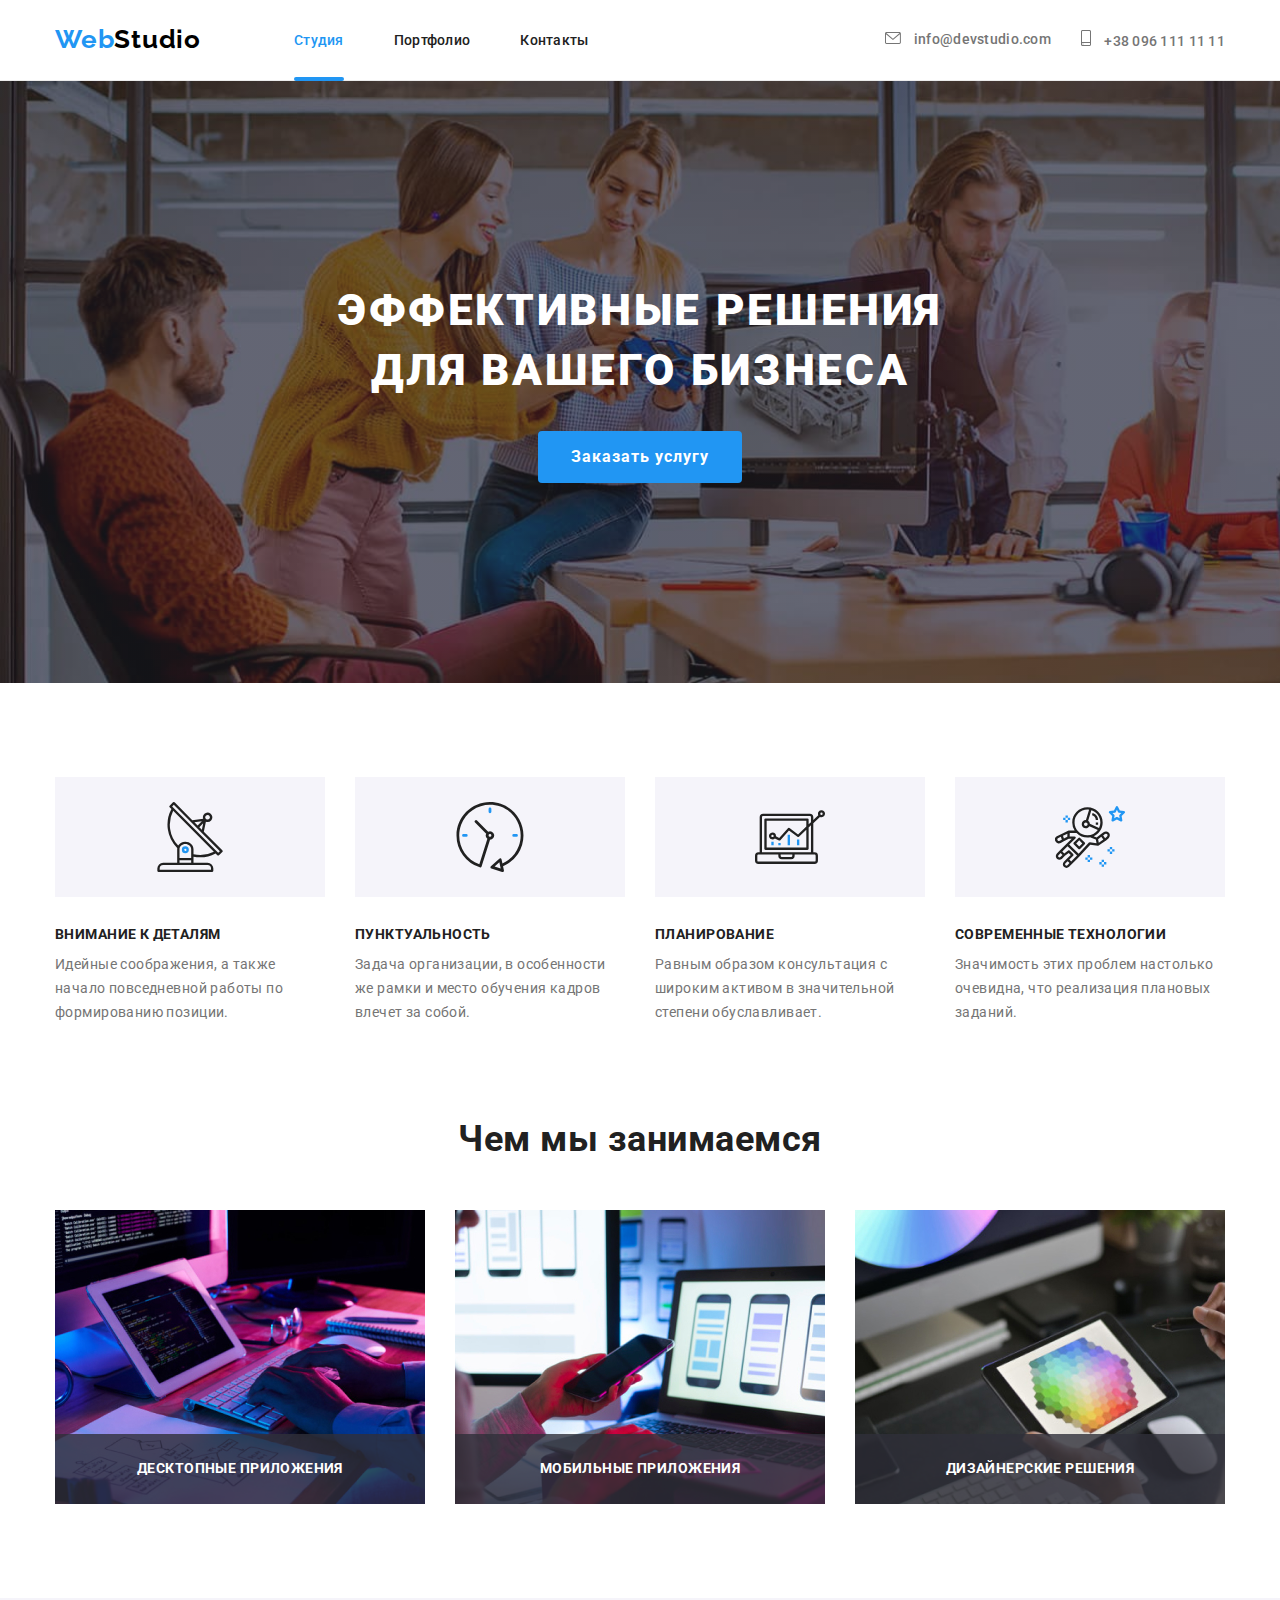
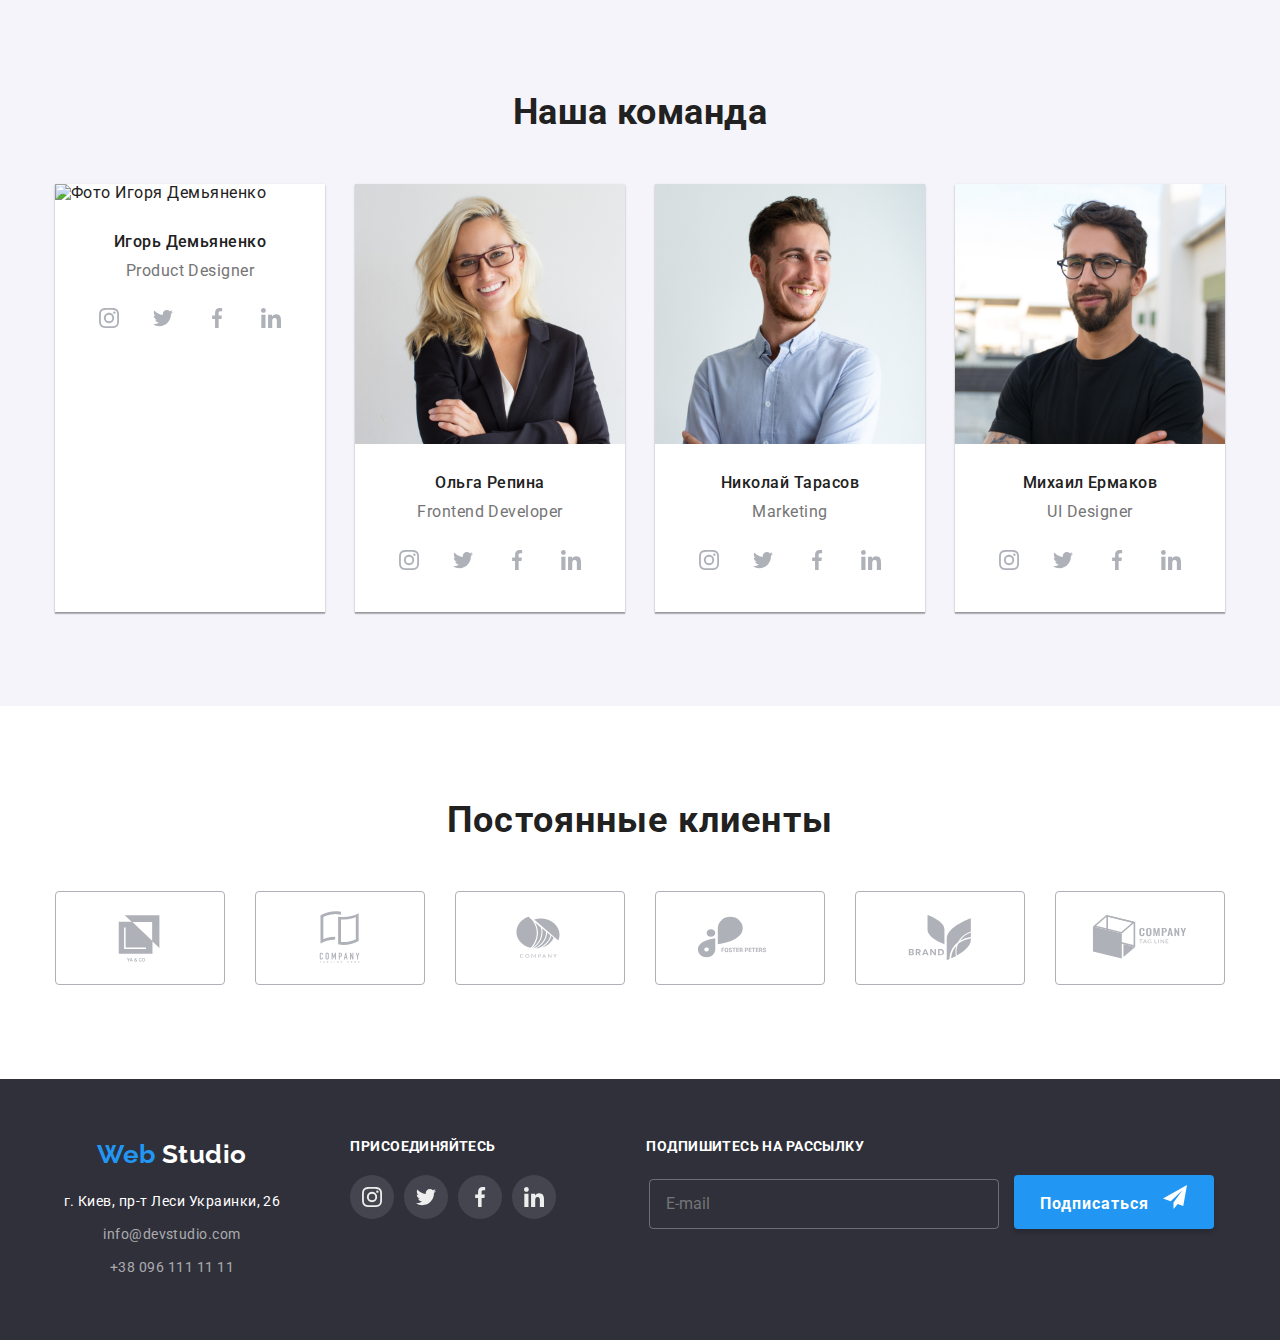
==== commit 3e279482: "update" ====
--- a/index.html
+++ b/index.html
@@ -242,7 +242,35 @@
           <h2 class="team-title">Наша команда</h2>
           <ul class="conteiner-team">
             <li class="team-link">
-              <img src="images/imgone.jpg" alt="Игорь Демьяненко" width="270" />
+              <picture>
+                <source
+                  srcset="
+                    ./img/team-igr-des1x-min.jpg    1x,
+                    ./img/team-igr-des2x-min.jpg 2x
+                  "
+                  media="(min-width:1200px)"
+                >
+                <source
+                  srcset="
+                    ./img/team-igr-tab1x-min.jpg    1x,
+                    ./img/team-igr-tab2x-min.jpg.jpg 2x
+                  "
+                  media="(min-width:768px)"
+                >
+                <source
+                  srcset="
+                    ./img/team-igr-mob1x-min.jpg    1x,
+                    ./img/team-igr-mob2x-min.jpg 2x
+                  "
+                  media="(max-width:767px)"
+                />
+                <img
+                  src="./img/images/imgone.jpg"
+                  alt="Фото Игоря Демьяненко"
+                  width="270"
+                />
+              </picture>
+
               <div class="team-item">
                 <h3 class="personal-title">Игорь Демьяненко</h3>
                 <p class="personal-text">Product Designer</p>
@@ -383,7 +411,7 @@
             <li class="team-link">
               <img src="images/imgfour.jpg" alt="Михаил Ермаков" width="270" />
               <div class="team-item">
-                <h3 class="personal-title">Игорь Демьяненко</h3>
+                <h3 class="personal-title">Михаил Ермаков</h3>
                 <p class="personal-text">UI Designer</p>
                 <ul class="personal-soc list">
                   <li class="personal-soc-item">
